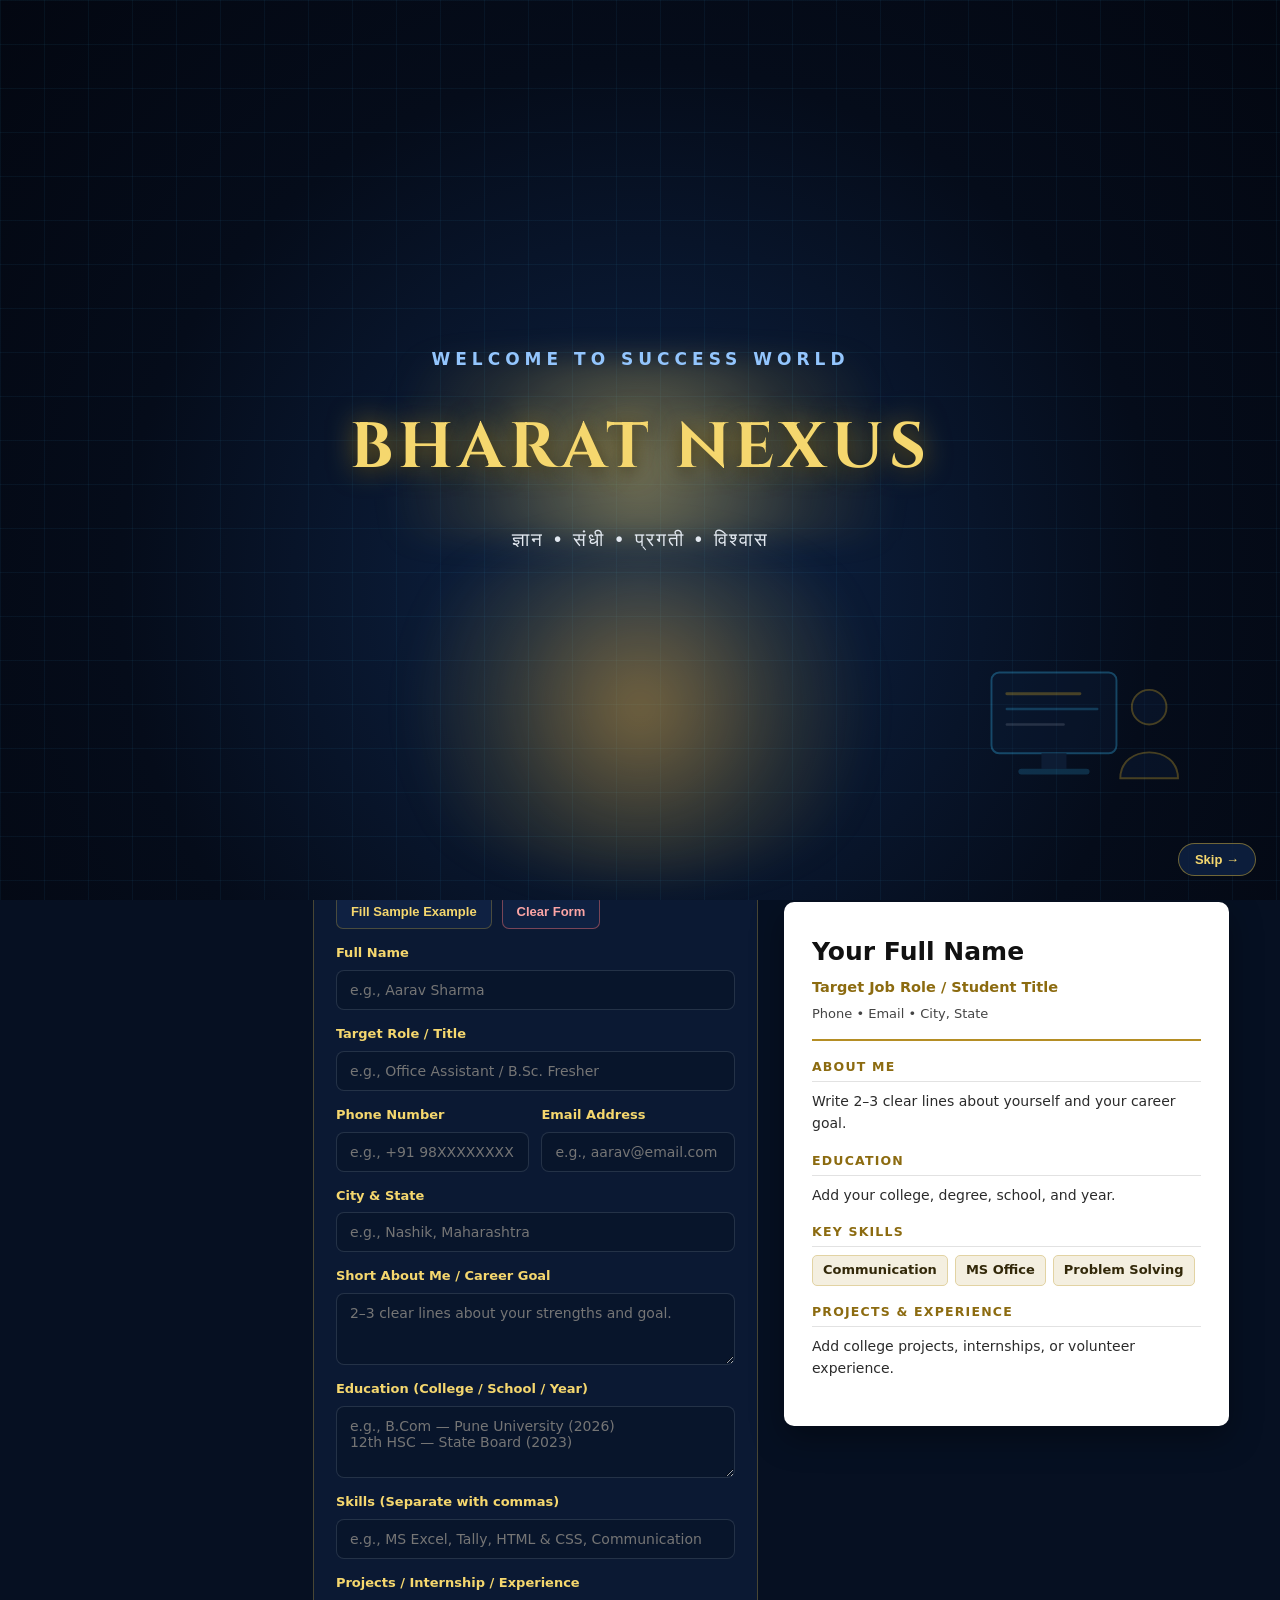
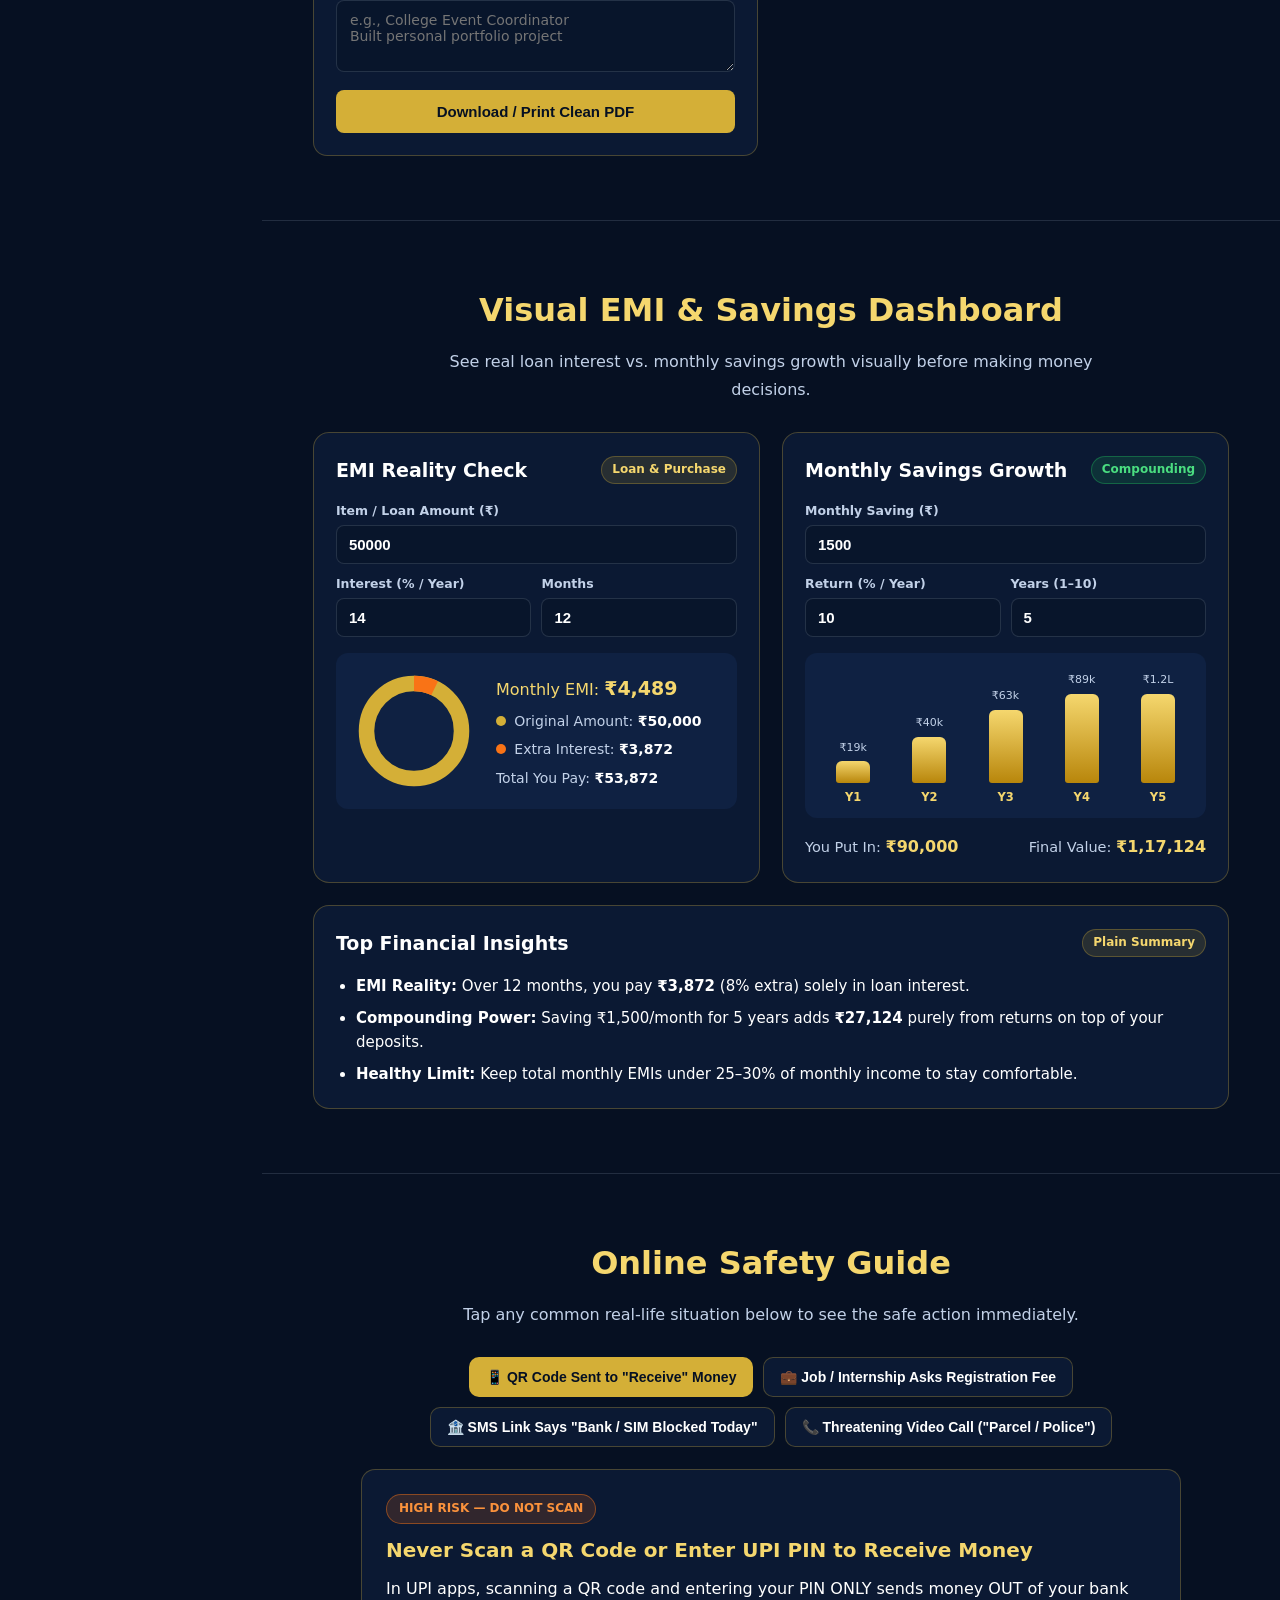
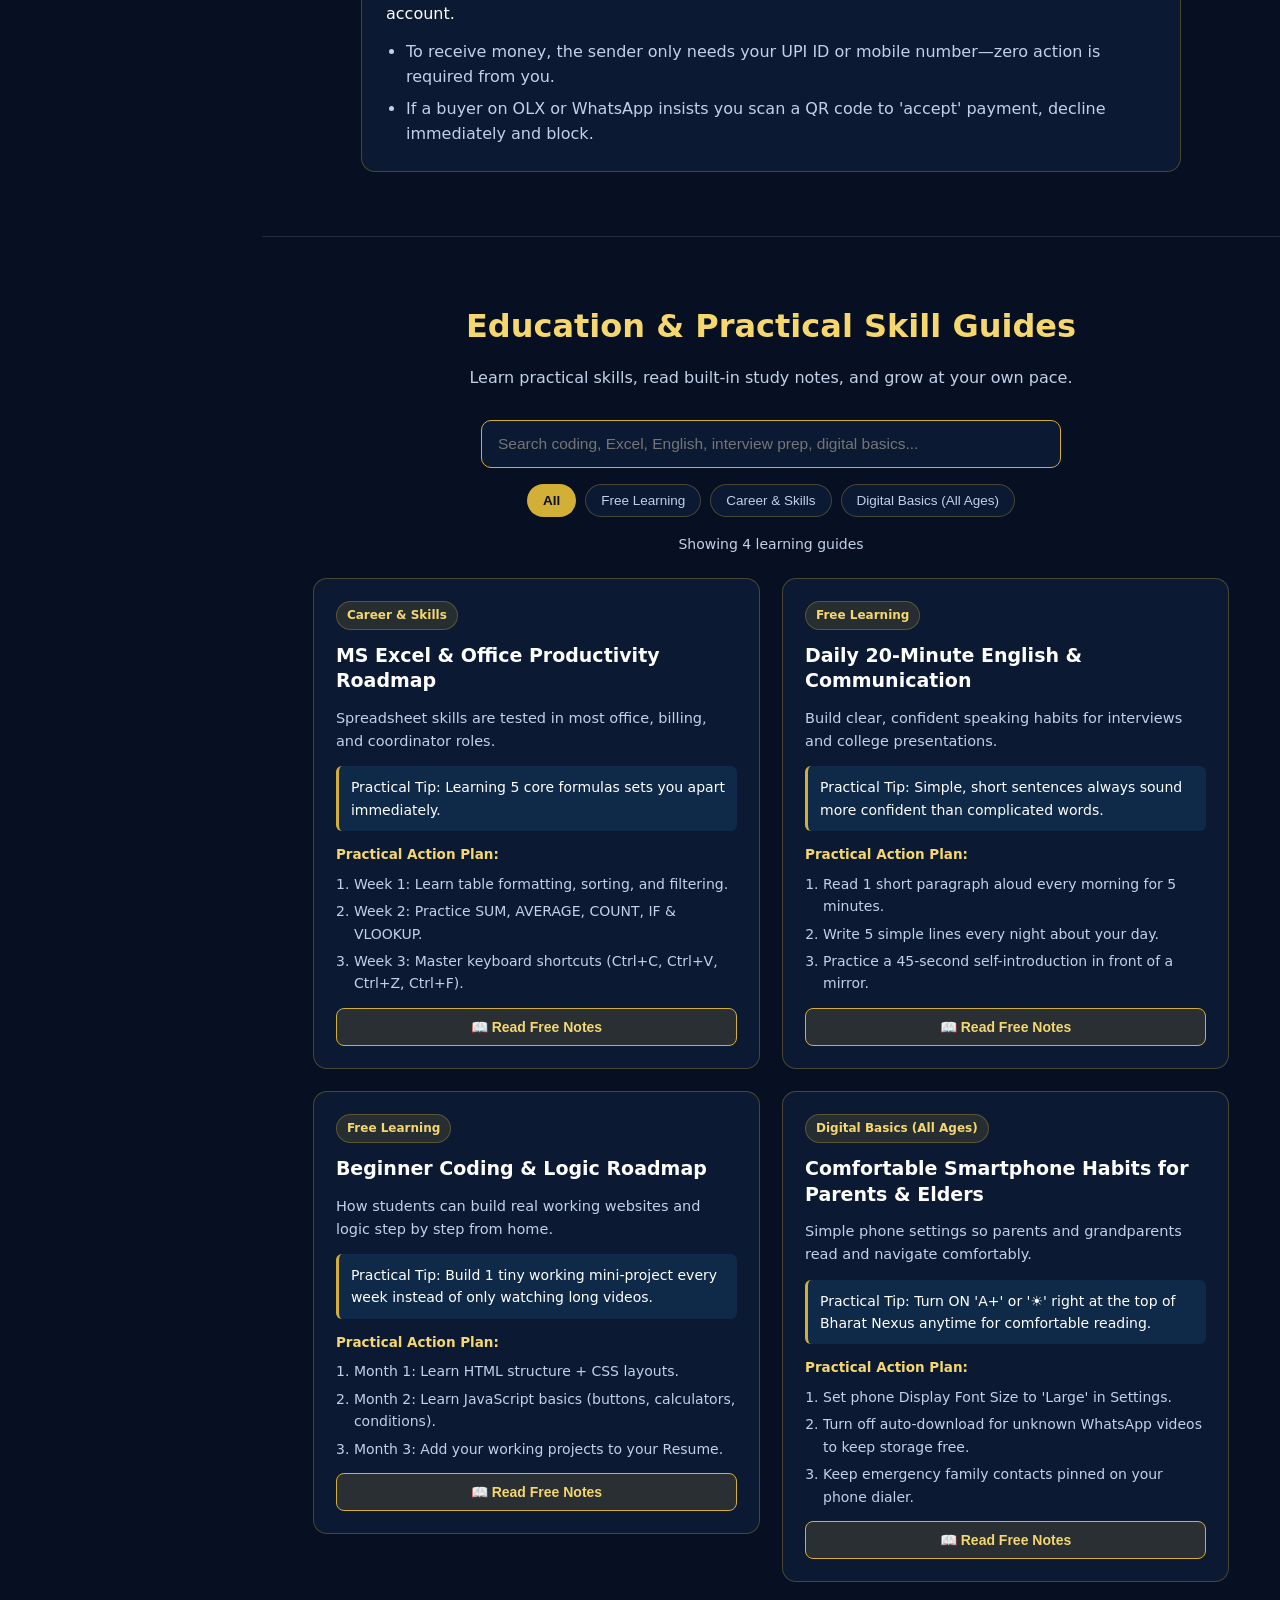
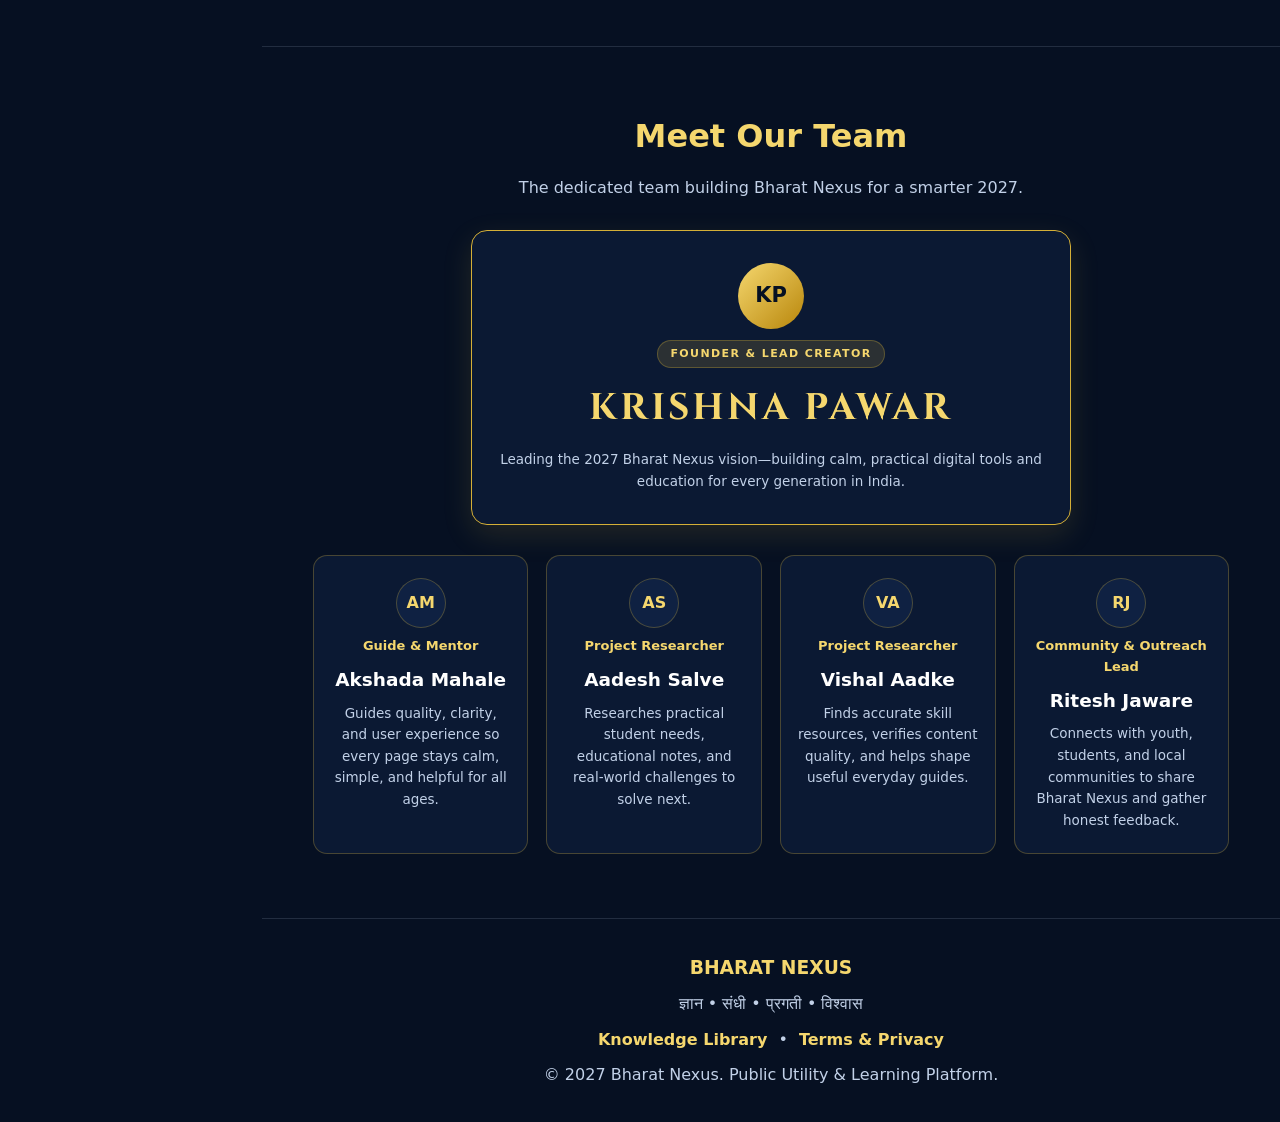
==== index.html @ bd7c06c8 "Add files via upload" ====
<!DOCTYPE html>
<html lang="en">

<head>
    <meta charset="UTF-8">
    <meta name="viewport" content="width=device-width, initial-scale=1.0">
    <title>Bharat Nexus | Smart Citizen Hub</title>
    <meta name="description"
        content="Bharat Nexus — Practical tools, financial clarity, online safety, and lifelong learning for every generation.">
    <meta property="og:title" content="Bharat Nexus | Smart Citizen Hub">
    <meta property="og:description" content="Practical digital tools, financial clarity, and educational resources for every generation.">
    <meta property="og:type" content="website">
    <link rel="icon" type="image/svg+xml"
        href="data:image/svg+xml,%3Csvg xmlns='http://www.w3.org/2000/svg' viewBox='0 0 64 64'%3E%3Crect width='64' height='64' rx='14' fill='%23071326'/%3E%3Ctext x='50%25' y='54%25' dominant-baseline='middle' text-anchor='middle' fill='%23d4af37' font-family='Georgia,serif' font-size='36' font-weight='bold'%3E7%3C/text%3E%3C/svg%3E">
    <link rel="preconnect" href="https://fonts.googleapis.com">
    <link rel="preconnect" href="https://fonts.gstatic.com" crossorigin>
    <link href="https://fonts.googleapis.com/css2?family=Cinzel:wght@600;700&display=swap" rel="stylesheet">
    <link rel="stylesheet" href="style.css">
</head>

<body>

    <!-- 3-SECOND SUNRISE WELCOME INTRO (PLAYS ONCE PER SESSION) -->
    <div id="welcome-splash" class="welcome-splash" role="dialog" aria-label="Welcome to Bharat Nexus">
        <div class="lab-grid-bg" aria-hidden="true"></div>
        <div class="sunrise-glow" aria-hidden="true"></div>

        <!-- Subtle Developer Desk Silhouette (Right Side) -->
        <svg class="lab-dev-art" viewBox="0 0 260 200" aria-hidden="true">
            <rect x="40" y="38" width="130" height="84" rx="8" fill="#0d1f3d" stroke="#38bdf8" stroke-width="2" />
            <line x1="56" y1="60" x2="132" y2="60" stroke="#d4af37" stroke-width="3" stroke-linecap="round" />
            <line x1="56" y1="76" x2="150" y2="76" stroke="#38bdf8" stroke-width="2.5" stroke-linecap="round" opacity="0.8" />
            <line x1="56" y1="92" x2="115" y2="92" stroke="#94a3b8" stroke-width="2.5" stroke-linecap="round" opacity="0.7" />
            <rect x="92" y="122" width="26" height="16" fill="#1e3a5f" />
            <rect x="68" y="138" width="74" height="6" rx="3" fill="#38bdf8" opacity="0.6" />
            <circle cx="204" cy="74" r="18" fill="#102544" stroke="#d4af37" stroke-width="2" />
            <path d="M174 148 C174 112, 234 112, 234 148 Z" fill="#102544" stroke="#d4af37" stroke-width="2" />
        </svg>

        <!-- Converging Arrows -->
        <div class="arrows-stage" aria-hidden="true">
            <span class="converge-arrow arrow-tl">➔</span>
            <span class="converge-arrow arrow-tr">➔</span>
            <span class="converge-arrow arrow-bl">➔</span>
            <span class="converge-arrow arrow-br">➔</span>
            <span class="converge-arrow arrow-top">➔</span>
            <span class="converge-arrow arrow-bot">➔</span>
        </div>

        <div class="splash-center">
            <p class="splash-top-title">WELCOME TO SUCCESS WORLD</p>
            <div class="splash-brand-wrap">
                <div class="sunrise-arc" aria-hidden="true"></div>
                <h2 class="splash-brand">BHARAT NEXUS</h2>
            </div>
            <p class="splash-motto">ज्ञान • संधी • प्रगती • विश्वास</p>
        </div>

        <button type="button" id="skip-intro-btn" class="skip-intro-btn">Skip →</button>
    </div>

    <!-- SUBTLE FAVORITE NUMBER '7' SIGNATURE WATERMARK -->
    <div class="bg-watermark-7" aria-hidden="true">
        <span>7</span>
    </div>

    <!-- MOBILE SIDEBAR BACKDROP -->
    <div id="sidebar-overlay" class="sidebar-overlay" hidden></div>

    <!-- MAIN APP SHELL (LEFT SIDEBAR + RIGHT WORKSPACE) -->
    <div class="app-shell">

        <!-- LEFT DEVELOPER SIDEBAR PANEL -->
        <aside id="sidebar" class="sidebar" aria-label="Workspace Navigation">
            <div class="sidebar-brand">
                <h2 class="logo">BHARAT <span>NEXUS</span></h2>
                <p class="sidebar-tagline">ज्ञान • संधी • प्रगती • विश्वास</p>
            </div>

            <nav class="sidebar-nav">
                <a href="#home" class="side-link active">
                    <span class="side-icon" aria-hidden="true">🏠</span>
                    <span data-i18n="navHome">Smart Citizen Hub</span>
                </a>
                <a href="#resume-builder" class="side-link">
                    <span class="side-icon" aria-hidden="true">📄</span>
                    <span data-i18n="navResume">Resume Maker</span>
                </a>
                <a href="#money-dashboard" class="side-link">
                    <span class="side-icon" aria-hidden="true">📊</span>
                    <span data-i18n="navMoney">EMI &amp; Savings</span>
                </a>
                <a href="#safety-guide" class="side-link">
                    <span class="side-icon" aria-hidden="true">🛡️</span>
                    <span data-i18n="navSafety">Online Safety</span>
                </a>
                <a href="#education" class="side-link">
                    <span class="side-icon" aria-hidden="true">🎓</span>
                    <span data-i18n="navEducation">Education &amp; Notes</span>
                </a>
                <a href="#team" class="side-link">
                    <span class="side-icon" aria-hidden="true">👥</span>
                    <span data-i18n="navTeam">Our Team</span>
                </a>

                <!-- SEPARATE LIBRARY PAGE BUTTON (WITH 1.5PX GLOWING BORDER) -->
                <a href="library.html" class="side-library-btn rotating-border-card">
                    <span class="rotating-inner">
                        <span class="side-icon" aria-hidden="true">📚</span>
                        <span data-i18n="navLibrary">Knowledge Library →</span>
                    </span>
                </a>
            </nav>

            <div class="sidebar-footer">
                <a href="terms.html" class="side-sub-link" data-i18n="navTerms">⚖️ Terms &amp; Privacy</a>
                <p class="side-year">© 2027 Bharat Nexus</p>
            </div>
        </aside>

        <!-- RIGHT MAIN WORKSPACE -->
        <div class="main-workspace">

            <!-- TOP COMFORT & LANGUAGE BAR -->
            <header class="topbar">
                <button type="button" id="menu-toggle-btn" class="menu-toggle-btn" aria-label="Open Menu" aria-expanded="false">
                    ☰ <span data-i18n="menuLabel">Menu</span>
                </button>

                <div class="topbar-controls">
                    <button type="button" id="voice-toggle-btn" class="utility-btn" aria-pressed="false" title="Bharat Voice Guide">
                        🔇 <span data-i18n="voiceOff">Voice: OFF</span>
                    </button>
                    <button type="button" id="font-size-btn" class="utility-btn" aria-pressed="false" title="Larger Reading Text">
                        A+
                    </button>
                    <button type="button" id="theme-toggle-btn" class="utility-btn" aria-pressed="false" title="Switch Light or Blue Mode">
                        ☀
                    </button>

                    <div class="lang-switcher" role="group" aria-label="Choose Language">
                        <button type="button" class="lang-btn active" data-lang="en">EN</button>
                        <button type="button" class="lang-btn" data-lang="hi">हिंदी</button>
                        <button type="button" class="lang-btn" data-lang="mr">मराठी</button>
                    </div>
                </div>
            </header>

            <!-- HERO SECTION: SMART CITIZEN HUB WITH 1.5PX MOVING BORDER -->
            <main id="home" class="hero-section">
                <p class="tagline" data-i18n="heroTagline">
                    KNOWLEDGE • OPPORTUNITY • PROGRESS • TRUST
                </p>

                <div class="hub-title-glow rotating-border-card">
                    <div class="rotating-inner hub-title-inner">
                        <h1 id="hero-title" data-i18n="heroTitle">SMART CITIZEN <span>HUB</span></h1>
                    </div>
                </div>

                <p class="intro" data-i18n="heroIntro">
                    Everyday tools, financial clarity, and practical knowledge crafted for students, families, and senior citizens.
                </p>

                <div class="hero-actions">
                    <a href="#resume-builder" class="start-button" data-i18n="heroCta">BUILD RESUME</a>
                    <a href="#money-dashboard" class="outline-hero-btn" data-i18n="heroCtaMoney">EMI &amp; SAVINGS</a>
                    <a href="library.html" class="outline-hero-btn" data-i18n="heroCtaLib">OPEN LIBRARY</a>
                </div>
            </main>

            <!-- OPTION C: RESUME & BIODATA MAKER -->
            <section id="resume-builder">
                <h2 data-i18n="resHeading">Resume &amp; Biodata Maker</h2>
                <p class="section-subtitle" data-i18n="resSub">
                    Fill in your details below to preview a clean A4 resume live and export it as a PDF.
                </p>

                <div class="resume-workspace">
                    <form id="resume-form" class="resume-form" autocomplete="off">
                        <div class="form-actions-top">
                            <button type="button" id="fill-sample-btn" class="secondary-btn" data-i18n="btnSample">
                                Fill Sample Example
                            </button>
                            <button type="button" id="clear-resume-btn" class="secondary-btn danger-outline" data-i18n="btnClear">
                                Clear Form
                            </button>
                        </div>

                        <div class="form-group">
                            <label for="res-name" data-i18n="lblName">Full Name</label>
                            <input id="res-name" type="text" placeholder="e.g., Aarav Sharma">
                        </div>

                        <div class="form-group">
                            <label for="res-role" data-i18n="lblRole">Target Role / Title</label>
                            <input id="res-role" type="text" placeholder="e.g., Office Assistant / B.Sc. Fresher">
                        </div>

                        <div class="form-row-2">
                            <div class="form-group">
                                <label for="res-phone" data-i18n="lblPhone">Phone Number</label>
                                <input id="res-phone" type="tel" placeholder="e.g., +91 98XXXXXXXX">
                            </div>

                            <div class="form-group">
                                <label for="res-email" data-i18n="lblEmail">Email Address</label>
                                <input id="res-email" type="email" placeholder="e.g., aarav@email.com">
                            </div>
                        </div>

                        <div class="form-group">
                            <label for="res-city" data-i18n="lblCity">City &amp; State</label>
                            <input id="res-city" type="text" placeholder="e.g., Nashik, Maharashtra">
                        </div>

                        <div class="form-group">
                            <label for="res-summary" data-i18n="lblSummary">Short About Me / Career Goal</label>
                            <textarea id="res-summary" rows="3"
                                placeholder="2–3 clear lines about your strengths and goal."></textarea>
                        </div>

                        <div class="form-group">
                            <label for="res-education" data-i18n="lblEducation">Education (College / School / Year)</label>
                            <textarea id="res-education" rows="3"
                                placeholder="e.g., B.Com — Pune University (2026)&#10;12th HSC — State Board (2023)"></textarea>
                        </div>

                        <div class="form-group">
                            <label for="res-skills" data-i18n="lblSkills">Skills (Separate with commas)</label>
                            <input id="res-skills" type="text" placeholder="e.g., MS Excel, Tally, HTML & CSS, Communication">
                        </div>

                        <div class="form-group">
                            <label for="res-experience" data-i18n="lblExperience">Projects / Internship / Experience</label>
                            <textarea id="res-experience" rows="3"
                                placeholder="e.g., College Event Coordinator&#10;Built personal portfolio project"></textarea>
                        </div>

                        <button type="button" id="print-resume-btn" class="print-btn" data-i18n="btnPrint">
                            Download / Print Clean PDF
                        </button>
                    </form>

                    <div class="resume-preview-wrap">
                        <div class="preview-label" data-i18n="previewLabel">Live Paper Preview (A4 Ready)</div>
                        <article id="resume-preview" class="resume-paper" aria-label="Live Resume Preview">
                            <div class="paper-header">
                                <h3 id="prev-name">Your Full Name</h3>
                                <p id="prev-role" class="paper-role">Target Job Role / Student Title</p>
                                <p id="prev-contact" class="paper-contact">Phone • Email • City, State</p>
                            </div>

                            <div class="paper-section">
                                <h4>ABOUT ME</h4>
                                <p id="prev-summary">Write 2–3 clear lines about yourself and your career goal.</p>
                            </div>

                            <div class="paper-section">
                                <h4>EDUCATION</h4>
                                <div id="prev-education" class="paper-multiline">Add your college, degree, school, and year.</div>
                            </div>

                            <div class="paper-section">
                                <h4>KEY SKILLS</h4>
                                <ul id="prev-skills" class="paper-skills">
                                    <li>Communication</li>
                                    <li>MS Office</li>
                                    <li>Problem Solving</li>
                                </ul>
                            </div>

                            <div class="paper-section">
                                <h4>PROJECTS &amp; EXPERIENCE</h4>
                                <div id="prev-experience" class="paper-multiline">Add college projects, internships, or volunteer experience.</div>
                            </div>
                        </article>
                    </div>
                </div>
            </section>

            <!-- OPTION B: VISUAL EMI & SAVINGS DASHBOARD -->
            <section id="money-dashboard">
                <h2 data-i18n="moneyHeading">Visual EMI &amp; Savings Dashboard</h2>
                <p class="section-subtitle" data-i18n="moneySub">
                    See real loan interest vs. monthly savings growth visually before making money decisions.
                </p>

                <div class="bento-dashboard">
                    <!-- WIDGET 1: EMI REALITY CHECK + LIVE DONUT CHART -->
                    <div class="bento-card">
                        <div class="bento-card-head">
                            <h3 data-i18n="emiTitle">EMI Reality Check</h3>
                            <span class="bento-tag" data-i18n="emiTag">Loan &amp; Purchase</span>
                        </div>

                        <div class="calc-inputs">
                            <div class="calc-field">
                                <label for="emi-amount" data-i18n="lblLoanAmt">Item / Loan Amount (₹)</label>
                                <input id="emi-amount" type="number" min="1000" max="10000000" step="1000" value="50000">
                            </div>
                            <div class="calc-row-2">
                                <div class="calc-field">
                                    <label for="emi-rate" data-i18n="lblRate">Interest (% / Year)</label>
                                    <input id="emi-rate" type="number" min="0" max="60" step="0.5" value="14">
                                </div>
                                <div class="calc-field">
                                    <label for="emi-months" data-i18n="lblMonths">Months</label>
                                    <input id="emi-months" type="number" min="3" max="120" step="1" value="12">
                                </div>
                            </div>
                        </div>

                        <div class="donut-area">
                            <svg class="donut-svg" viewBox="0 0 120 120" aria-label="Principal vs Interest Chart">
                                <circle class="donut-track" cx="60" cy="60" r="46"></circle>
                                <circle id="emi-interest-arc" class="donut-interest" cx="60" cy="60" r="46"></circle>
                            </svg>
                            <div class="donut-stats">
                                <p class="stat-big"><span data-i18n="lblMonthlyEmi">Monthly EMI:</span> <strong id="out-emi">₹4,489</strong></p>
                                <p><span class="dot dot-principal"></span> <span data-i18n="lblPrincipal">Original Amount:</span> <strong id="out-principal">₹50,000</strong></p>
                                <p><span class="dot dot-interest"></span> <span data-i18n="lblExtraInt">Extra Interest:</span> <strong id="out-interest">₹3,872</strong></p>
                                <p><span data-i18n="lblTotalPay">Total You Pay:</span> <strong id="out-total-pay">₹53,872</strong></p>
                            </div>
                        </div>
                    </div>

                    <!-- WIDGET 2: MONTHLY SAVINGS GROWTH + LIVE BAR CHART -->
                    <div class="bento-card">
                        <div class="bento-card-head">
                            <h3 data-i18n="savTitle">Monthly Savings Growth</h3>
                            <span class="bento-tag tag-green" data-i18n="savTag">Compounding</span>
                        </div>

                        <div class="calc-inputs">
                            <div class="calc-field">
                                <label for="sav-monthly" data-i18n="lblSavMonthly">Monthly Saving (₹)</label>
                                <input id="sav-monthly" type="number" min="100" max="500000" step="100" value="1500">
                            </div>
                            <div class="calc-row-2">
                                <div class="calc-field">
                                    <label for="sav-rate" data-i18n="lblSavRate">Return (% / Year)</label>
                                    <input id="sav-rate" type="number" min="1" max="25" step="0.5" value="10">
                                </div>
                                <div class="calc-field">
                                    <label for="sav-years" data-i18n="lblSavYears">Years (1–10)</label>
                                    <input id="sav-years" type="number" min="1" max="10" step="1" value="5">
                                </div>
                            </div>
                        </div>

                        <div id="savings-bars" class="bar-chart" aria-label="Yearly Savings Growth Bars">
                            <!-- Rendered live by script.js -->
                        </div>

                        <div class="savings-summary-row">
                            <span><span data-i18n="lblDeposited">You Put In:</span> <strong id="out-deposited">₹90,000</strong></span>
                            <span><span data-i18n="lblFinalValue">Final Value:</span> <strong id="out-final-sav">₹1,16,156</strong></span>
                        </div>
                    </div>

                    <!-- WIDGET 3: TOP INSIGHTS SUMMARY (FULL WIDTH) -->
                    <div class="bento-card bento-insights">
                        <div class="bento-card-head">
                            <h3 data-i18n="insightsTitle">Top Financial Insights</h3>
                            <span class="bento-tag" data-i18n="insightsTag">Plain Summary</span>
                        </div>
                        <ul id="money-insights-list" class="insights-list">
                            <!-- Populated live by script.js -->
                        </ul>
                    </div>
                </div>
            </section>

            <!-- OPTION A: CALM ONLINE SAFETY GUIDE -->
            <section id="safety-guide">
                <h2 data-i18n="safetyHeading">Online Safety Guide</h2>
                <p class="section-subtitle" data-i18n="safetySub">
                    Tap any common real-life situation below to see the safe action immediately.
                </p>

                <div class="safety-scenarios" role="group" aria-label="Common Online Scenarios">
                    <button type="button" class="scenario-btn active" data-scenario="qr" data-i18n="scenQr">
                        📱 QR Code Sent to "Receive" Money
                    </button>
                    <button type="button" class="scenario-btn" data-scenario="jobfee" data-i18n="scenJob">
                        💼 Job / Internship Asks Registration Fee
                    </button>
                    <button type="button" class="scenario-btn" data-scenario="kyc" data-i18n="scenKyc">
                        🏦 SMS Link Says "Bank / SIM Blocked Today"
                    </button>
                    <button type="button" class="scenario-btn" data-scenario="call" data-i18n="scenCall">
                        📞 Threatening Video Call ("Parcel / Police")
                    </button>
                </div>

                <div id="safety-result-box" class="safety-result-box" aria-live="polite">
                    <!-- Populated cleanly by script.js -->
                </div>
            </section>

            <!-- EDUCATIONAL & SKILL LEARNING SECTION -->
            <section id="education">
                <h2 data-i18n="eduHeading">Education &amp; Practical Skill Guides</h2>

                <p class="section-subtitle" data-i18n="eduSub">
                    Learn practical skills, read built-in study notes, and grow at your own pace.
                </p>

                <div class="search-box-wrap">
                    <label for="education-search" class="sr-only">Search courses, skills, study guides</label>
                    <input
                        id="education-search"
                        type="search"
                        placeholder="Search coding, Excel, English, interview prep, digital basics..."
                        autocomplete="off"
                    >
                </div>

                <div class="filter-pills" role="group" aria-label="Filter education topics">
                    <button type="button" class="filter-btn active" data-filter="all" data-i18n="filterAll">All</button>
                    <button type="button" class="filter-btn" data-filter="courses" data-i18n="filterCourses">Free Learning</button>
                    <button type="button" class="filter-btn" data-filter="career" data-i18n="filterCareer">Career &amp; Skills</button>
                    <button type="button" class="filter-btn" data-filter="digital" data-i18n="filterDigital">Digital Basics (All Ages)</button>
                </div>

                <p id="education-results-count" class="results-count" aria-live="polite"></p>

                <div id="education-list" class="opportunity-grid">
                    <!-- Populated cleanly by script.js -->
                </div>
            </section>

            <!-- MEET OUR TEAM SECTION -->
            <section id="team">
                <h2 data-i18n="teamHeading">Meet Our Team</h2>
                <p class="section-subtitle" data-i18n="teamSub">
                    The dedicated team building Bharat Nexus for a smarter 2027.
                </p>

                <!-- FOUNDER CARD: UNIQUE FONT & LARGER NAME -->
                <div class="founder-card">
                    <div class="team-avatar founder-avatar" aria-hidden="true">KP</div>
                    <span class="team-badge" data-i18n="founderBadge">FOUNDER &amp; LEAD CREATOR</span>
                    <h3 class="founder-name">KRISHNA PAWAR</h3>
                    <p class="team-bio" data-i18n="founderBio">
                        Leading the 2027 Bharat Nexus vision—building calm, practical digital tools and education for every generation in India.
                    </p>
                </div>

                <!-- CORE TEAM MEMBERS: CLEAN SIMPLE FONT -->
                <div class="team-grid">
                    <div class="team-card">
                        <div class="team-avatar" aria-hidden="true">AM</div>
                        <span class="team-role" data-i18n="member1Role">Guide &amp; Mentor</span>
                        <h4 class="member-name">Akshada Mahale</h4>
                        <p class="team-bio" data-i18n="member1Bio">
                            Guides quality, clarity, and user experience so every page stays calm, simple, and helpful for all ages.
                        </p>
                    </div>

                    <div class="team-card">
                        <div class="team-avatar" aria-hidden="true">AS</div>
                        <span class="team-role" data-i18n="member2Role">Project Researcher</span>
                        <h4 class="member-name">Aadesh Salve</h4>
                        <p class="team-bio" data-i18n="member2Bio">
                            Researches practical student needs, educational notes, and real-world challenges to solve next.
                        </p>
                    </div>

                    <div class="team-card">
                        <div class="team-avatar" aria-hidden="true">VA</div>
                        <span class="team-role" data-i18n="member3Role">Project Researcher</span>
                        <h4 class="member-name">Vishal Aadke</h4>
                        <p class="team-bio" data-i18n="member3Bio">
                            Finds accurate skill resources, verifies content quality, and helps shape useful everyday guides.
                        </p>
                    </div>

                    <div class="team-card">
                        <div class="team-avatar" aria-hidden="true">RJ</div>
                        <span class="team-role" data-i18n="member4Role">Community &amp; Outreach Lead</span>
                        <h4 class="member-name">Ritesh Jaware</h4>
                        <p class="team-bio" data-i18n="member4Bio">
                            Connects with youth, students, and local communities to share Bharat Nexus and gather honest feedback.
                        </p>
                    </div>
                </div>
            </section>

            <!-- FOOTER -->
            <footer>
                <h3>BHARAT NEXUS</h3>
                <p>ज्ञान • संधी • प्रगती • विश्वास</p>
                <p class="footer-links">
                    <a href="library.html" data-i18n="navLibraryLink">Knowledge Library</a> •
                    <a href="terms.html" data-i18n="navTermsLink">Terms &amp; Privacy</a>
                </p>
                <p class="copyright">© 2027 Bharat Nexus. Public Utility &amp; Learning Platform.</p>
            </footer>

        </div>
    </div>

    <script src="script.js"></script>
</body>
</html>
---- style.css ----
/* =================================================
   BHARAT NEXUS - SMART CITIZEN HUB STYLESHEET
   Deep Royal Blue + Gold + Comfort Light Mode
================================================= */

:root {
    --bg-main: #061022;
    --bg-surface: #0b1933;
    --bg-card: #0f2142;
    --bg-input: #08152b;
    --text-main: #ffffff;
    --text-muted: #c2d1e8;
    --gold: #d4af37;
    --gold-soft: #f5d76e;
    --border-gold: rgba(212, 175, 55, 0.3);
    --border-subtle: rgba(148, 163, 184, 0.2);
}

body.light-mode {
    --bg-main: #f3f6fb;
    --bg-surface: #ffffff;
    --bg-card: #ffffff;
    --bg-input: #f8fafc;
    --text-main: #0f172a;
    --text-muted: #475569;
    --gold: #9a7412;
    --gold-soft: #855e06;
    --border-gold: rgba(154, 116, 18, 0.35);
    --border-subtle: rgba(15, 23, 42, 0.12);
}

* {
    margin: 0;
    padding: 0;
    box-sizing: border-box;
    scroll-behavior: smooth;
}

body {
    background: var(--bg-main);
    color: var(--text-main);
    font-family: system-ui, -apple-system, Arial, sans-serif;
    line-height: 1.6;
    overflow-x: hidden;
    transition: background 0.25s ease, color 0.25s ease;
}

body.large-text {
    font-size: 18px;
}

body.large-text p,
body.large-text li,
body.large-text label,
body.large-text input,
body.large-text textarea {
    font-size: 16.5px;
}

.sr-only {
    position: absolute;
    width: 1px;
    height: 1px;
    overflow: hidden;
    clip: rect(0, 0, 0, 0);
    white-space: nowrap;
}

/* =================================================
   1. 3-SECOND SUNRISE WELCOME INTRO SPLASH
================================================= */
.welcome-splash {
    position: fixed;
    inset: 0;
    z-index: 20000;
    background: radial-gradient(circle at 50% 65%, #0e2447 0%, #050c1a 60%, #030711 100%);
    display: flex;
    align-items: center;
    justify-content: center;
    overflow: hidden;
    padding: 20px;
    transition: opacity 0.65s ease, visibility 0.65s ease;
}

.welcome-splash.splash-hide {
    opacity: 0;
    visibility: hidden;
    pointer-events: none;
}

.lab-grid-bg {
    position: absolute;
    inset: 0;
    background-image:
        linear-gradient(rgba(56, 189, 248, 0.06) 1px, transparent 1px),
        linear-gradient(90deg, rgba(56, 189, 248, 0.06) 1px, transparent 1px);
    background-size: 44px 44px;
    pointer-events: none;
}

.sunrise-glow {
    position: absolute;
    bottom: -140px;
    left: 50%;
    transform: translateX(-50%);
    width: 520px;
    height: 320px;
    border-radius: 50%;
    background: radial-gradient(circle, rgba(245, 185, 66, 0.45) 0%, rgba(212, 175, 55, 0.14) 45%, transparent 72%);
    filter: blur(18px);
    animation: sunRisePulse 2.8s ease-out forwards;
    pointer-events: none;
}

.lab-dev-art {
    position: absolute;
    right: 6%;
    bottom: 8%;
    width: clamp(160px, 24vw, 250px);
    opacity: 0.32;
    pointer-events: none;
}

.arrows-stage {
    position: absolute;
    inset: 0;
    pointer-events: none;
}

.converge-arrow {
    position: absolute;
    left: 50%;
    top: 50%;
    font-size: 24px;
    color: #38bdf8;
    text-shadow: 0 0 12px rgba(56, 189, 248, 0.7);
    opacity: 0;
}

.arrow-tl { animation: flyTL 1.5s ease-out forwards; }
.arrow-tr { animation: flyTR 1.5s ease-out forwards; }
.arrow-bl { animation: flyBL 1.5s ease-out forwards; }
.arrow-br { animation: flyBR 1.5s ease-out forwards; }
.arrow-top { animation: flyTop 1.5s ease-out forwards; }
.arrow-bot { animation: flyBot 1.5s ease-out forwards; }

@keyframes flyTL {
    0% { opacity: 0.9; transform: translate(-42vw, -38vh) rotate(45deg) scale(1.2); }
    80% { opacity: 0.95; transform: translate(-20px, -20px) rotate(405deg) scale(0.9); }
    100% { opacity: 0; transform: translate(0, 0) rotate(405deg) scale(0.4); }
}

@keyframes flyTR {
    0% { opacity: 0.9; transform: translate(42vw, -38vh) rotate(135deg) scale(1.2); }
    80% { opacity: 0.95; transform: translate(20px, -20px) rotate(495deg) scale(0.9); }
    100% { opacity: 0; transform: translate(0, 0) rotate(495deg) scale(0.4); }
}

@keyframes flyBL {
    0% { opacity: 0.9; transform: translate(-42vw, 38vh) rotate(-45deg) scale(1.2); }
    80% { opacity: 0.95; transform: translate(-20px, 20px) rotate(315deg) scale(0.9); }
    100% { opacity: 0; transform: translate(0, 0) rotate(315deg) scale(0.4); }
}

@keyframes flyBR {
    0% { opacity: 0.9; transform: translate(42vw, 38vh) rotate(-135deg) scale(1.2); }
    80% { opacity: 0.95; transform: translate(20px, 20px) rotate(225deg) scale(0.9); }
    100% { opacity: 0; transform: translate(0, 0) rotate(225deg) scale(0.4); }
}

@keyframes flyTop {
    0% { opacity: 0.9; transform: translate(-50%, -44vh) rotate(90deg); }
    80% { opacity: 0.95; transform: translate(-50%, -25px) rotate(450deg); }
    100% { opacity: 0; transform: translate(-50%, 0) rotate(450deg) scale(0.4); }
}

@keyframes flyBot {
    0% { opacity: 0.9; transform: translate(-50%, 44vh) rotate(-90deg); }
    80% { opacity: 0.95; transform: translate(-50%, 25px) rotate(270deg); }
    100% { opacity: 0; transform: translate(-50%, 0) rotate(270deg) scale(0.4); }
}

.splash-center {
    position: relative;
    z-index: 2;
    text-align: center;
    animation: splashTextIn 1.1s ease-out forwards;
}

.splash-top-title {
    color: #93c5fd;
    font-size: clamp(13px, 2vw, 17px);
    font-weight: 700;
    letter-spacing: 5px;
    margin-bottom: 14px;
}

.splash-brand-wrap {
    position: relative;
    display: inline-block;
    padding: 10px 26px;
}

.sunrise-arc {
    position: absolute;
    left: 50%;
    top: 50%;
    transform: translate(-50%, -50%);
    width: 110%;
    height: 150%;
    background: radial-gradient(circle at 50% 65%, rgba(245, 215, 110, 0.42), rgba(212, 175, 55, 0.12) 45%, transparent 70%);
    filter: blur(14px);
    z-index: -1;
    animation: sunRisePulse 2.5s ease-in-out infinite alternate;
}

.splash-brand {
    font-family: "Cinzel", Georgia, serif;
    font-size: clamp(32px, 6.5vw, 64px);
    font-weight: 700;
    letter-spacing: 5px;
    color: #f5d76e;
    text-shadow: 0 0 28px rgba(212, 175, 55, 0.65), 0 4px 18px rgba(0, 0, 0, 0.7);
}

.splash-motto {
    margin-top: 14px;
    color: #e2e8f0;
    font-size: clamp(15px, 2vw, 19px);
    letter-spacing: 2px;
}

.skip-intro-btn {
    position: absolute;
    right: 24px;
    bottom: 24px;
    z-index: 5;
    background: rgba(15, 33, 66, 0.85);
    color: #f5d76e;
    border: 1px solid rgba(212, 175, 55, 0.5);
    padding: 8px 16px;
    border-radius: 999px;
    font-size: 13px;
    font-weight: 600;
    cursor: pointer;
}

.skip-intro-btn:hover {
    background: #d4af37;
    color: #061022;
}

@keyframes sunRisePulse {
    from { opacity: 0.55; transform: translate(-50%, -42%) scale(0.92); }
    to { opacity: 1; transform: translate(-50%, -54%) scale(1.06); }
}

@keyframes splashTextIn {
    from { opacity: 0; transform: scale(0.92) translateY(12px); }
    to { opacity: 1; transform: scale(1) translateY(0); }
}

/* =================================================
   2. SUBTLE FAVORITE NUMBER '7' WATERMARK
================================================= */
.bg-watermark-7 {
    position: fixed;
    inset: 0;
    display: flex;
    align-items: center;
    justify-content: center;
    pointer-events: none;
    z-index: 0;
    user-select: none;
}

.bg-watermark-7 span {
    font-family: "Cinzel", Georgia, serif;
    font-size: clamp(230px, 34vw, 420px);
    font-weight: 700;
    color: var(--gold);
    opacity: 0.04;
    line-height: 1;
    border: 3px solid rgba(212, 175, 55, 0.05);
    border-radius: 50%;
    width: clamp(260px, 36vw, 440px);
    height: clamp(260px, 36vw, 440px);
    display: flex;
    align-items: center;
    justify-content: center;
}

/* =================================================
   3. 1.5PX CONTINUOUSLY ROTATING COLOR BORDER
================================================= */
.rotating-border-card {
    position: relative;
    display: inline-block;
    padding: 1.5px;
    border-radius: 14px;
    overflow: hidden;
    text-decoration: none;
}

.rotating-border-card::before {
    content: "";
    position: absolute;
    top: -100%;
    left: -100%;
    width: 300%;
    height: 300%;
    background: conic-gradient(
        #38bdf8,
        #22c55e,
        #facc15,
        #f97316,
        #a855f7,
        #38bdf8
    );
    animation: spinGlowBorder 4.5s linear infinite;
}

.rotating-inner {
    position: relative;
    z-index: 1;
    display: flex;
    align-items: center;
    justify-content: center;
    gap: 10px;
    background: var(--bg-surface);
    color: var(--text-main);
    border-radius: 12.5px;
}

@keyframes spinGlowBorder {
    from { transform: rotate(0deg); }
    to { transform: rotate(360deg); }
}

/* =================================================
   4. APP SHELL: LEFT SIDEBAR + WORKSPACE
================================================= */
.app-shell {
    position: relative;
    z-index: 1;
    display: flex;
    min-height: 100vh;
}

.sidebar {
    width: 262px;
    flex-shrink: 0;
    background: var(--bg-surface);
    border-right: 1px solid var(--border-subtle);
    padding: 24px 16px;
    display: flex;
    flex-direction: column;
    position: sticky;
    top: 0;
    height: 100vh;
    overflow-y: auto;
}

.sidebar-brand {
    padding-bottom: 18px;
    border-bottom: 1px solid var(--border-subtle);
    margin-bottom: 18px;
    text-align: center;
}

.logo {
    font-size: 22px;
    letter-spacing: 2px;
    color: var(--text-main);
}

.logo span {
    color: var(--gold);
}

.sidebar-tagline {
    font-size: 11px;
    color: var(--text-muted);
    margin-top: 6px;
    letter-spacing: 0.6px;
}

.sidebar-nav {
    display: flex;
    flex-direction: column;
    gap: 6px;
    flex: 1;
}

.side-link {
    display: flex;
    align-items: center;
    gap: 10px;
    padding: 11px 14px;
    border-radius: 10px;
    color: var(--text-muted);
    text-decoration: none;
    font-size: 14.5px;
    font-weight: 500;
    transition: background 0.2s ease, color 0.2s ease;
}

.side-link:hover,
.side-link.active {
    background: rgba(212, 175, 55, 0.14);
    color: var(--gold-soft);
}

.side-library-btn {
    display: block;
    margin-top: 12px;
}

.side-library-btn .rotating-inner {
    padding: 12px 14px;
    font-size: 14.5px;
    font-weight: 700;
    color: var(--gold-soft);
    justify-content: flex-start;
}

.sidebar-footer {
    margin-top: 20px;
    padding-top: 16px;
    border-top: 1px solid var(--border-subtle);
    text-align: center;
}

.side-sub-link {
    display: inline-block;
    color: var(--text-muted);
    text-decoration: none;
    font-size: 13px;
    margin-bottom: 6px;
}

.side-sub-link:hover {
    color: var(--gold-soft);
}

.side-year {
    font-size: 12px;
    color: var(--text-muted);
    opacity: 0.75;
}

.sidebar-overlay {
    position: fixed;
    inset: 0;
    background: rgba(0, 0, 0, 0.6);
    z-index: 4999;
}

.sidebar-overlay[hidden] {
    display: none;
}

/* RIGHT MAIN WORKSPACE */
.main-workspace {
    flex: 1;
    min-width: 0;
    display: flex;
    flex-direction: column;
}

/* TOP UTILITY BAR */
.topbar {
    position: sticky;
    top: 0;
    z-index: 1000;
    background: rgba(6, 16, 34, 0.9);
    backdrop-filter: blur(10px);
    border-bottom: 1px solid var(--border-subtle);
    padding: 12px 5%;
    display: flex;
    justify-content: space-between;
    align-items: center;
    gap: 12px;
    flex-wrap: wrap;
}

body.light-mode .topbar {
    background: rgba(255, 255, 255, 0.92);
}

.menu-toggle-btn {
    display: none;
    background: var(--bg-card);
    color: var(--text-main);
    border: 1px solid var(--border-gold);
    padding: 7px 14px;
    border-radius: 8px;
    font-size: 14px;
    font-weight: 600;
    cursor: pointer;
}

.topbar-controls {
    display: flex;
    align-items: center;
    gap: 8px;
    flex-wrap: wrap;
    margin-left: auto;
}

.utility-btn {
    background: var(--bg-card);
    color: var(--text-main);
    border: 1px solid var(--border-subtle);
    padding: 7px 12px;
    border-radius: 7px;
    font-size: 13px;
    font-weight: 600;
    cursor: pointer;
    transition: all 0.2s ease;
}

.utility-btn:hover,
.utility-btn.active {
    border-color: var(--gold);
    color: var(--gold-soft);
}

.lang-switcher {
    display: flex;
    gap: 5px;
}

.lang-btn {
    background: var(--bg-card);
    color: var(--text-muted);
    border: 1px solid var(--border-subtle);
    padding: 7px 11px;
    border-radius: 6px;
    font-size: 13px;
    font-weight: 600;
    cursor: pointer;
}

.lang-btn.active {
    background: var(--gold);
    color: #061022;
    border-color: var(--gold);
}

/* =================================================
   5. HERO SECTION (SMART CITIZEN HUB)
================================================= */
.hero-section {
    min-height: 70vh;
    display: flex;
    flex-direction: column;
    justify-content: center;
    align-items: center;
    text-align: center;
    padding: 55px 20px;
}

.tagline {
    color: var(--gold-soft);
    letter-spacing: 3px;
    font-size: 12px;
    font-weight: 600;
    margin-bottom: 22px;
}

.hub-title-glow {
    margin-bottom: 22px;
}

.hub-title-inner {
    padding: 18px 36px;
}

.hub-title-inner h1 {
    font-size: clamp(28px, 5vw, 52px);
    letter-spacing: 2px;
    color: var(--text-main);
    line-height: 1.2;
}

.hub-title-inner h1 span {
    color: var(--gold-soft);
}

.intro {
    color: var(--text-muted);
    font-size: 17px;
    line-height: 1.75;
    max-width: 640px;
    margin-bottom: 28px;
}

.hero-actions {
    display: flex;
    flex-wrap: wrap;
    justify-content: center;
    gap: 12px;
}

.start-button {
    display: inline-block;
    background: var(--gold);
    color: #061022;
    padding: 13px 26px;
    text-decoration: none;
    font-weight: 700;
    font-size: 14px;
    letter-spacing: 0.8px;
    border-radius: 8px;
    transition: transform 0.2s ease, background 0.2s ease;
}

.start-button:hover {
    background: #ffffff;
    transform: translateY(-2px);
}

.outline-hero-btn {
    display: inline-block;
    border: 1.5px solid var(--border-gold);
    color: var(--text-main);
    padding: 12px 22px;
    text-decoration: none;
    font-weight: 600;
    font-size: 14px;
    border-radius: 8px;
    transition: all 0.2s ease;
}

.outline-hero-btn:hover {
    border-color: var(--gold);
    color: var(--gold-soft);
}

/* SHARED SECTIONS */
section {
    padding: 64px 5%;
    text-align: center;
    border-top: 1px solid var(--border-subtle);
}

section h2 {
    color: var(--gold-soft);
    font-size: clamp(23px, 3.2vw, 32px);
    margin-bottom: 12px;
}

.section-subtitle {
    color: var(--text-muted);
    font-size: 16px;
    line-height: 1.75;
    max-width: 720px;
    margin: 0 auto 28px auto;
}

/* =================================================
   6. OPTION C: RESUME MAKER
================================================= */
.resume-workspace {
    display: grid;
    grid-template-columns: 1fr 1fr;
    gap: 26px;
    max-width: 1160px;
    margin: 0 auto;
    text-align: left;
    align-items: start;
}

.resume-form {
    background: var(--bg-surface);
    border: 1px solid var(--border-gold);
    border-radius: 14px;
    padding: 22px;
    display: flex;
    flex-direction: column;
    gap: 14px;
}

.form-actions-top {
    display: flex;
    flex-wrap: wrap;
    gap: 10px;
}

.secondary-btn {
    background: var(--bg-card);
    color: var(--gold-soft);
    border: 1px solid var(--border-gold);
    padding: 9px 14px;
    border-radius: 7px;
    font-size: 13px;
    font-weight: 600;
    cursor: pointer;
}

.secondary-btn:hover {
    background: var(--gold);
    color: #061022;
}

.danger-outline {
    color: #fca5a5;
    border-color: rgba(248, 113, 113, 0.45);
}

body.light-mode .danger-outline {
    color: #b91c1c;
}

.danger-outline:hover {
    background: #dc2626;
    color: #ffffff;
}

.form-row-2 {
    display: grid;
    grid-template-columns: 1fr 1fr;
    gap: 12px;
}

.form-group {
    display: flex;
    flex-direction: column;
    gap: 6px;
}

.form-group label {
    font-size: 13px;
    font-weight: 600;
    color: var(--gold-soft);
}

.form-group input,
.form-group textarea {
    width: 100%;
    padding: 11px 13px;
    background: var(--bg-input);
    border: 1px solid var(--border-subtle);
    border-radius: 8px;
    color: var(--text-main);
    font-family: inherit;
    font-size: 14px;
    outline: none;
    resize: vertical;
}

.form-group input:focus,
.form-group textarea:focus {
    border-color: var(--gold);
}

.print-btn {
    margin-top: 4px;
    background: var(--gold);
    color: #061022;
    border: none;
    border-radius: 8px;
    padding: 13px 18px;
    font-size: 15px;
    font-weight: 700;
    cursor: pointer;
}

.print-btn:hover {
    background: #ffffff;
}

.resume-preview-wrap {
    display: flex;
    flex-direction: column;
    gap: 10px;
}

.preview-label {
    font-size: 13px;
    font-weight: 600;
    color: var(--gold-soft);
    text-align: center;
}

.resume-paper {
    background: #ffffff;
    color: #1f1f1f;
    border-radius: 10px;
    padding: 30px 28px;
    box-shadow: 0 12px 32px rgba(0, 0, 0, 0.35);
    min-height: 520px;
}

.paper-header {
    border-bottom: 2px solid #b58e24;
    padding-bottom: 14px;
    margin-bottom: 16px;
}

.paper-header h3 {
    font-size: 25px;
    color: #111111;
    margin-bottom: 4px;
}

.paper-role {
    font-size: 14.5px;
    font-weight: 600;
    color: #8c6b10;
    margin-bottom: 5px;
}

.paper-contact {
    font-size: 13px;
    color: #444444;
}

.paper-section {
    margin-bottom: 16px;
}

.paper-section h4 {
    font-size: 12.5px;
    letter-spacing: 1.2px;
    color: #8c6b10;
    border-bottom: 1px solid #e2e2e2;
    padding-bottom: 4px;
    margin-bottom: 8px;
}

.paper-section p,
.paper-multiline {
    font-size: 14px;
    color: #2b2b2b;
    line-height: 1.6;
    white-space: pre-line;
}

.paper-skills {
    display: flex;
    flex-wrap: wrap;
    gap: 7px;
    list-style: none;
}

.paper-skills li {
    background: #f4efe0;
    color: #33290a;
    border: 1px solid #e2d3a3;
    padding: 4px 10px;
    border-radius: 5px;
    font-size: 13px;
    font-weight: 600;
}

/* =================================================
   7. OPTION B: VISUAL EMI & SAVINGS BENTO DASHBOARD
================================================= */
.bento-dashboard {
    display: grid;
    grid-template-columns: 1fr 1fr;
    gap: 22px;
    max-width: 1160px;
    margin: 0 auto;
    text-align: left;
}

.bento-card {
    background: var(--bg-surface);
    border: 1px solid var(--border-gold);
    border-radius: 16px;
    padding: 22px;
    display: flex;
    flex-direction: column;
    gap: 16px;
}

.bento-insights {
    grid-column: 1 / -1;
}

.bento-card-head {
    display: flex;
    justify-content: space-between;
    align-items: center;
    gap: 10px;
    flex-wrap: wrap;
}

.bento-card-head h3 {
    color: var(--text-main);
    font-size: 19px;
}

.bento-tag {
    background: rgba(212, 175, 55, 0.14);
    color: var(--gold-soft);
    border: 1px solid var(--border-gold);
    padding: 3px 10px;
    border-radius: 999px;
    font-size: 12px;
    font-weight: 600;
}

.tag-green {
    background: rgba(34, 197, 94, 0.14);
    color: #4ade80;
    border-color: rgba(34, 197, 94, 0.35);
}

body.light-mode .tag-green {
    color: #15803d;
}

.calc-inputs {
    display: flex;
    flex-direction: column;
    gap: 10px;
}

.calc-row-2 {
    display: grid;
    grid-template-columns: 1fr 1fr;
    gap: 10px;
}

.calc-field label {
    display: block;
    font-size: 12.5px;
    color: var(--text-muted);
    margin-bottom: 4px;
    font-weight: 600;
}

.calc-field input {
    width: 100%;
    padding: 10px 12px;
    background: var(--bg-input);
    border: 1px solid var(--border-subtle);
    border-radius: 8px;
    color: var(--text-main);
    font-size: 15px;
    font-weight: 600;
    outline: none;
}

.calc-field input:focus {
    border-color: var(--gold);
}

/* DONUT CHART */
.donut-area {
    display: flex;
    align-items: center;
    gap: 20px;
    flex-wrap: wrap;
    background: var(--bg-card);
    border-radius: 12px;
    padding: 16px;
}

.donut-svg {
    width: 124px;
    height: 124px;
    transform: rotate(-90deg);
    flex-shrink: 0;
}

.donut-track {
    fill: none;
    stroke: var(--gold);
    stroke-width: 15;
}

.donut-interest {
    fill: none;
    stroke: #f97316;
    stroke-width: 15;
    stroke-dasharray: 289;
    stroke-dashoffset: 289;
    transition: stroke-dashoffset 0.35s ease;
}

.donut-stats {
    display: flex;
    flex-direction: column;
    gap: 6px;
    font-size: 14px;
    color: var(--text-muted);
}

.donut-stats strong {
    color: var(--text-main);
}

.stat-big {
    font-size: 16px;
    color: var(--gold-soft);
}

.stat-big strong {
    color: var(--gold-soft);
    font-size: 19px;
}

.dot {
    display: inline-block;
    width: 10px;
    height: 10px;
    border-radius: 50%;
    margin-right: 4px;
}

.dot-principal { background: var(--gold); }
.dot-interest { background: #f97316; }

/* BAR CHART */
.bar-chart {
    display: flex;
    align-items: flex-end;
    justify-content: space-between;
    gap: 8px;
    height: 165px;
    background: var(--bg-card);
    border-radius: 12px;
    padding: 18px 14px 12px 14px;
}

.bar-col {
    flex: 1;
    height: 100%;
    display: flex;
    flex-direction: column;
    justify-content: flex-end;
    align-items: center;
    gap: 5px;
}

.bar-val {
    font-size: 11px;
    color: var(--text-muted);
    white-space: nowrap;
}

.bar-fill {
    width: 100%;
    max-width: 34px;
    border-radius: 6px 6px 3px 3px;
    background: linear-gradient(180deg, #f5d76e, #b8860b);
    min-height: 10px;
    transition: height 0.35s ease;
}

.bar-label {
    font-size: 11.5px;
    font-weight: 600;
    color: var(--gold-soft);
}

.savings-summary-row {
    display: flex;
    justify-content: space-between;
    flex-wrap: wrap;
    gap: 10px;
    font-size: 14.5px;
    color: var(--text-muted);
}

.savings-summary-row strong {
    color: var(--gold-soft);
    font-size: 16px;
}

.insights-list {
    padding-left: 20px;
    display: flex;
    flex-direction: column;
    gap: 8px;
    color: var(--text-main);
    font-size: 15px;
}

/* =================================================
   8. OPTION A: ONLINE SAFETY GUIDE
================================================= */
.safety-scenarios {
    display: flex;
    flex-wrap: wrap;
    justify-content: center;
    gap: 10px;
    max-width: 960px;
    margin: 0 auto 22px auto;
}

.scenario-btn {
    background: var(--bg-surface);
    color: var(--text-main);
    border: 1px solid var(--border-gold);
    padding: 11px 16px;
    border-radius: 10px;
    font-size: 14px;
    font-weight: 600;
    cursor: pointer;
    transition: all 0.2s ease;
}

.scenario-btn:hover,
.scenario-btn.active {
    background: var(--gold);
    color: #061022;
}

.safety-result-box {
    max-width: 820px;
    margin: 0 auto;
    background: var(--bg-surface);
    border: 1.5px solid var(--border-gold);
    border-radius: 14px;
    padding: 24px;
    text-align: left;
}

.safety-status-tag {
    display: inline-block;
    background: rgba(249, 115, 22, 0.16);
    color: #fb923c;
    border: 1px solid rgba(249, 115, 22, 0.45);
    padding: 4px 12px;
    border-radius: 999px;
    font-size: 12px;
    font-weight: 700;
    margin-bottom: 10px;
}

body.light-mode .safety-status-tag {
    color: #c2410c;
}

.safety-result-box h3 {
    color: var(--gold-soft);
    font-size: 20px;
    margin-bottom: 10px;
}

.safety-result-box p {
    color: var(--text-main);
    margin-bottom: 12px;
}

.safety-result-box ul {
    padding-left: 20px;
    color: var(--text-muted);
    display: flex;
    flex-direction: column;
    gap: 6px;
}

/* =================================================
   9. EDUCATION SECTION
================================================= */
.search-box-wrap {
    margin: 18px auto 16px auto;
    max-width: 580px;
}

#education-search {
    width: 100%;
    padding: 14px 16px;
    border: 1.5px solid var(--gold);
    border-radius: 10px;
    background: var(--bg-surface);
    color: var(--text-main);
    font-size: 15.5px;
    outline: none;
}

.filter-pills {
    display: flex;
    flex-wrap: wrap;
    justify-content: center;
    gap: 9px;
    margin-bottom: 16px;
}

.filter-btn {
    background: var(--bg-surface);
    color: var(--text-muted);
    border: 1px solid var(--border-gold);
    padding: 8px 15px;
    border-radius: 999px;
    font-size: 13.5px;
    cursor: pointer;
}

.filter-btn.active {
    background: var(--gold);
    color: #061022;
    font-weight: 700;
}

.results-count {
    color: var(--text-muted);
    font-size: 14px;
    margin-bottom: 22px;
}

.opportunity-grid {
    display: grid;
    grid-template-columns: repeat(auto-fit, minmax(295px, 1fr));
    gap: 22px;
    text-align: left;
    max-width: 1160px;
    margin: 0 auto;
    align-items: start;
}

.guide-card {
    background: var(--bg-surface);
    border: 1px solid var(--border-gold);
    border-radius: 14px;
    padding: 22px;
    display: flex;
    flex-direction: column;
    gap: 13px;
}

.guide-badge {
    align-self: flex-start;
    background: rgba(212, 175, 55, 0.14);
    color: var(--gold-soft);
    border: 1px solid var(--border-gold);
    padding: 4px 10px;
    border-radius: 999px;
    font-size: 12px;
    font-weight: 600;
}

.guide-card h3 {
    color: var(--text-main);
    font-size: 19px;
    line-height: 1.35;
}

.guide-summary {
    color: var(--text-muted);
    font-size: 14.5px;
}

.fee-alert {
    background: rgba(56, 189, 248, 0.1);
    border-left: 3px solid var(--gold);
    padding: 10px 12px;
    border-radius: 6px;
    font-size: 14px;
    color: var(--text-main);
}

.steps-box h4 {
    color: var(--gold-soft);
    font-size: 13.5px;
    margin-bottom: 7px;
}

.steps-list {
    padding-left: 18px;
    color: var(--text-muted);
    font-size: 14px;
    display: flex;
    flex-direction: column;
    gap: 5px;
}

.read-notes-btn {
    background: rgba(212, 175, 55, 0.15);
    color: var(--gold-soft);
    border: 1px solid var(--gold);
    border-radius: 8px;
    padding: 10px 14px;
    font-size: 14px;
    font-weight: 700;
    cursor: pointer;
}

.read-notes-btn:hover {
    background: var(--gold);
    color: #061022;
}

.card-notes-drawer {
    background: var(--bg-main);
    border: 1px solid var(--border-gold);
    border-radius: 10px;
    padding: 14px;
    font-size: 14px;
    color: var(--text-main);
}

.card-notes-drawer h5 {
    color: var(--gold-soft);
    margin-bottom: 8px;
}

.card-notes-drawer ul {
    padding-left: 18px;
    display: flex;
    flex-direction: column;
    gap: 6px;
}

.empty-state {
    grid-column: 1 / -1;
    text-align: center;
    padding: 36px;
    border: 1px dashed var(--border-gold);
    border-radius: 12px;
    color: var(--text-muted);
}

/* =================================================
   10. MEET OUR TEAM
================================================= */
.founder-card {
    max-width: 600px;
    margin: 10px auto 30px auto;
    padding: 32px 26px;
    border-radius: 16px;
    background: var(--bg-surface);
    border: 1.5px solid var(--gold);
    box-shadow: 0 10px 30px rgba(212, 175, 55, 0.14);
    display: flex;
    flex-direction: column;
    align-items: center;
    gap: 11px;
}

.team-avatar {
    width: 50px;
    height: 50px;
    border-radius: 50%;
    background: var(--bg-card);
    border: 1px solid var(--border-gold);
    color: var(--gold-soft);
    font-weight: 700;
    font-size: 16px;
    display: flex;
    align-items: center;
    justify-content: center;
}

.founder-avatar {
    width: 66px;
    height: 66px;
    font-size: 21px;
    background: linear-gradient(135deg, #f5d76e, #b8860b);
    color: #061022;
    border: none;
}

.team-badge {
    background: rgba(212, 175, 55, 0.16);
    color: var(--gold-soft);
    border: 1px solid var(--border-gold);
    padding: 4px 12px;
    border-radius: 999px;
    font-size: 11px;
    font-weight: 700;
    letter-spacing: 1.4px;
}

.founder-name {
    font-family: "Cinzel", Georgia, "Times New Roman", serif;
    font-size: clamp(27px, 4vw, 37px);
    font-weight: 700;
    letter-spacing: 3px;
    color: var(--gold-soft);
}

.team-grid {
    display: grid;
    grid-template-columns: repeat(4, 1fr);
    gap: 18px;
    max-width: 1160px;
    margin: 0 auto;
}

.team-card {
    background: var(--bg-surface);
    border: 1px solid var(--border-gold);
    border-radius: 14px;
    padding: 22px 16px;
    display: flex;
    flex-direction: column;
    align-items: center;
    gap: 8px;
}

.team-role {
    color: var(--gold-soft);
    font-size: 13px;
    font-weight: 600;
}

.member-name {
    font-family: inherit;
    font-size: 18.5px;
    font-weight: 700;
    color: var(--text-main);
}

.team-bio {
    color: var(--text-muted);
    font-size: 13.5px;
    line-height: 1.6;
}

/* FOOTER */
footer {
    padding: 34px 20px;
    text-align: center;
    color: var(--text-muted);
    border-top: 1px solid var(--border-subtle);
}

footer h3 {
    color: var(--gold-soft);
    margin-bottom: 8px;
}

.footer-links {
    margin: 10px 0;
}

.footer-links a {
    color: var(--gold-soft);
    text-decoration: none;
    margin: 0 6px;
    font-weight: 600;
}

.footer-links a:hover {
    text-decoration: underline;
}

/* FLOATING BHARAT ASSISTANT */
.chat-button {
    position: fixed;
    right: 20px;
    bottom: 20px;
    width: 56px;
    height: 56px;
    border: none;
    border-radius: 50%;
    background: linear-gradient(135deg, #f5d76e, #b8860b);
    color: #061022;
    font-size: 24px;
    font-weight: bold;
    cursor: pointer;
    z-index: 9000;
    box-shadow: 0 0 20px rgba(212, 175, 55, 0.45);
}

.chat-box {
    position: fixed;
    right: 20px;
    bottom: 88px;
    width: 315px;
    max-width: calc(100vw - 32px);
    background: var(--bg-surface);
    border: 1.5px solid var(--gold);
    border-radius: 14px;
    padding: 18px;
    z-index: 8999;
    display: none;
    box-shadow: 0 12px 35px rgba(0, 0, 0, 0.55);
}

.chat-box.chat-open {
    display: block;
}

.chat-heading {
    color: var(--gold-soft);
    font-size: 16px;
    font-weight: 700;
    padding-bottom: 10px;
    border-bottom: 1px solid var(--border-subtle);
    margin-bottom: 10px;
}

.chat-content p {
    color: var(--text-main);
    font-size: 14px;
    margin-bottom: 10px;
}

.chat-quick-actions {
    display: flex;
    flex-direction: column;
    gap: 8px;
}

.chat-quick-btn {
    background: var(--bg-card);
    color: var(--gold-soft);
    border: 1px solid var(--border-gold);
    border-radius: 8px;
    padding: 9px 12px;
    text-align: left;
    font-size: 13px;
    cursor: pointer;
}

.chat-quick-btn:hover {
    background: var(--gold);
    color: #061022;
}

/* =================================================
   11. RESPONSIVE (MOBILE SIDEBAR DRAWER & GRIDS)
================================================= */
@media (max-width: 1100px) {
    .team-grid {
        grid-template-columns: repeat(2, 1fr);
    }
}

@media (max-width: 940px) {
    .menu-toggle-btn {
        display: inline-flex;
        align-items: center;
        gap: 6px;
    }

    .sidebar {
        position: fixed;
        left: 0;
        top: 0;
        z-index: 5000;
        transform: translateX(-100%);
        transition: transform 0.25s ease;
    }

    .sidebar.open {
        transform: translateX(0);
    }

    .resume-workspace,
    .bento-dashboard {
        grid-template-columns: 1fr;
    }
}

@media (max-width: 600px) {
    .form-row-2,
    .calc-row-2,
    .team-grid {
        grid-template-columns: 1fr;
    }

    section {
        padding: 46px 16px;
    }
}

/* =================================================
   12. BULLETPROOF PRINT: PRINTS ONLY 1-PAGE RESUME
================================================= */
@media print {
    #welcome-splash,
    .bg-watermark-7,
    .sidebar-overlay,
    .sidebar,
    .topbar,
    #home,
    #money-dashboard,
    #safety-guide,
    #education,
    #team,
    footer,
    .resume-form,
    .preview-label,
    #resume-builder > h2,
    #resume-builder > .section-subtitle,
    .chat-button,
    .chat-box {
        display: none !important;
    }

    body,
    .app-shell,
    .main-workspace,
    #resume-builder,
    .resume-workspace,
    .resume-preview-wrap {
        display: block !important;
        background: #ffffff !important;
        color: #000000 !important;
        margin: 0 !important;
        padding: 0 !important;
        border: none !important;
        width: 100% !important;
    }

    .resume-paper {
        box-shadow: none !important;
        padding: 0 !important;
        min-height: auto !important;
    }
}
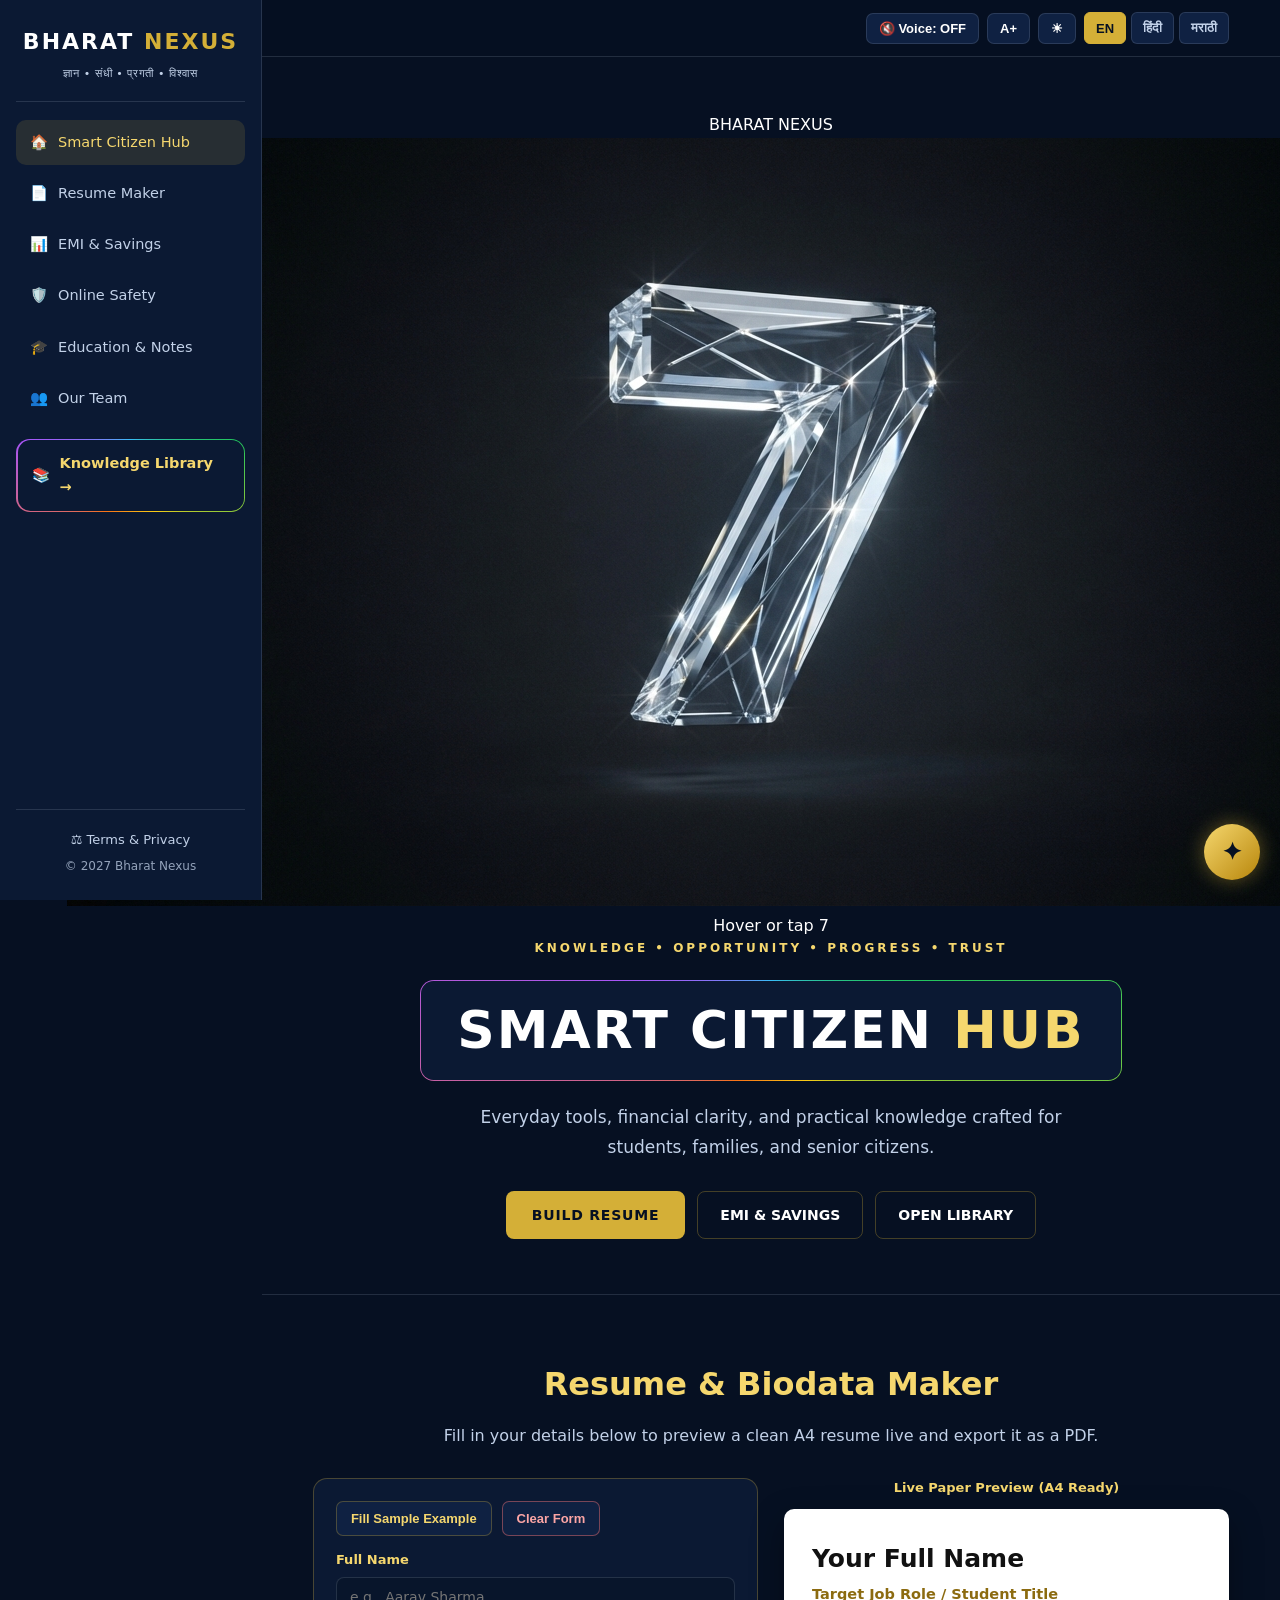
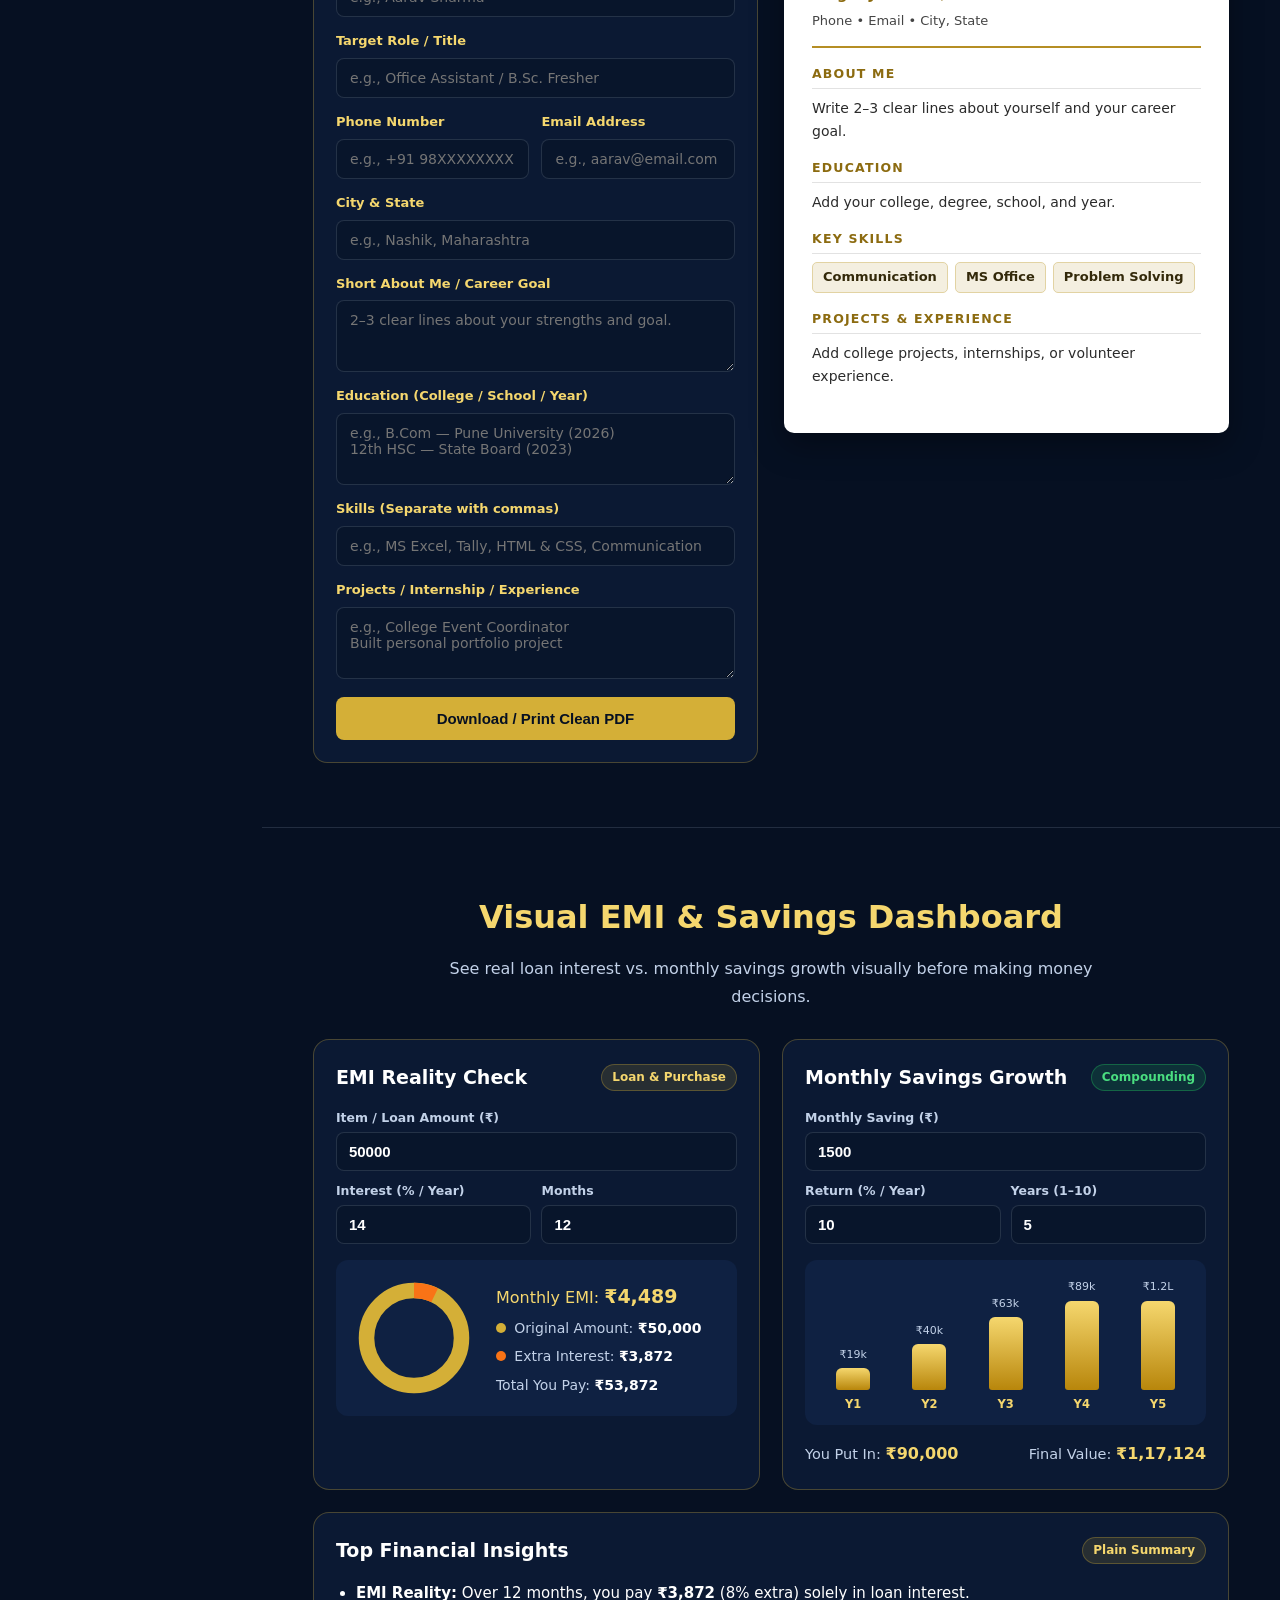
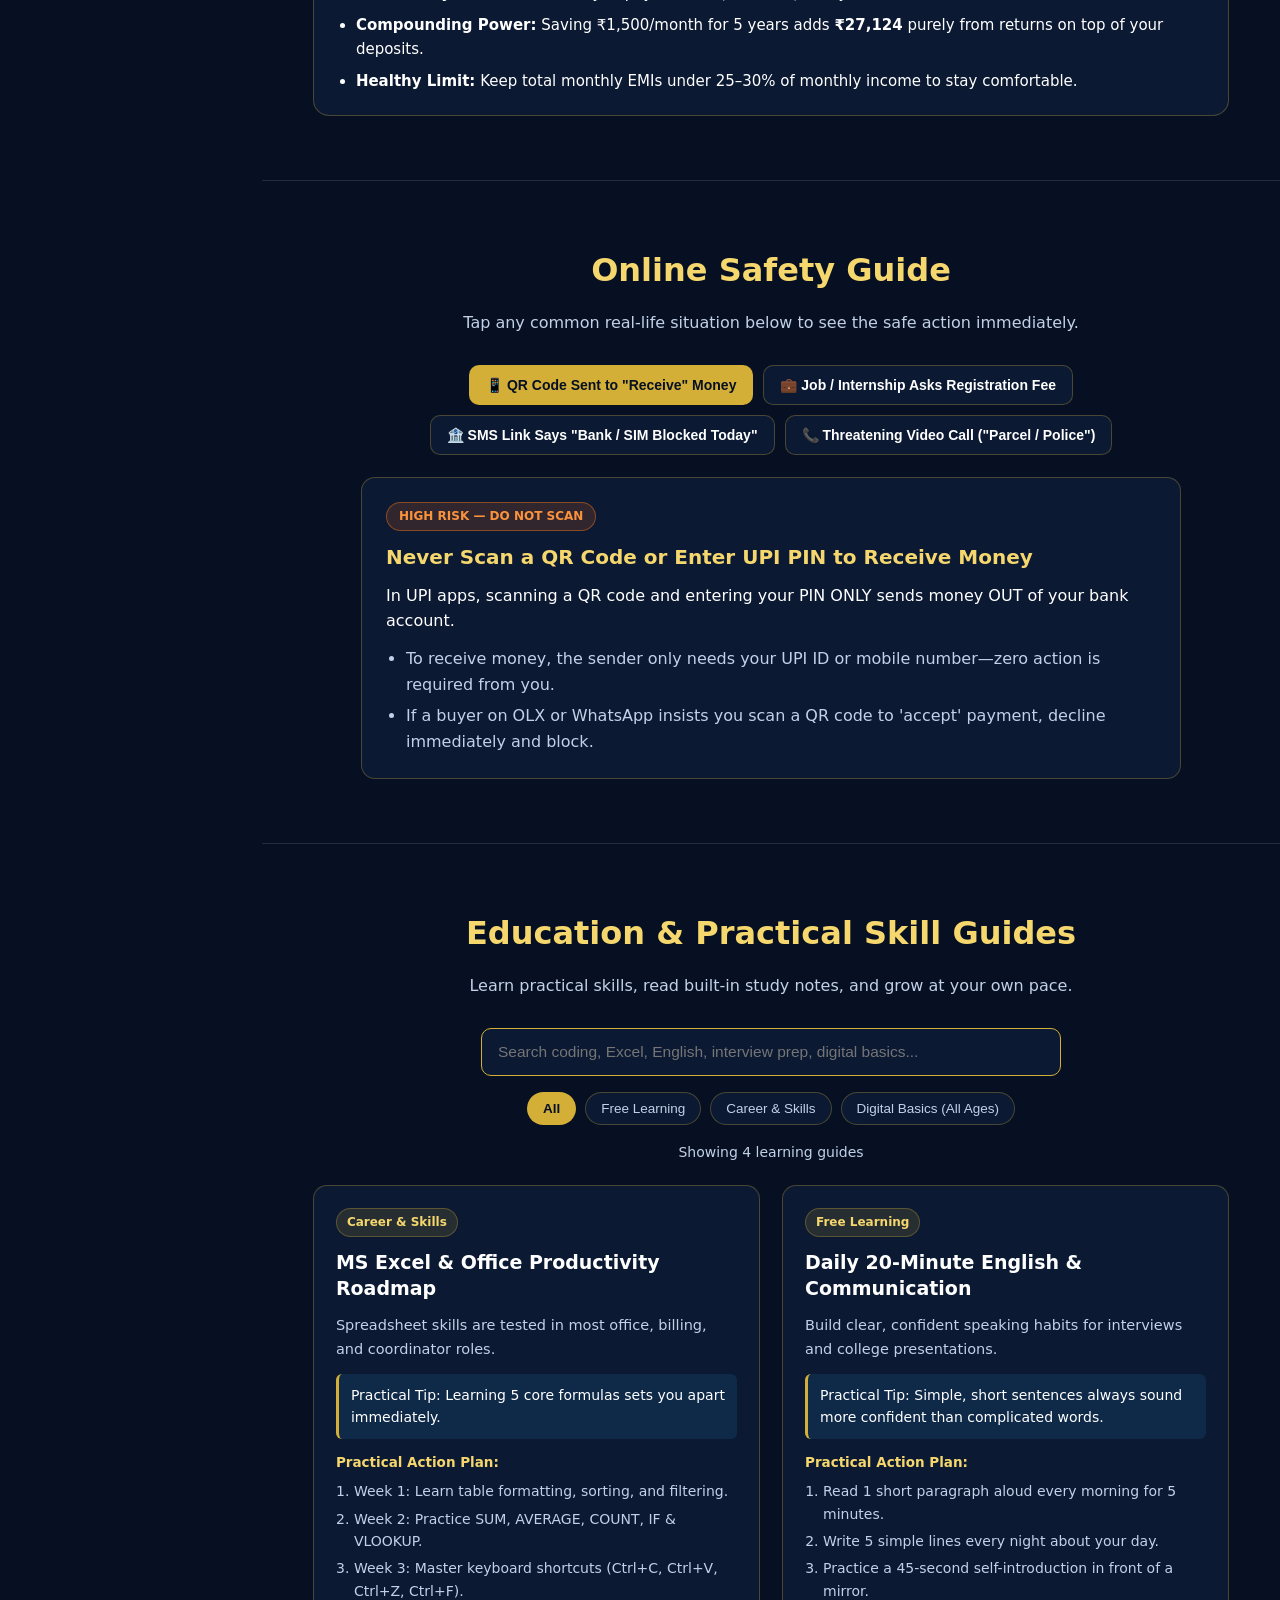
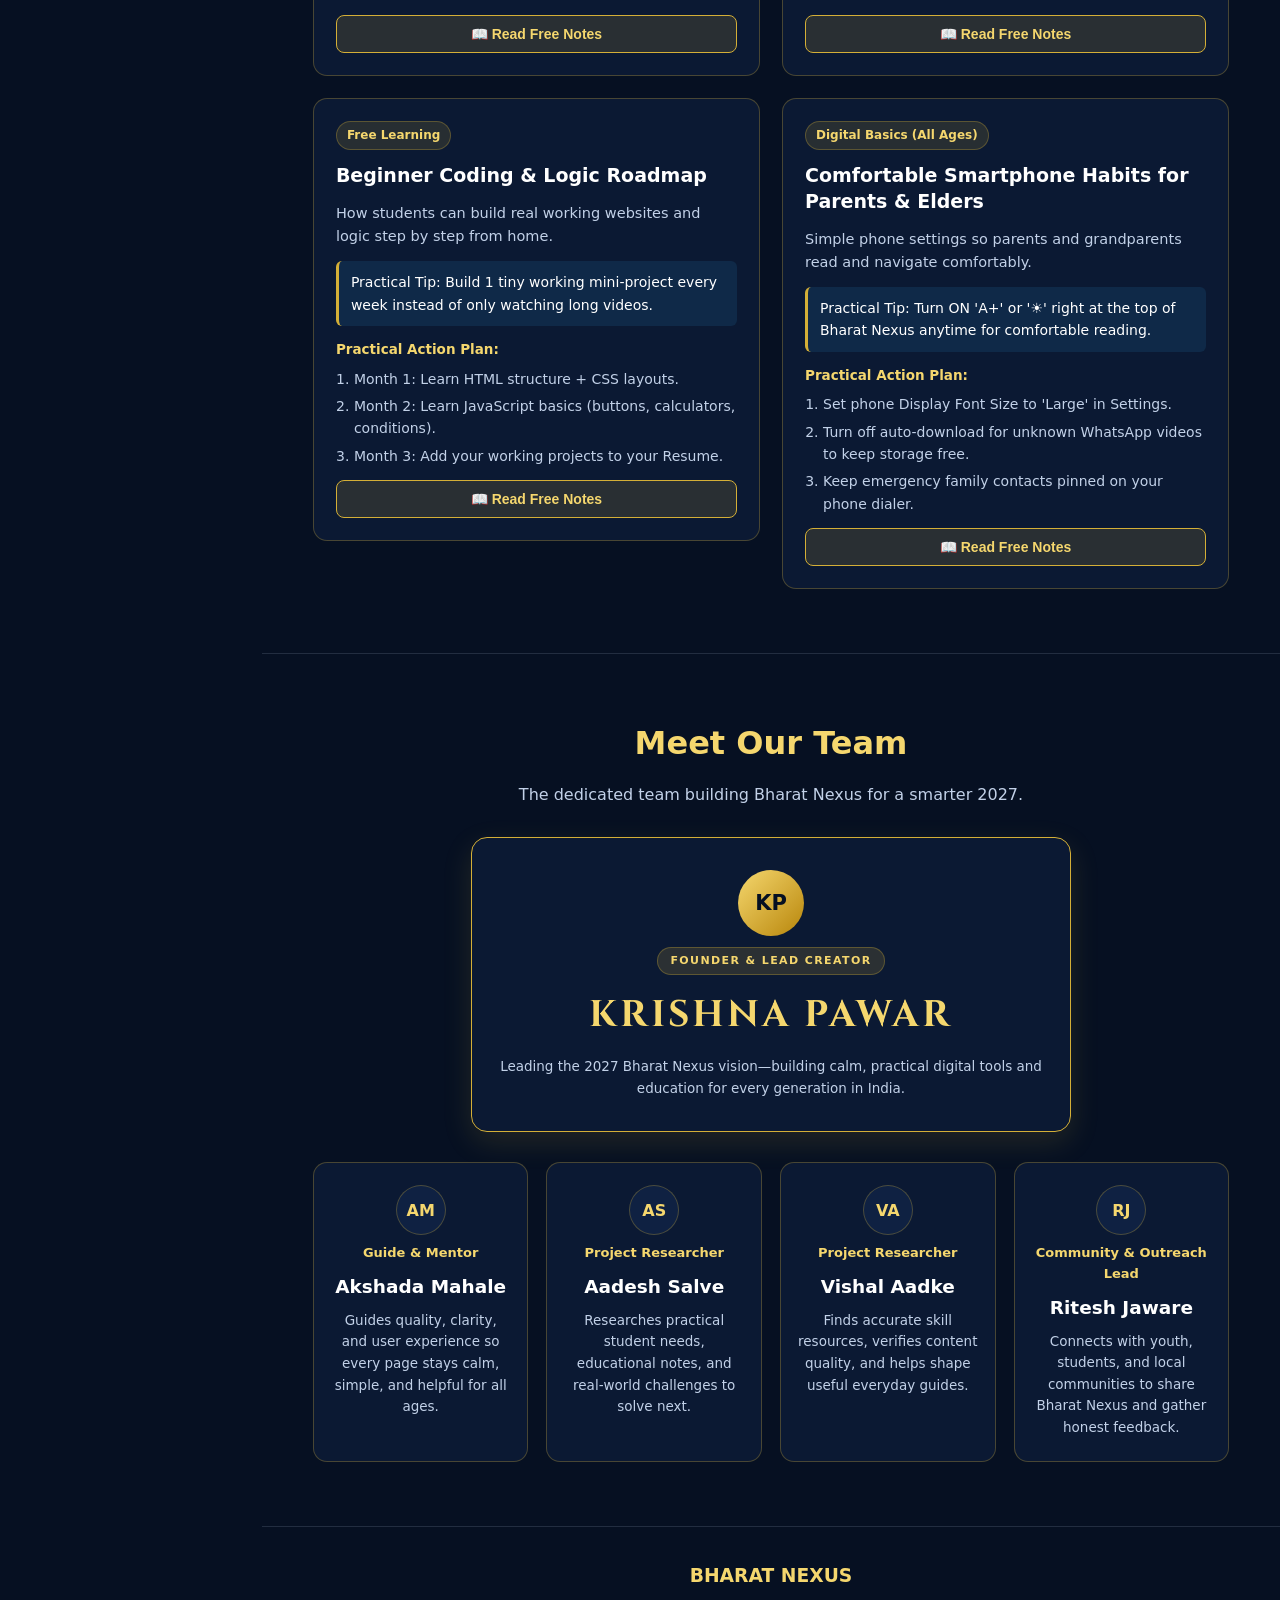
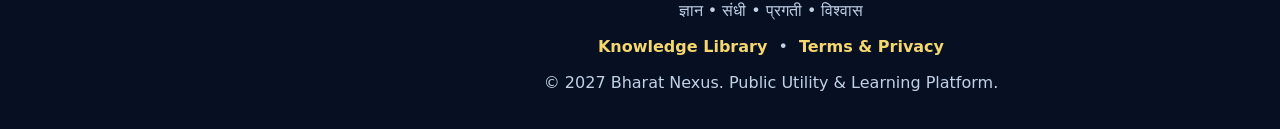
==== commit ed42681c: "Update print statement from 'Hello' to 'Goodbye'" ====
--- a/index.html
+++ b/index.html
@@ -20,57 +20,14 @@
 
 <body>
 
-    <!-- 3-SECOND SUNRISE WELCOME INTRO (PLAYS ONCE PER SESSION) -->
-    <div id="welcome-splash" class="welcome-splash" role="dialog" aria-label="Welcome to Bharat Nexus">
-        <div class="lab-grid-bg" aria-hidden="true"></div>
-        <div class="sunrise-glow" aria-hidden="true"></div>
-
-        <!-- Subtle Developer Desk Silhouette (Right Side) -->
-        <svg class="lab-dev-art" viewBox="0 0 260 200" aria-hidden="true">
-            <rect x="40" y="38" width="130" height="84" rx="8" fill="#0d1f3d" stroke="#38bdf8" stroke-width="2" />
-            <line x1="56" y1="60" x2="132" y2="60" stroke="#d4af37" stroke-width="3" stroke-linecap="round" />
-            <line x1="56" y1="76" x2="150" y2="76" stroke="#38bdf8" stroke-width="2.5" stroke-linecap="round" opacity="0.8" />
-            <line x1="56" y1="92" x2="115" y2="92" stroke="#94a3b8" stroke-width="2.5" stroke-linecap="round" opacity="0.7" />
-            <rect x="92" y="122" width="26" height="16" fill="#1e3a5f" />
-            <rect x="68" y="138" width="74" height="6" rx="3" fill="#38bdf8" opacity="0.6" />
-            <circle cx="204" cy="74" r="18" fill="#102544" stroke="#d4af37" stroke-width="2" />
-            <path d="M174 148 C174 112, 234 112, 234 148 Z" fill="#102544" stroke="#d4af37" stroke-width="2" />
-        </svg>
-
-        <!-- Converging Arrows -->
-        <div class="arrows-stage" aria-hidden="true">
-            <span class="converge-arrow arrow-tl">➔</span>
-            <span class="converge-arrow arrow-tr">➔</span>
-            <span class="converge-arrow arrow-bl">➔</span>
-            <span class="converge-arrow arrow-br">➔</span>
-            <span class="converge-arrow arrow-top">➔</span>
-            <span class="converge-arrow arrow-bot">➔</span>
-        </div>
-
-        <div class="splash-center">
-            <p class="splash-top-title">WELCOME TO SUCCESS WORLD</p>
-            <div class="splash-brand-wrap">
-                <div class="sunrise-arc" aria-hidden="true"></div>
-                <h2 class="splash-brand">BHARAT NEXUS</h2>
-            </div>
-            <p class="splash-motto">ज्ञान • संधी • प्रगती • विश्वास</p>
-        </div>
-
-        <button type="button" id="skip-intro-btn" class="skip-intro-btn">Skip →</button>
-    </div>
-
-    <!-- SUBTLE FAVORITE NUMBER '7' SIGNATURE WATERMARK -->
     <div class="bg-watermark-7" aria-hidden="true">
         <span>7</span>
     </div>
 
-    <!-- MOBILE SIDEBAR BACKDROP -->
     <div id="sidebar-overlay" class="sidebar-overlay" hidden></div>
 
-    <!-- MAIN APP SHELL (LEFT SIDEBAR + RIGHT WORKSPACE) -->
     <div class="app-shell">
 
-        <!-- LEFT DEVELOPER SIDEBAR PANEL -->
         <aside id="sidebar" class="sidebar" aria-label="Workspace Navigation">
             <div class="sidebar-brand">
                 <h2 class="logo">BHARAT <span>NEXUS</span></h2>
@@ -103,7 +60,6 @@
                     <span data-i18n="navTeam">Our Team</span>
                 </a>
 
-                <!-- SEPARATE LIBRARY PAGE BUTTON (WITH 1.5PX GLOWING BORDER) -->
                 <a href="library.html" class="side-library-btn rotating-border-card">
                     <span class="rotating-inner">
                         <span class="side-icon" aria-hidden="true">📚</span>
@@ -118,10 +74,8 @@
             </div>
         </aside>
 
-        <!-- RIGHT MAIN WORKSPACE -->
         <div class="main-workspace">
 
-            <!-- TOP COMFORT & LANGUAGE BAR -->
             <header class="topbar">
                 <button type="button" id="menu-toggle-btn" class="menu-toggle-btn" aria-label="Open Menu" aria-expanded="false">
                     ☰ <span data-i18n="menuLabel">Menu</span>
@@ -146,8 +100,14 @@
                 </div>
             </header>
 
-            <!-- HERO SECTION: SMART CITIZEN HUB WITH 1.5PX MOVING BORDER -->
             <main id="home" class="hero-section">
+                <div id="crystal-stage" class="crystal-stage" tabindex="0" role="button" aria-pressed="false" aria-label="Touch or hover 7 to reveal Bharat Nexus">
+                    <div class="crystal-aura" aria-hidden="true"></div>
+                    <div class="crystal-reveal-brand" aria-hidden="true">BHARAT <span>NEXUS</span></div>
+                    <img src="image_55665a78.jpg" alt="Bharat Nexus Crystal 7 Emblem" class="crystal-7-img">
+                </div>
+                <p class="crystal-hint" data-i18n="crystalHint">Hover or tap 7</p>
+
                 <p class="tagline" data-i18n="heroTagline">
                     KNOWLEDGE • OPPORTUNITY • PROGRESS • TRUST
                 </p>
@@ -169,7 +129,6 @@
                 </div>
             </main>
 
-            <!-- OPTION C: RESUME & BIODATA MAKER -->
             <section id="resume-builder">
                 <h2 data-i18n="resHeading">Resume &amp; Biodata Maker</h2>
                 <p class="section-subtitle" data-i18n="resSub">
@@ -279,7 +238,6 @@
                 </div>
             </section>
 
-            <!-- OPTION B: VISUAL EMI & SAVINGS DASHBOARD -->
             <section id="money-dashboard">
                 <h2 data-i18n="moneyHeading">Visual EMI &amp; Savings Dashboard</h2>
                 <p class="section-subtitle" data-i18n="moneySub">
@@ -287,7 +245,6 @@
                 </p>
 
                 <div class="bento-dashboard">
-                    <!-- WIDGET 1: EMI REALITY CHECK + LIVE DONUT CHART -->
                     <div class="bento-card">
                         <div class="bento-card-head">
                             <h3 data-i18n="emiTitle">EMI Reality Check</h3>
@@ -325,7 +282,6 @@
                         </div>
                     </div>
 
-                    <!-- WIDGET 2: MONTHLY SAVINGS GROWTH + LIVE BAR CHART -->
                     <div class="bento-card">
                         <div class="bento-card-head">
                             <h3 data-i18n="savTitle">Monthly Savings Growth</h3>
@@ -350,7 +306,6 @@
                         </div>
 
                         <div id="savings-bars" class="bar-chart" aria-label="Yearly Savings Growth Bars">
-                            <!-- Rendered live by script.js -->
                         </div>
 
                         <div class="savings-summary-row">
@@ -359,20 +314,17 @@
                         </div>
                     </div>
 
-                    <!-- WIDGET 3: TOP INSIGHTS SUMMARY (FULL WIDTH) -->
                     <div class="bento-card bento-insights">
                         <div class="bento-card-head">
                             <h3 data-i18n="insightsTitle">Top Financial Insights</h3>
                             <span class="bento-tag" data-i18n="insightsTag">Plain Summary</span>
                         </div>
                         <ul id="money-insights-list" class="insights-list">
-                            <!-- Populated live by script.js -->
                         </ul>
                     </div>
                 </div>
             </section>
 
-            <!-- OPTION A: CALM ONLINE SAFETY GUIDE -->
             <section id="safety-guide">
                 <h2 data-i18n="safetyHeading">Online Safety Guide</h2>
                 <p class="section-subtitle" data-i18n="safetySub">
@@ -395,11 +347,9 @@
                 </div>
 
                 <div id="safety-result-box" class="safety-result-box" aria-live="polite">
-                    <!-- Populated cleanly by script.js -->
                 </div>
             </section>
 
-            <!-- EDUCATIONAL & SKILL LEARNING SECTION -->
             <section id="education">
                 <h2 data-i18n="eduHeading">Education &amp; Practical Skill Guides</h2>
 
@@ -427,18 +377,15 @@
                 <p id="education-results-count" class="results-count" aria-live="polite"></p>
 
                 <div id="education-list" class="opportunity-grid">
-                    <!-- Populated cleanly by script.js -->
                 </div>
             </section>
 
-            <!-- MEET OUR TEAM SECTION -->
             <section id="team">
                 <h2 data-i18n="teamHeading">Meet Our Team</h2>
                 <p class="section-subtitle" data-i18n="teamSub">
                     The dedicated team building Bharat Nexus for a smarter 2027.
                 </p>
 
-                <!-- FOUNDER CARD: UNIQUE FONT & LARGER NAME -->
                 <div class="founder-card">
                     <div class="team-avatar founder-avatar" aria-hidden="true">KP</div>
                     <span class="team-badge" data-i18n="founderBadge">FOUNDER &amp; LEAD CREATOR</span>
@@ -448,7 +395,6 @@
                     </p>
                 </div>
 
-                <!-- CORE TEAM MEMBERS: CLEAN SIMPLE FONT -->
                 <div class="team-grid">
                     <div class="team-card">
                         <div class="team-avatar" aria-hidden="true">AM</div>
@@ -488,7 +434,6 @@
                 </div>
             </section>
 
-            <!-- FOOTER -->
             <footer>
                 <h3>BHARAT NEXUS</h3>
                 <p>ज्ञान • संधी • प्रगती • विश्वास</p>
@@ -504,4 +449,4 @@
 
     <script src="script.js"></script>
 </body>
-</html>+</html>
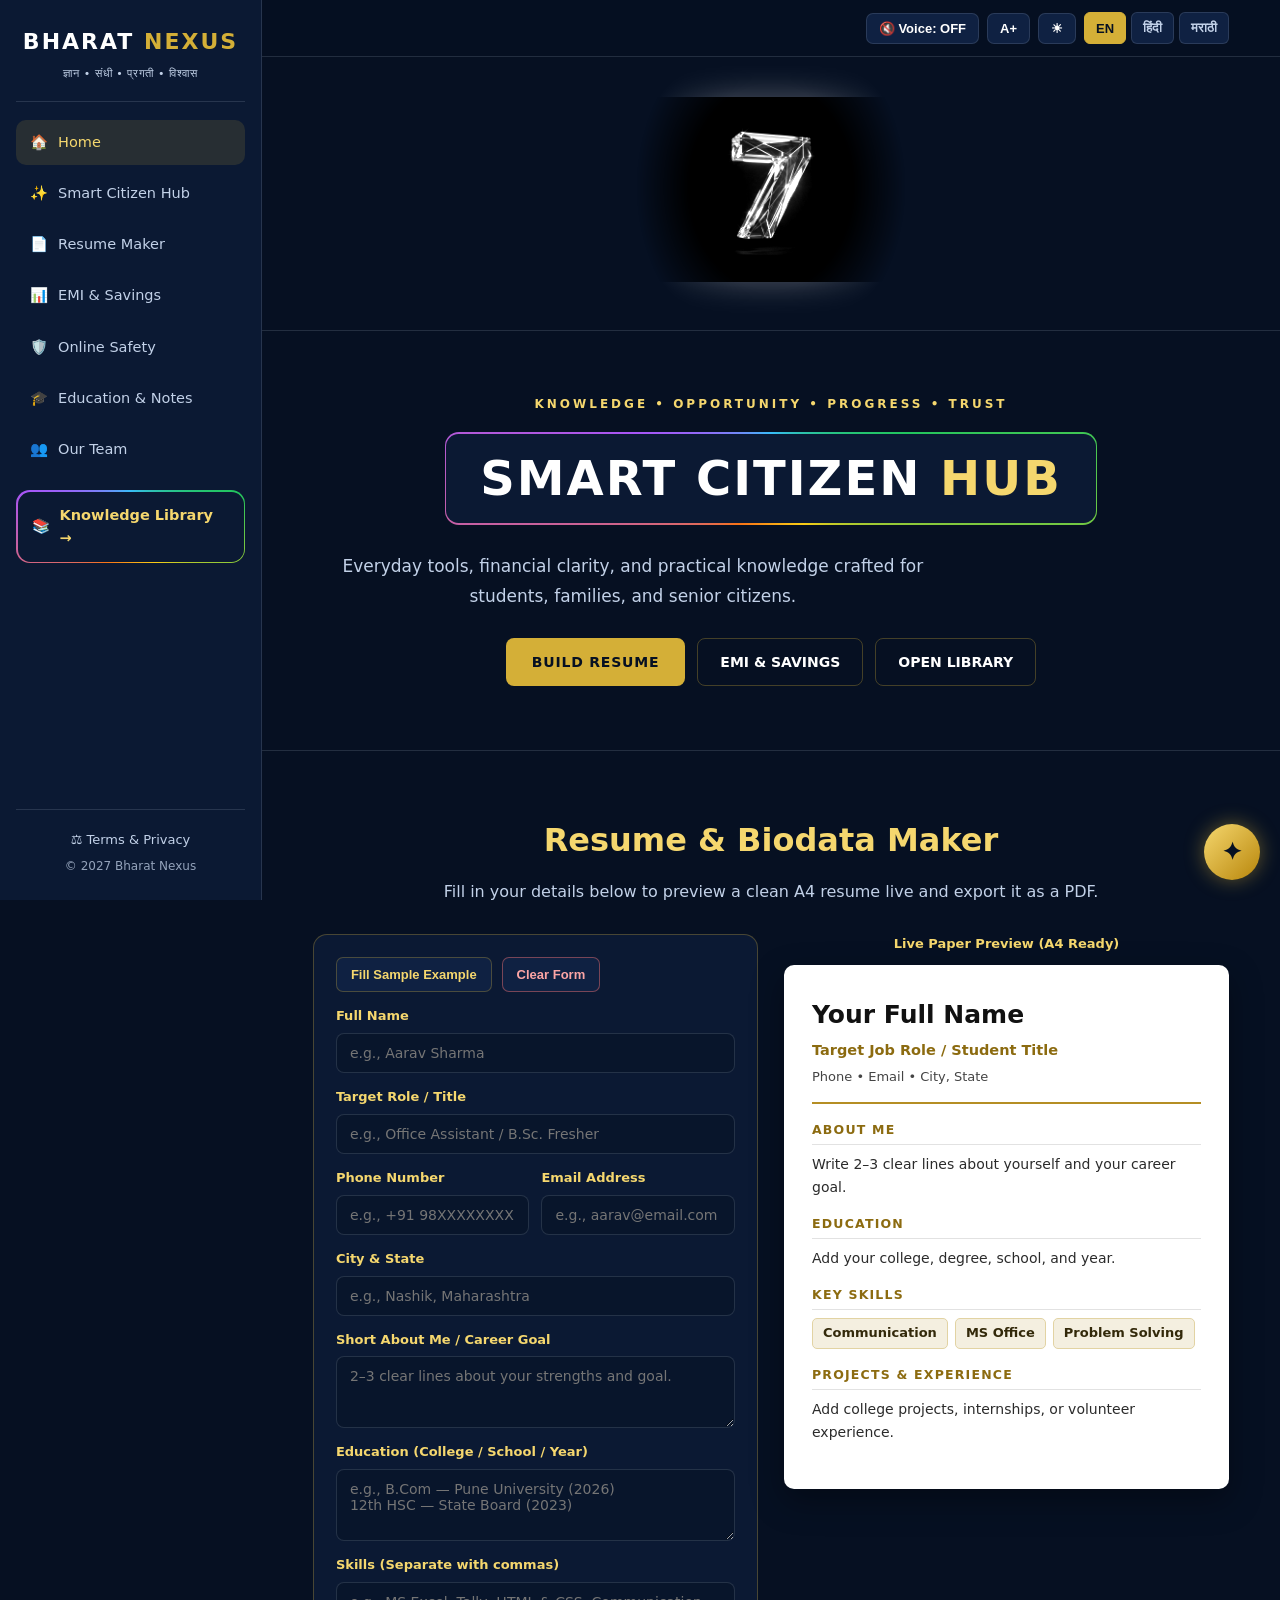
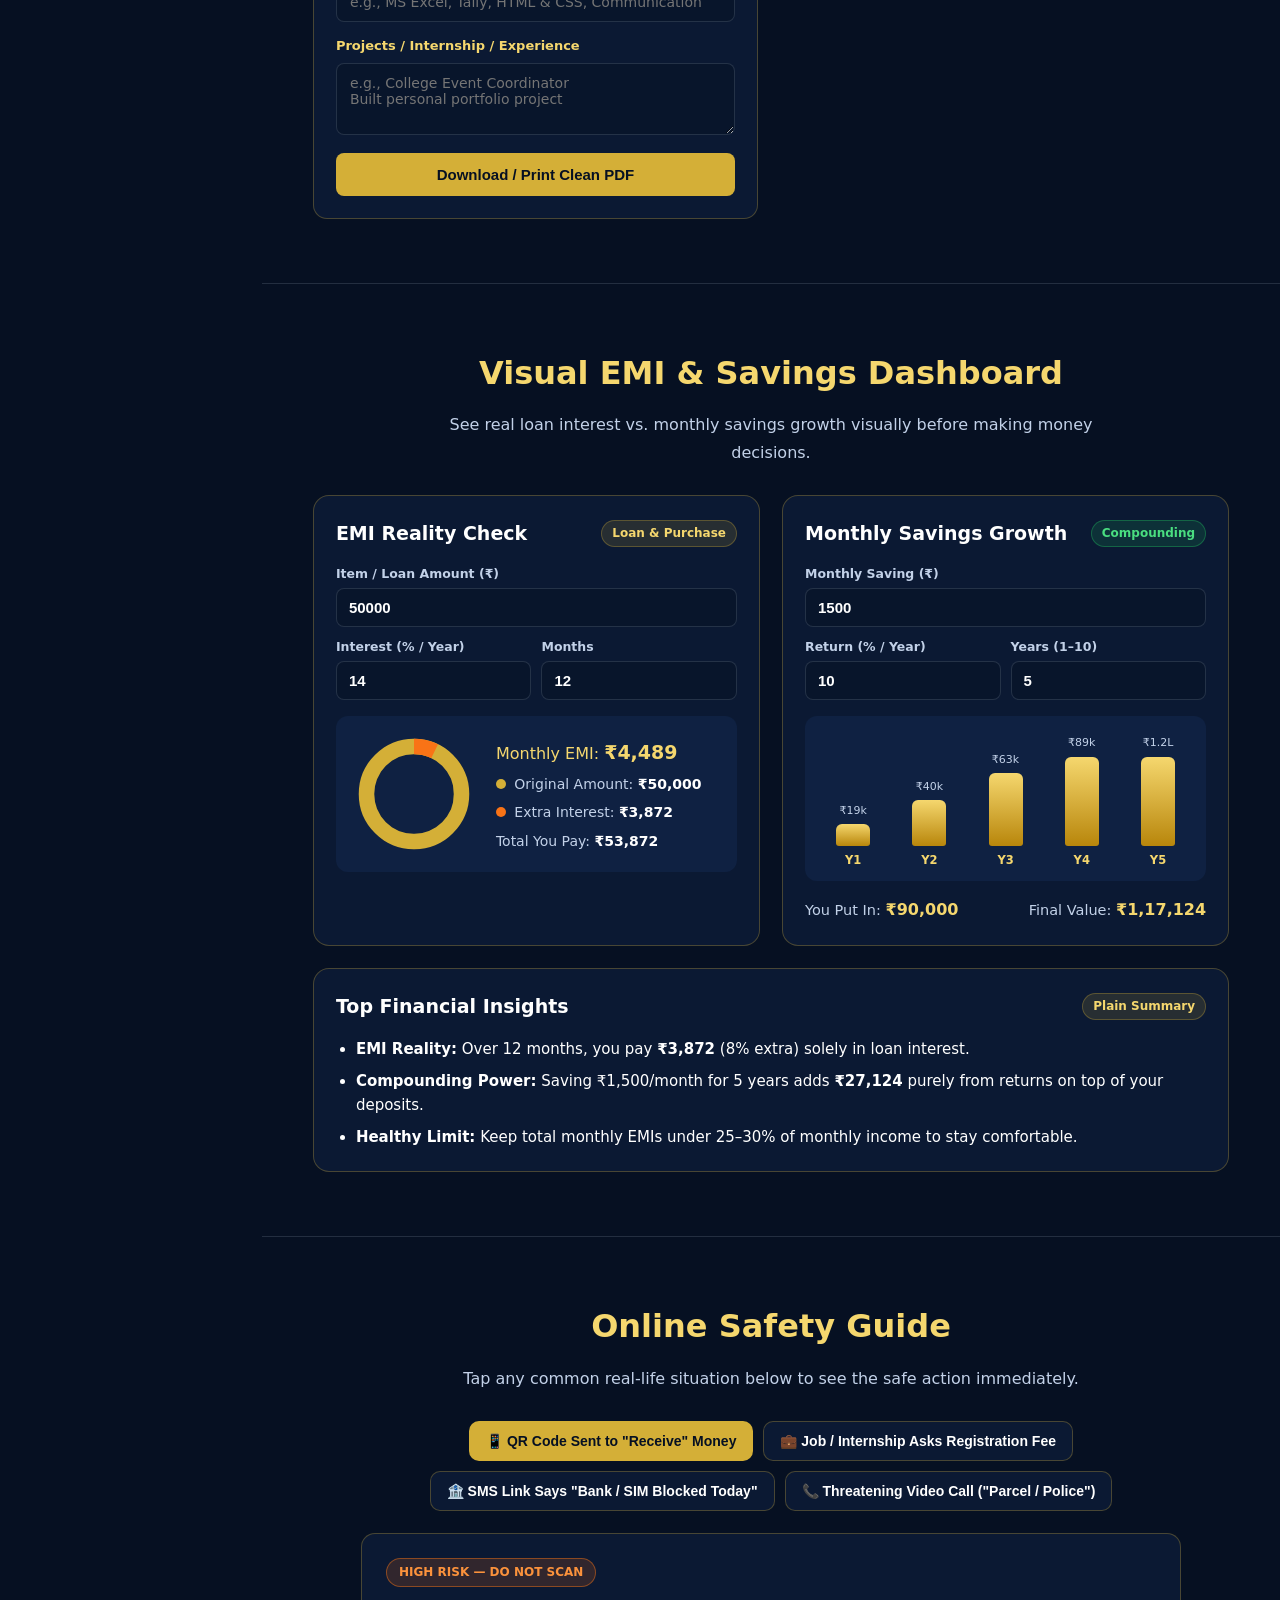
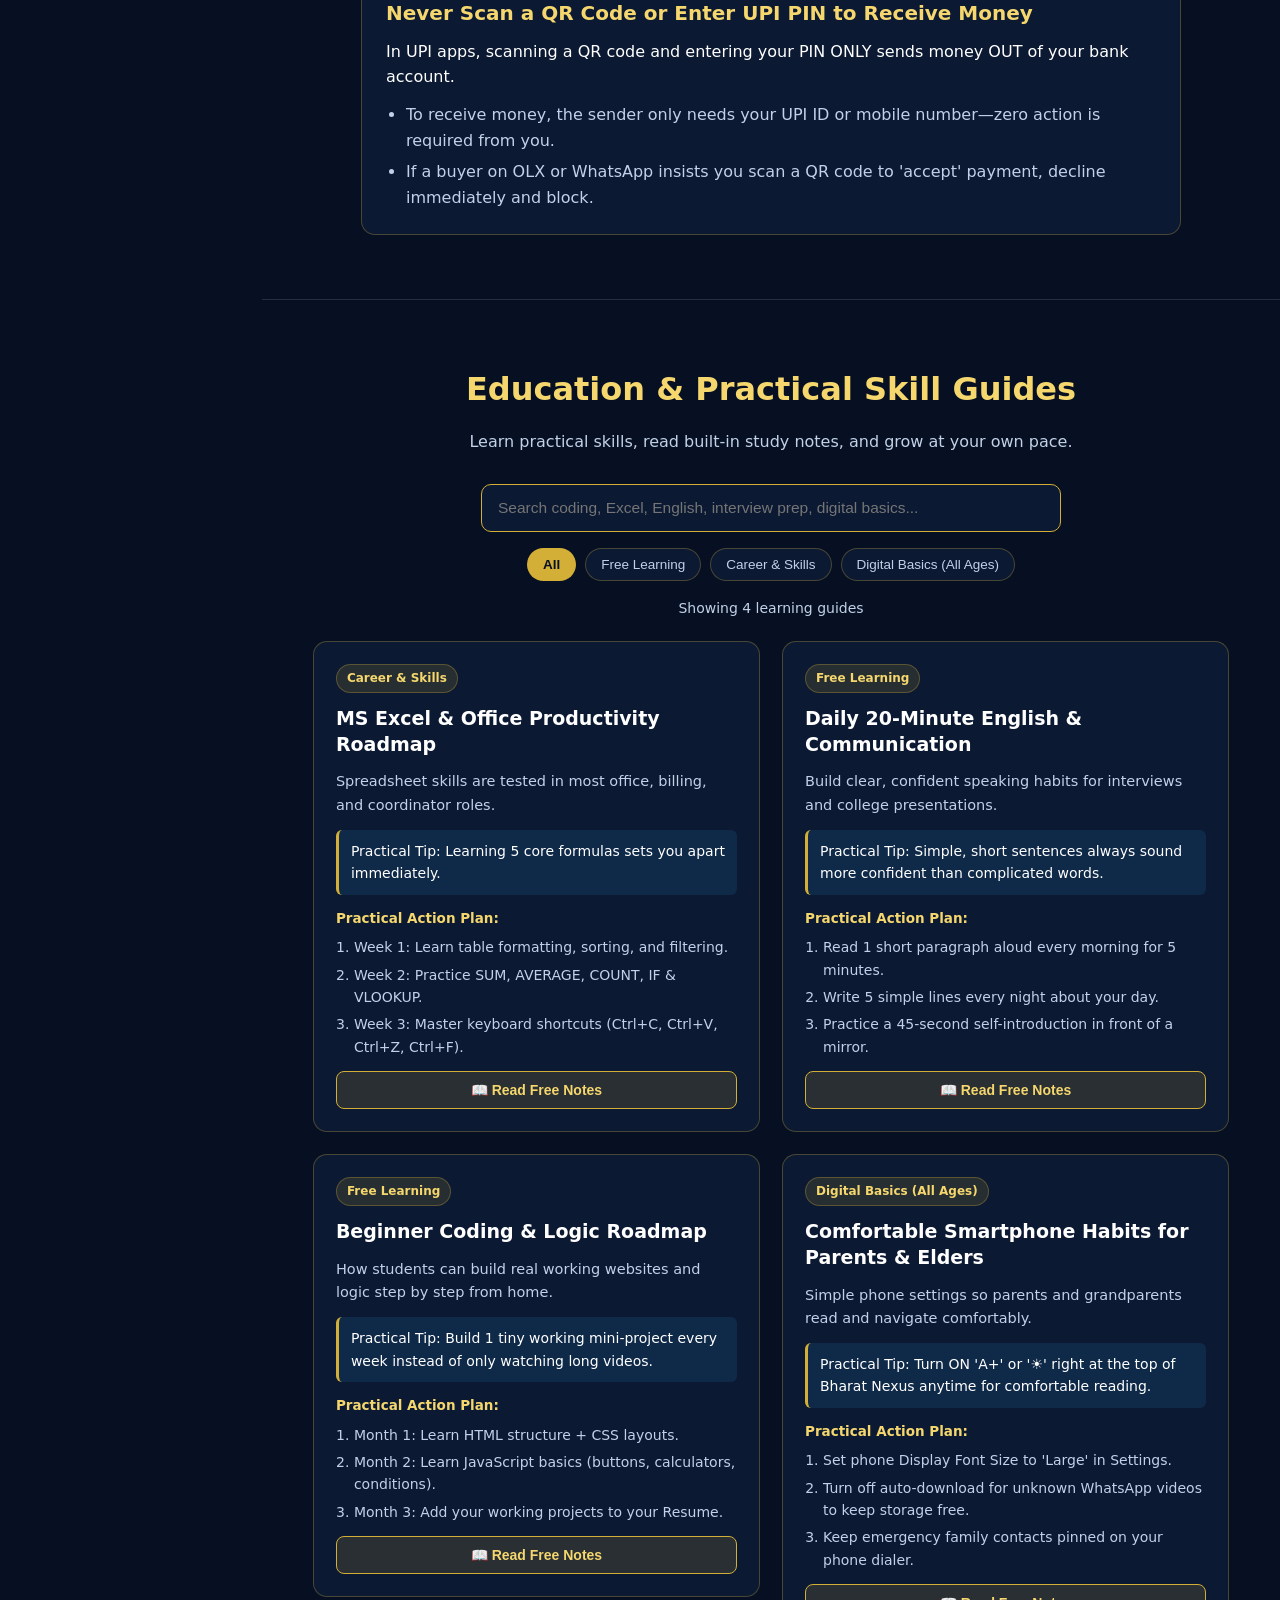
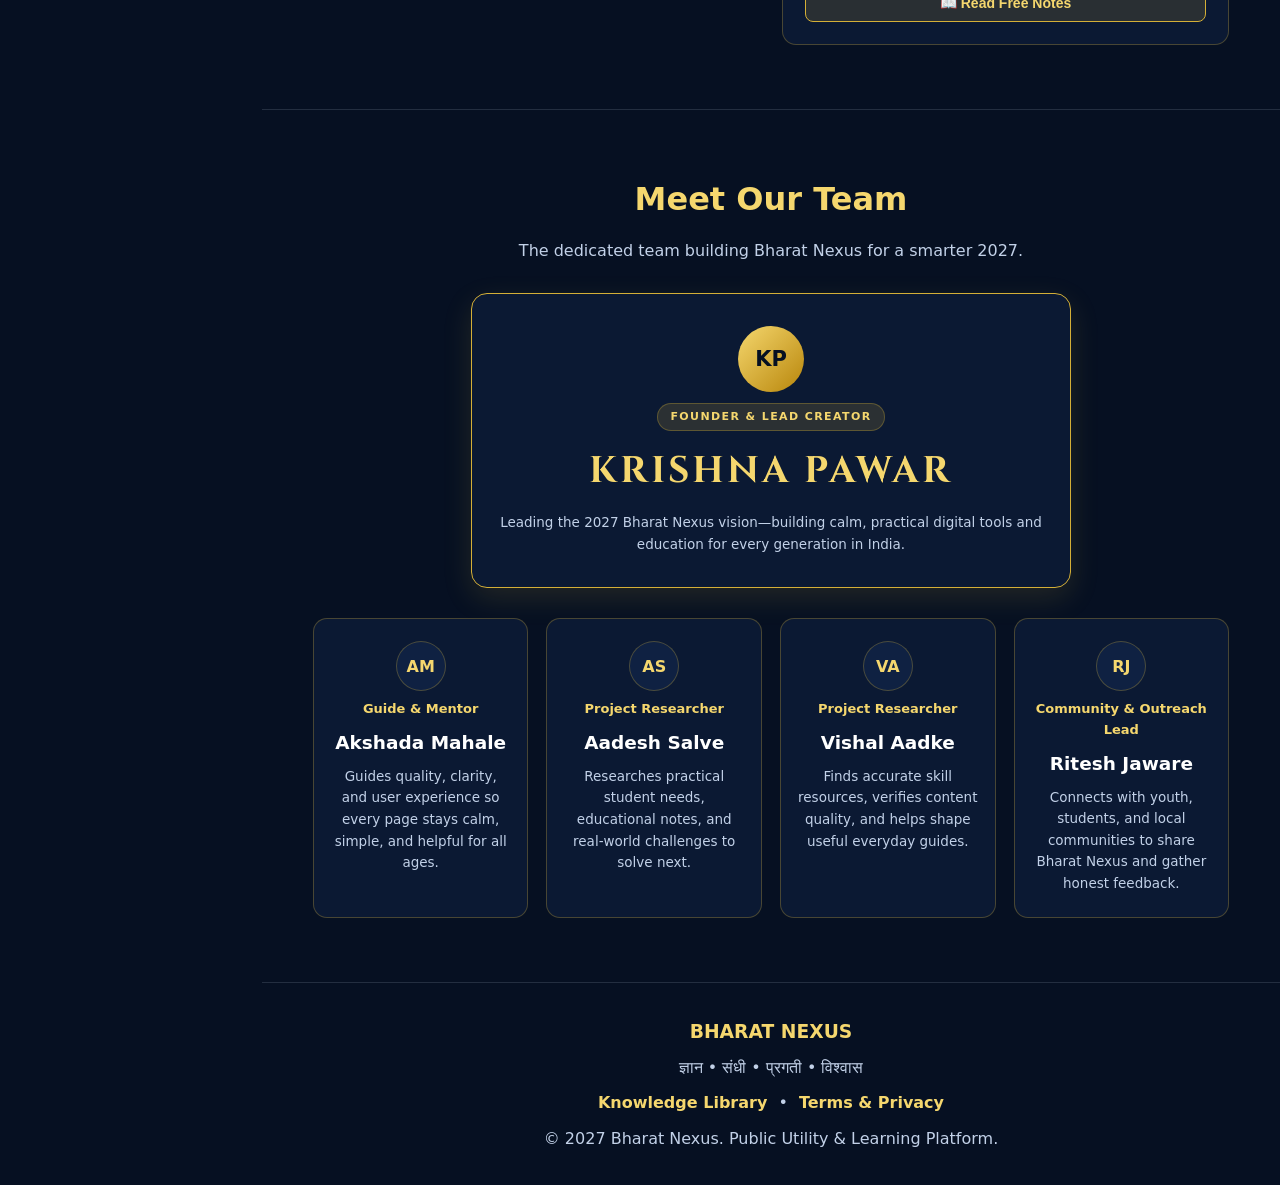
==== commit 6b64c9bd: "Update index.html" ====
--- a/index.html
+++ b/index.html
@@ -11,7 +11,7 @@
     <meta property="og:description" content="Practical digital tools, financial clarity, and educational resources for every generation.">
     <meta property="og:type" content="website">
     <link rel="icon" type="image/svg+xml"
-        href="data:image/svg+xml,%3Csvg xmlns='http://www.w3.org/2000/svg' viewBox='0 0 64 64'%3E%3Crect width='64' height='64' rx='14' fill='%23071326'/%3E%3Ctext x='50%25' y='54%25' dominant-baseline='middle' text-anchor='middle' fill='%23d4af37' font-family='Georgia,serif' font-size='36' font-weight='bold'%3E7%3C/text%3E%3C/svg%3E">
+        href="data:image/svg+xml,%3Csvg xmlns='http://www.w3.org/2000/svg' viewBox='0 0 64 64'%3E%3Crect width='64' height='64' rx='14' fill='%23050507'/%3E%3Ctext x='50%25' y='54%25' dominant-baseline='middle' text-anchor='middle' fill='%23d4af37' font-family='Georgia,serif' font-size='36' font-weight='bold'%3E7%3C/text%3E%3C/svg%3E">
     <link rel="preconnect" href="https://fonts.googleapis.com">
     <link rel="preconnect" href="https://fonts.gstatic.com" crossorigin>
     <link href="https://fonts.googleapis.com/css2?family=Cinzel:wght@600;700&display=swap" rel="stylesheet">
@@ -20,14 +20,11 @@
 
 <body>
 
-    <div class="bg-watermark-7" aria-hidden="true">
-        <span>7</span>
-    </div>
-
     <div id="sidebar-overlay" class="sidebar-overlay" hidden></div>
 
     <div class="app-shell">
 
+        <!-- LEFT DASHBOARD SIDEBAR -->
         <aside id="sidebar" class="sidebar" aria-label="Workspace Navigation">
             <div class="sidebar-brand">
                 <h2 class="logo">BHARAT <span>NEXUS</span></h2>
@@ -37,6 +34,10 @@
             <nav class="sidebar-nav">
                 <a href="#home" class="side-link active">
                     <span class="side-icon" aria-hidden="true">🏠</span>
+                    <span>Home</span>
+                </a>
+                <a href="#hub-overview" class="side-link">
+                    <span class="side-icon" aria-hidden="true">✨</span>
                     <span data-i18n="navHome">Smart Citizen Hub</span>
                 </a>
                 <a href="#resume-builder" class="side-link">
@@ -74,6 +75,7 @@
             </div>
         </aside>
 
+        <!-- RIGHT MAIN WORKSPACE -->
         <div class="main-workspace">
 
             <header class="topbar">
@@ -88,7 +90,7 @@
                     <button type="button" id="font-size-btn" class="utility-btn" aria-pressed="false" title="Larger Reading Text">
                         A+
                     </button>
-                    <button type="button" id="theme-toggle-btn" class="utility-btn" aria-pressed="false" title="Switch Light or Blue Mode">
+                    <button type="button" id="theme-toggle-btn" class="utility-btn" aria-pressed="false" title="Switch Light or Dark Mode">
                         ☀
                     </button>
 
@@ -100,14 +102,17 @@
                 </div>
             </header>
 
-            <main id="home" class="hero-section">
-                <div id="crystal-stage" class="crystal-stage" tabindex="0" role="button" aria-pressed="false" aria-label="Touch or hover 7 to reveal Bharat Nexus">
+            <!-- FULL BLACK OPENING SCREEN: ONLY HUGE CRYSTAL '7' IN CENTER -->
+            <main id="home" class="hero-stage-only">
+                <div id="crystal-stage" class="crystal-stage" tabindex="0" role="button" aria-pressed="false" aria-label="Bharat Nexus 7">
                     <div class="crystal-aura" aria-hidden="true"></div>
+                    <img src="image_55665a78.jpg" alt="Bharat Nexus 7" class="crystal-7-img">
                     <div class="crystal-reveal-brand" aria-hidden="true">BHARAT <span>NEXUS</span></div>
-                    <img src="image_55665a78.jpg" alt="Bharat Nexus Crystal 7 Emblem" class="crystal-7-img">
-                </div>
-                <p class="crystal-hint" data-i18n="crystalHint">Hover or tap 7</p>
-
+                </div>
+            </main>
+
+            <!-- SMART CITIZEN HUB OVERVIEW (BELOW THE 7) -->
+            <section id="hub-overview" class="hub-overview-section">
                 <p class="tagline" data-i18n="heroTagline">
                     KNOWLEDGE • OPPORTUNITY • PROGRESS • TRUST
                 </p>
@@ -127,8 +132,9 @@
                     <a href="#money-dashboard" class="outline-hero-btn" data-i18n="heroCtaMoney">EMI &amp; SAVINGS</a>
                     <a href="library.html" class="outline-hero-btn" data-i18n="heroCtaLib">OPEN LIBRARY</a>
                 </div>
-            </main>
-
+            </section>
+
+            <!-- OPTION C: RESUME & BIODATA MAKER -->
             <section id="resume-builder">
                 <h2 data-i18n="resHeading">Resume &amp; Biodata Maker</h2>
                 <p class="section-subtitle" data-i18n="resSub">
@@ -238,6 +244,7 @@
                 </div>
             </section>
 
+            <!-- OPTION B: VISUAL EMI & SAVINGS DASHBOARD -->
             <section id="money-dashboard">
                 <h2 data-i18n="moneyHeading">Visual EMI &amp; Savings Dashboard</h2>
                 <p class="section-subtitle" data-i18n="moneySub">
@@ -325,6 +332,7 @@
                 </div>
             </section>
 
+            <!-- OPTION A: CALM ONLINE SAFETY GUIDE -->
             <section id="safety-guide">
                 <h2 data-i18n="safetyHeading">Online Safety Guide</h2>
                 <p class="section-subtitle" data-i18n="safetySub">
@@ -350,6 +358,7 @@
                 </div>
             </section>
 
+            <!-- EDUCATIONAL & SKILL LEARNING SECTION -->
             <section id="education">
                 <h2 data-i18n="eduHeading">Education &amp; Practical Skill Guides</h2>
 
@@ -380,6 +389,7 @@
                 </div>
             </section>
 
+            <!-- MEET OUR TEAM SECTION -->
             <section id="team">
                 <h2 data-i18n="teamHeading">Meet Our Team</h2>
                 <p class="section-subtitle" data-i18n="teamSub">
--- a/style.css
+++ b/style.css
@@ -1,6 +1,6 @@
 /* =================================================
    BHARAT NEXUS - SMART CITIZEN HUB STYLESHEET
-   Deep Royal Blue + Gold + Comfort Light Mode
+   Crystal 7 Centerpiece + Deep Royal Blue + Gold
 ================================================= */
 
 :root {
@@ -67,197 +67,114 @@
 }
 
 /* =================================================
-   1. 3-SECOND SUNRISE WELCOME INTRO SPLASH
+   1. INTERACTIVE CRYSTAL '7' CENTERPIECE
 ================================================= */
-.welcome-splash {
-    position: fixed;
-    inset: 0;
-    z-index: 20000;
-    background: radial-gradient(circle at 50% 65%, #0e2447 0%, #050c1a 60%, #030711 100%);
+.crystal-stage {
+    position: relative;
+    width: clamp(230px, 38vw, 340px);
+    height: clamp(190px, 30vw, 265px);
+    margin: 0 auto 8px auto;
     display: flex;
     align-items: center;
     justify-content: center;
-    overflow: hidden;
-    padding: 20px;
-    transition: opacity 0.65s ease, visibility 0.65s ease;
-}
-
-.welcome-splash.splash-hide {
-    opacity: 0;
-    visibility: hidden;
-    pointer-events: none;
-}
-
-.lab-grid-bg {
-    position: absolute;
-    inset: 0;
-    background-image:
-        linear-gradient(rgba(56, 189, 248, 0.06) 1px, transparent 1px),
-        linear-gradient(90deg, rgba(56, 189, 248, 0.06) 1px, transparent 1px);
-    background-size: 44px 44px;
-    pointer-events: none;
-}
-
-.sunrise-glow {
-    position: absolute;
-    bottom: -140px;
-    left: 50%;
-    transform: translateX(-50%);
-    width: 520px;
-    height: 320px;
-    border-radius: 50%;
-    background: radial-gradient(circle, rgba(245, 185, 66, 0.45) 0%, rgba(212, 175, 55, 0.14) 45%, transparent 72%);
-    filter: blur(18px);
-    animation: sunRisePulse 2.8s ease-out forwards;
-    pointer-events: none;
-}
-
-.lab-dev-art {
-    position: absolute;
-    right: 6%;
-    bottom: 8%;
-    width: clamp(160px, 24vw, 250px);
-    opacity: 0.32;
-    pointer-events: none;
-}
-
-.arrows-stage {
-    position: absolute;
-    inset: 0;
-    pointer-events: none;
-}
-
-.converge-arrow {
+    cursor: pointer;
+    perspective: 950px;
+    user-select: none;
+    outline: none;
+    isolation: isolate;
+}
+
+body.light-mode .crystal-stage {
+    background: radial-gradient(circle at 50% 50%, #071326 35%, rgba(7, 19, 38, 0.85) 58%, transparent 72%);
+    border-radius: 28px;
+}
+
+.crystal-aura {
     position: absolute;
     left: 50%;
-    top: 50%;
-    font-size: 24px;
-    color: #38bdf8;
-    text-shadow: 0 0 12px rgba(56, 189, 248, 0.7);
+    bottom: 6%;
+    width: 250px;
+    height: 220px;
+    transform: translateX(-50%) translateY(52px) scale(0.7);
+    border-radius: 50%;
+    background: radial-gradient(
+        circle at 50% 60%,
+        rgba(245, 215, 110, 0.78) 0%,
+        rgba(56, 189, 248, 0.58) 38%,
+        rgba(99, 102, 241, 0.38) 65%,
+        transparent 78%
+    );
+    filter: blur(22px);
     opacity: 0;
-}
-
-.arrow-tl { animation: flyTL 1.5s ease-out forwards; }
-.arrow-tr { animation: flyTR 1.5s ease-out forwards; }
-.arrow-bl { animation: flyBL 1.5s ease-out forwards; }
-.arrow-br { animation: flyBR 1.5s ease-out forwards; }
-.arrow-top { animation: flyTop 1.5s ease-out forwards; }
-.arrow-bot { animation: flyBot 1.5s ease-out forwards; }
-
-@keyframes flyTL {
-    0% { opacity: 0.9; transform: translate(-42vw, -38vh) rotate(45deg) scale(1.2); }
-    80% { opacity: 0.95; transform: translate(-20px, -20px) rotate(405deg) scale(0.9); }
-    100% { opacity: 0; transform: translate(0, 0) rotate(405deg) scale(0.4); }
-}
-
-@keyframes flyTR {
-    0% { opacity: 0.9; transform: translate(42vw, -38vh) rotate(135deg) scale(1.2); }
-    80% { opacity: 0.95; transform: translate(20px, -20px) rotate(495deg) scale(0.9); }
-    100% { opacity: 0; transform: translate(0, 0) rotate(495deg) scale(0.4); }
-}
-
-@keyframes flyBL {
-    0% { opacity: 0.9; transform: translate(-42vw, 38vh) rotate(-45deg) scale(1.2); }
-    80% { opacity: 0.95; transform: translate(-20px, 20px) rotate(315deg) scale(0.9); }
-    100% { opacity: 0; transform: translate(0, 0) rotate(315deg) scale(0.4); }
-}
-
-@keyframes flyBR {
-    0% { opacity: 0.9; transform: translate(42vw, 38vh) rotate(-135deg) scale(1.2); }
-    80% { opacity: 0.95; transform: translate(20px, 20px) rotate(225deg) scale(0.9); }
-    100% { opacity: 0; transform: translate(0, 0) rotate(225deg) scale(0.4); }
-}
-
-@keyframes flyTop {
-    0% { opacity: 0.9; transform: translate(-50%, -44vh) rotate(90deg); }
-    80% { opacity: 0.95; transform: translate(-50%, -25px) rotate(450deg); }
-    100% { opacity: 0; transform: translate(-50%, 0) rotate(450deg) scale(0.4); }
-}
-
-@keyframes flyBot {
-    0% { opacity: 0.9; transform: translate(-50%, 44vh) rotate(-90deg); }
-    80% { opacity: 0.95; transform: translate(-50%, 25px) rotate(270deg); }
-    100% { opacity: 0; transform: translate(-50%, 0) rotate(270deg) scale(0.4); }
-}
-
-.splash-center {
+    z-index: 0;
+    pointer-events: none;
+    transition: opacity 0.2s ease, transform 0.2s ease;
+}
+
+.crystal-reveal-brand {
+    position: absolute;
+    z-index: 1;
+    font-family: "Cinzel", Georgia, serif;
+    font-size: clamp(24px, 4.2vw, 40px);
+    font-weight: 700;
+    letter-spacing: 5px;
+    color: #ffffff;
+    text-shadow: 0 0 26px rgba(56, 189, 248, 0.85), 0 0 42px rgba(212, 175, 55, 0.75);
+    white-space: nowrap;
+    pointer-events: none;
+    opacity: 0;
+    transform: translateY(28px) scale(0.92);
+    transition: opacity 0.16s ease, transform 0.16s ease;
+}
+
+.crystal-reveal-brand span {
+    color: #f5d76e;
+}
+
+.crystal-7-img {
     position: relative;
     z-index: 2;
-    text-align: center;
-    animation: splashTextIn 1.1s ease-out forwards;
-}
-
-.splash-top-title {
-    color: #93c5fd;
-    font-size: clamp(13px, 2vw, 17px);
-    font-weight: 700;
-    letter-spacing: 5px;
-    margin-bottom: 14px;
-}
-
-.splash-brand-wrap {
-    position: relative;
-    display: inline-block;
-    padding: 10px 26px;
-}
-
-.sunrise-arc {
-    position: absolute;
-    left: 50%;
-    top: 50%;
-    transform: translate(-50%, -50%);
-    width: 110%;
-    height: 150%;
-    background: radial-gradient(circle at 50% 65%, rgba(245, 215, 110, 0.42), rgba(212, 175, 55, 0.12) 45%, transparent 70%);
-    filter: blur(14px);
-    z-index: -1;
-    animation: sunRisePulse 2.5s ease-in-out infinite alternate;
-}
-
-.splash-brand {
-    font-family: "Cinzel", Georgia, serif;
-    font-size: clamp(32px, 6.5vw, 64px);
-    font-weight: 700;
-    letter-spacing: 5px;
-    color: #f5d76e;
-    text-shadow: 0 0 28px rgba(212, 175, 55, 0.65), 0 4px 18px rgba(0, 0, 0, 0.7);
-}
-
-.splash-motto {
-    margin-top: 14px;
-    color: #e2e8f0;
-    font-size: clamp(15px, 2vw, 19px);
-    letter-spacing: 2px;
-}
-
-.skip-intro-btn {
-    position: absolute;
-    right: 24px;
-    bottom: 24px;
-    z-index: 5;
-    background: rgba(15, 33, 66, 0.85);
-    color: #f5d76e;
-    border: 1px solid rgba(212, 175, 55, 0.5);
-    padding: 8px 16px;
-    border-radius: 999px;
-    font-size: 13px;
-    font-weight: 600;
-    cursor: pointer;
-}
-
-.skip-intro-btn:hover {
-    background: #d4af37;
-    color: #061022;
-}
-
-@keyframes sunRisePulse {
-    from { opacity: 0.55; transform: translate(-50%, -42%) scale(0.92); }
-    to { opacity: 1; transform: translate(-50%, -54%) scale(1.06); }
-}
-
-@keyframes splashTextIn {
-    from { opacity: 0; transform: scale(0.92) translateY(12px); }
-    to { opacity: 1; transform: scale(1) translateY(0); }
+    width: 100%;
+    height: 100%;
+    object-fit: contain;
+    mix-blend-mode: screen;
+    filter: saturate(0) contrast(1.42) brightness(1.18) drop-shadow(0 0 18px rgba(255, 255, 255, 0.3));
+    -webkit-mask-image: radial-gradient(ellipse 46% 74% at 50% 49%, #000 52%, transparent 86%);
+    mask-image: radial-gradient(ellipse 46% 74% at 50% 49%, #000 52%, transparent 86%);
+    transform-origin: center center;
+    animation: slowSpin7 14s linear infinite;
+}
+
+.crystal-stage:hover .crystal-aura,
+.crystal-stage.active .crystal-aura {
+    opacity: 1;
+    transform: translateX(-50%) translateY(-10px) scale(1.14);
+    transition: opacity 1.1s ease, transform 1.2s cubic-bezier(0.22, 1, 0.36, 1);
+}
+
+.crystal-stage:hover .crystal-reveal-brand,
+.crystal-stage.active .crystal-reveal-brand {
+    opacity: 1;
+    transform: translateY(0) scale(1);
+    transition: opacity 1.05s ease, transform 1.05s cubic-bezier(0.22, 1, 0.36, 1);
+}
+
+.crystal-stage:hover .crystal-7-img,
+.crystal-stage.active .crystal-7-img {
+    filter: saturate(0) contrast(1.5) brightness(1.28) drop-shadow(0 0 26px rgba(245, 215, 110, 0.55));
+}
+
+.crystal-hint {
+    font-size: 12px;
+    letter-spacing: 1.5px;
+    color: var(--text-muted);
+    opacity: 0.72;
+    margin-bottom: 16px;
+}
+
+@keyframes slowSpin7 {
+    from { transform: rotateY(0deg); }
+    to { transform: rotateY(360deg); }
 }
 
 /* =================================================
@@ -279,15 +196,8 @@
     font-size: clamp(230px, 34vw, 420px);
     font-weight: 700;
     color: var(--gold);
-    opacity: 0.04;
+    opacity: 0.035;
     line-height: 1;
-    border: 3px solid rgba(212, 175, 55, 0.05);
-    border-radius: 50%;
-    width: clamp(260px, 36vw, 440px);
-    height: clamp(260px, 36vw, 440px);
-    display: flex;
-    align-items: center;
-    justify-content: center;
 }
 
 /* =================================================
@@ -552,13 +462,13 @@
    5. HERO SECTION (SMART CITIZEN HUB)
 ================================================= */
 .hero-section {
-    min-height: 70vh;
+    min-height: 76vh;
     display: flex;
     flex-direction: column;
     justify-content: center;
     align-items: center;
     text-align: center;
-    padding: 55px 20px;
+    padding: 36px 20px 55px 20px;
 }
 
 .tagline {
@@ -566,19 +476,19 @@
     letter-spacing: 3px;
     font-size: 12px;
     font-weight: 600;
-    margin-bottom: 22px;
+    margin-bottom: 18px;
 }
 
 .hub-title-glow {
-    margin-bottom: 22px;
+    margin-bottom: 20px;
 }
 
 .hub-title-inner {
-    padding: 18px 36px;
+    padding: 16px 34px;
 }
 
 .hub-title-inner h1 {
-    font-size: clamp(28px, 5vw, 52px);
+    font-size: clamp(26px, 4.6vw, 48px);
     letter-spacing: 2px;
     color: var(--text-main);
     line-height: 1.2;
@@ -593,7 +503,7 @@
     font-size: 17px;
     line-height: 1.75;
     max-width: 640px;
-    margin-bottom: 28px;
+    margin-bottom: 26px;
 }
 
 .hero-actions {
@@ -1518,7 +1428,7 @@
 }
 
 /* =================================================
-   11. RESPONSIVE (MOBILE SIDEBAR DRAWER & GRIDS)
+   11. RESPONSIVE
 ================================================= */
 @media (max-width: 1100px) {
     .team-grid {
@@ -1568,7 +1478,8 @@
    12. BULLETPROOF PRINT: PRINTS ONLY 1-PAGE RESUME
 ================================================= */
 @media print {
-    #welcome-splash,
+    .crystal-stage,
+    .crystal-hint,
     .bg-watermark-7,
     .sidebar-overlay,
     .sidebar,
@@ -1608,4 +1519,4 @@
         padding: 0 !important;
         min-height: auto !important;
     }
-}+}
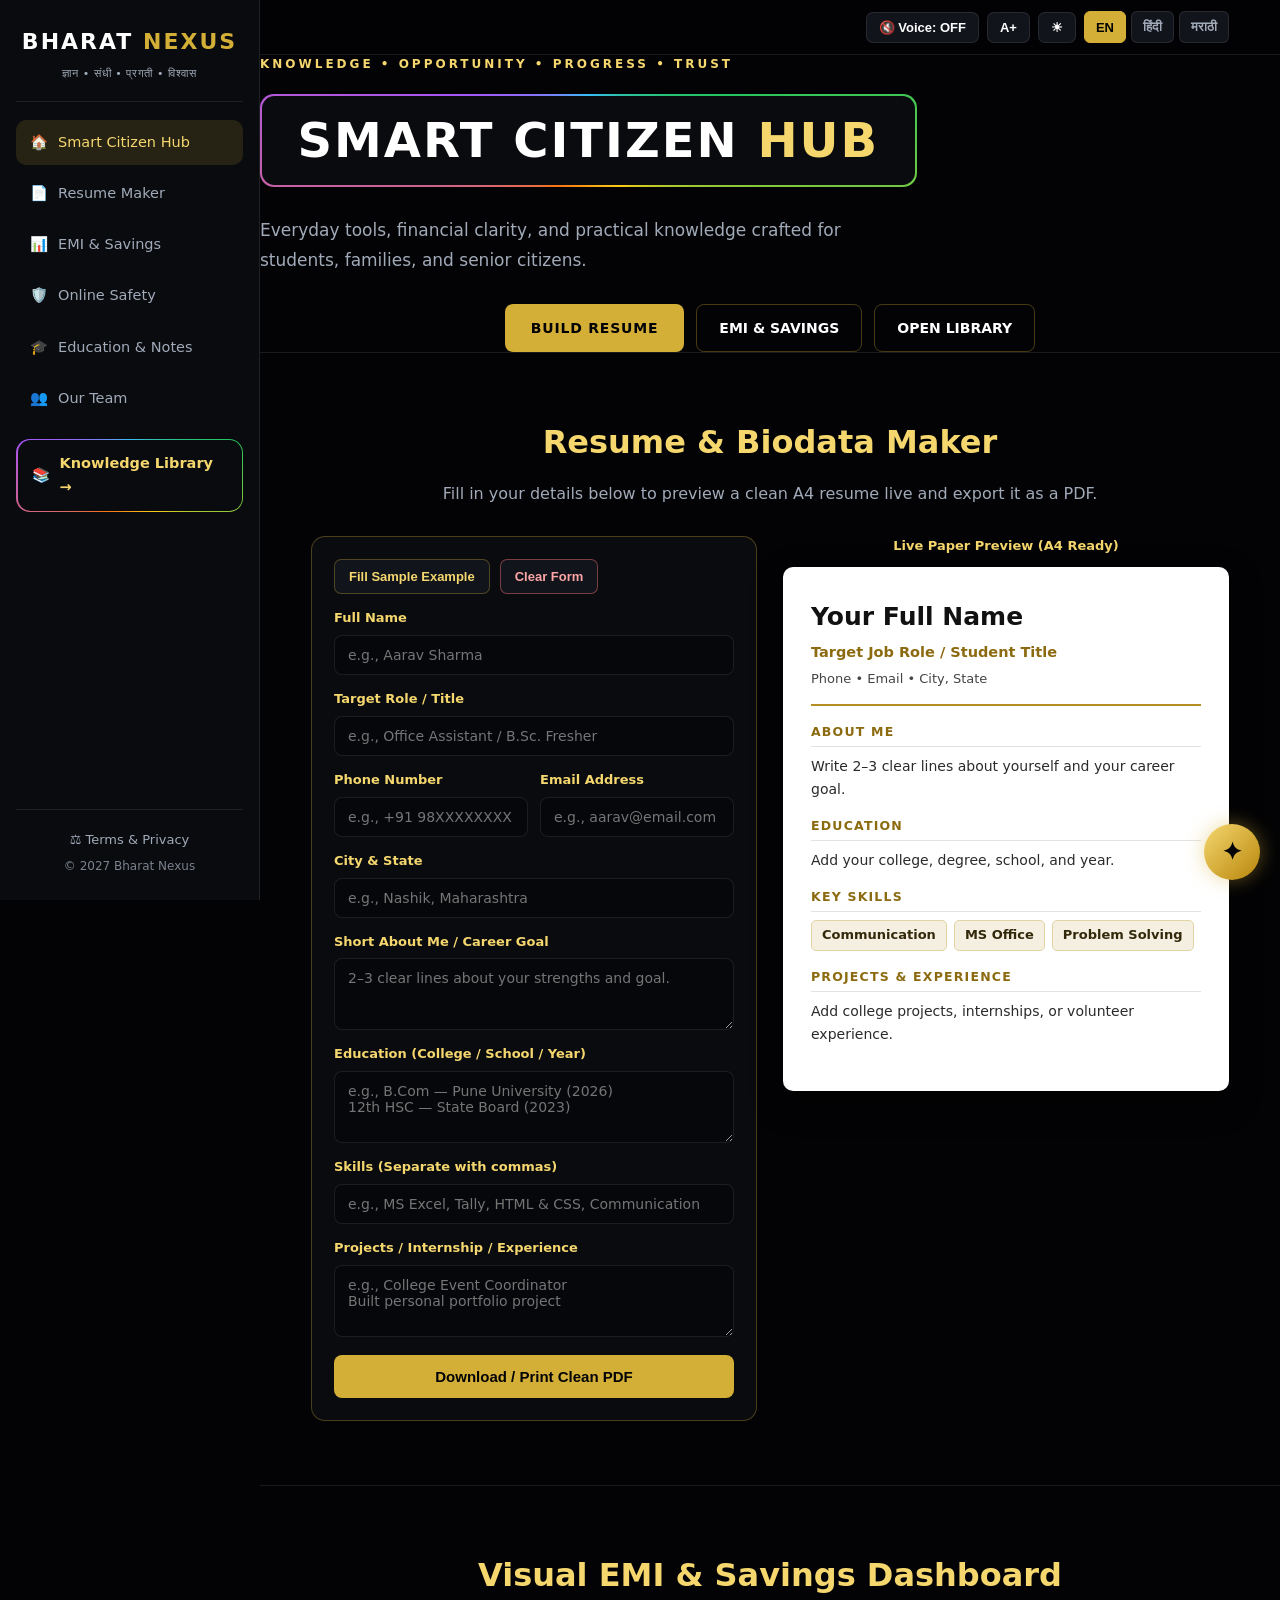
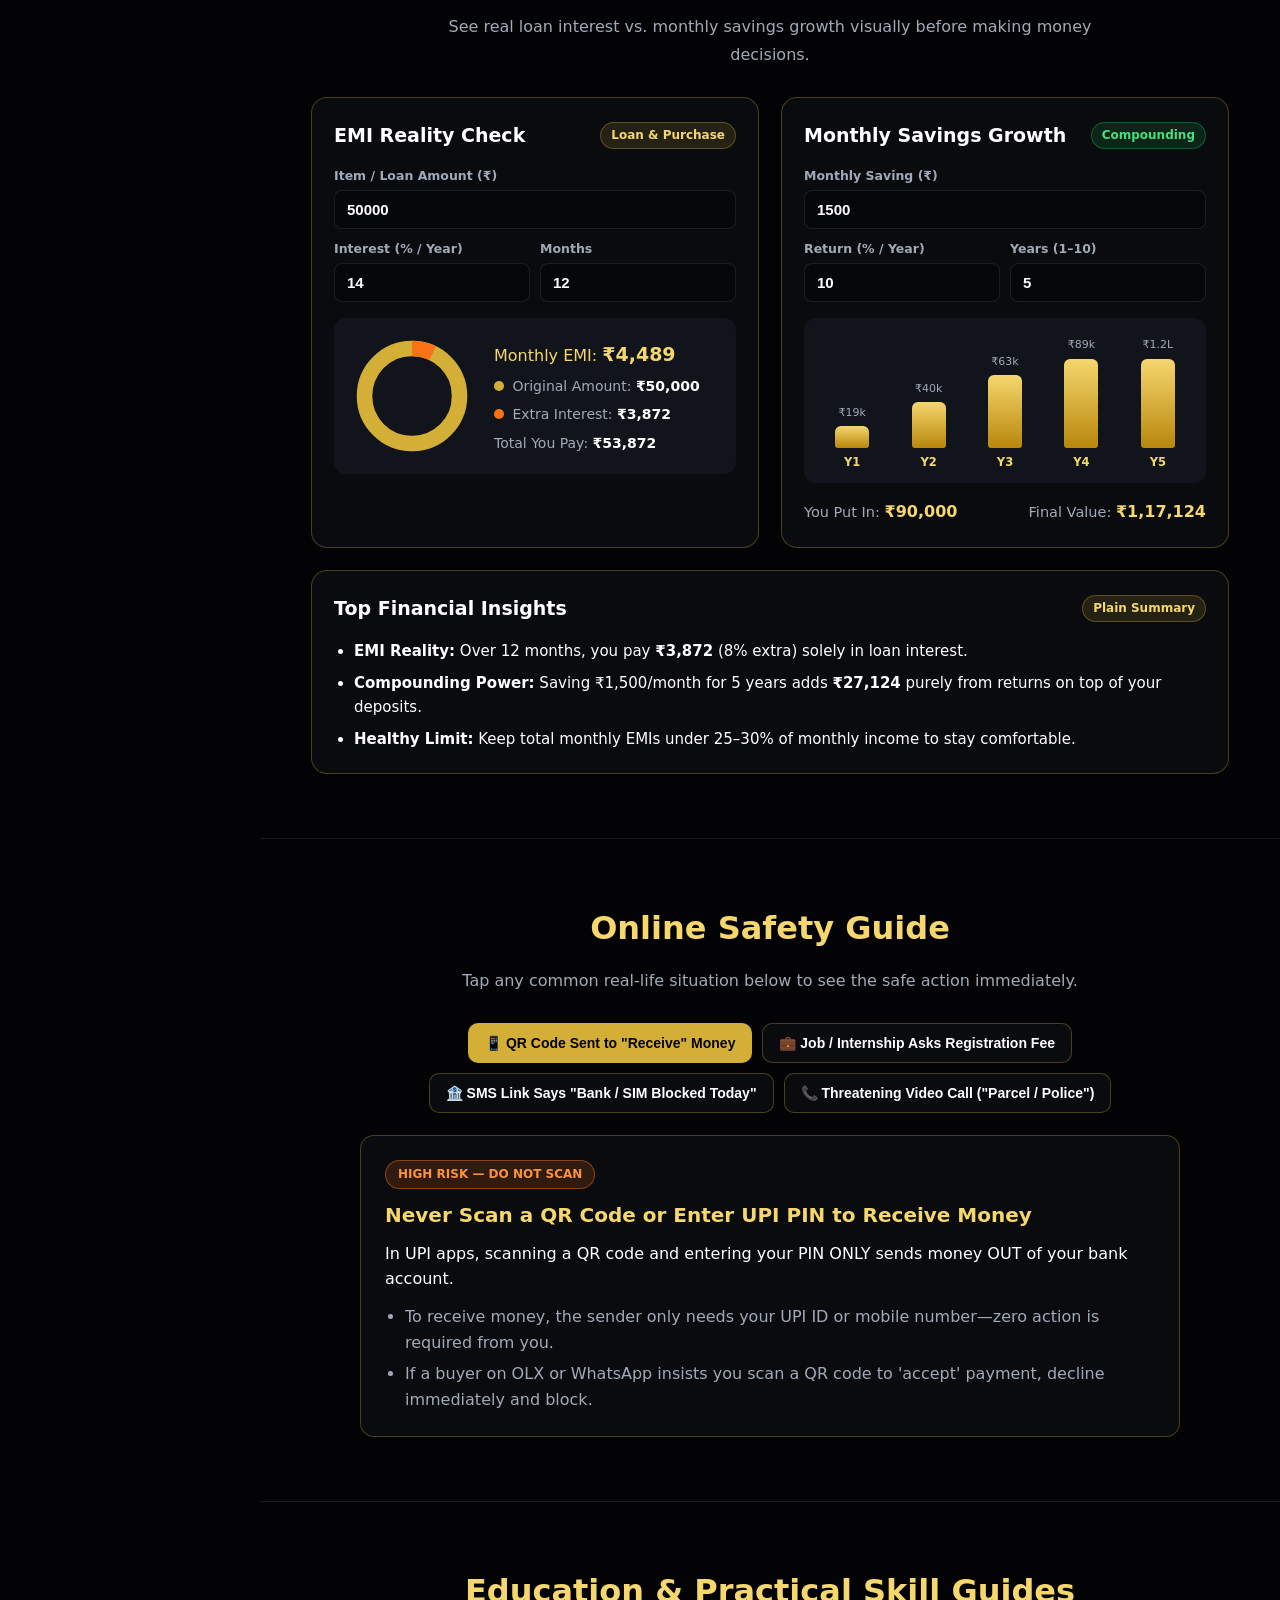
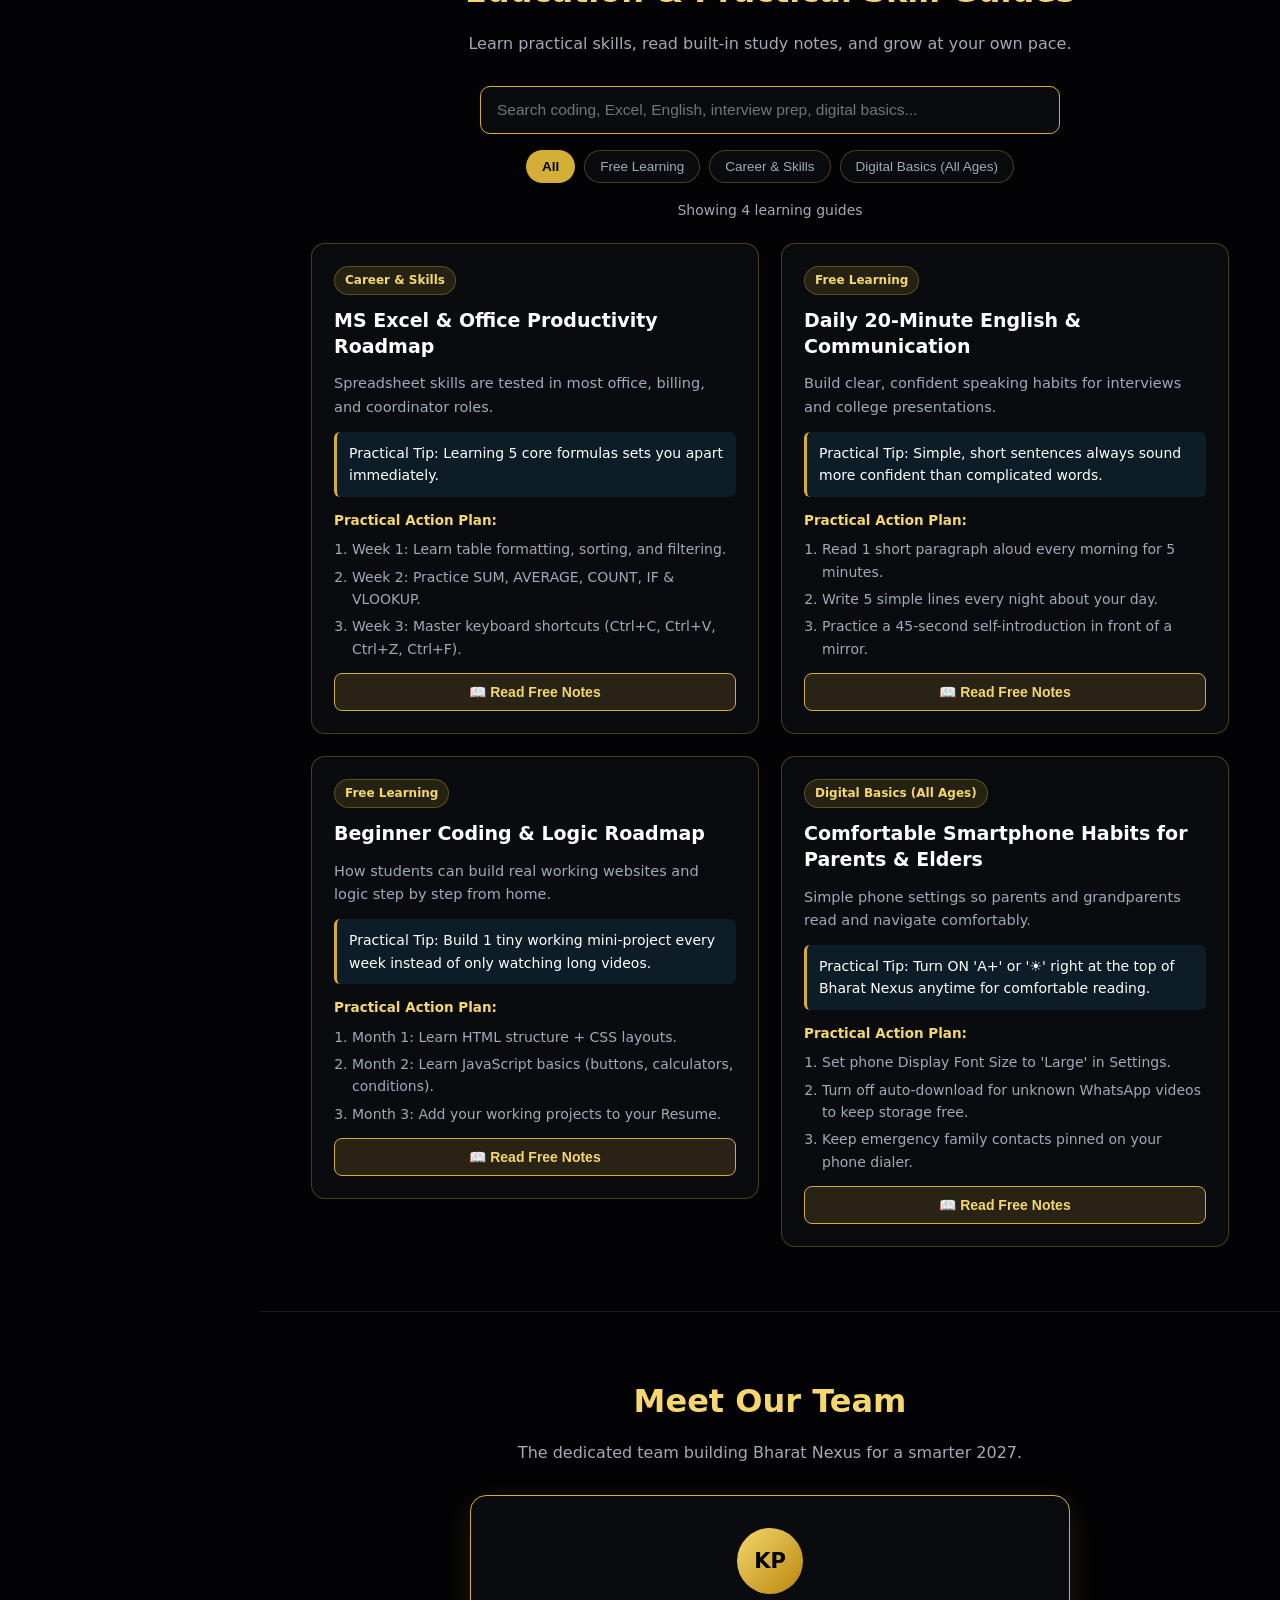
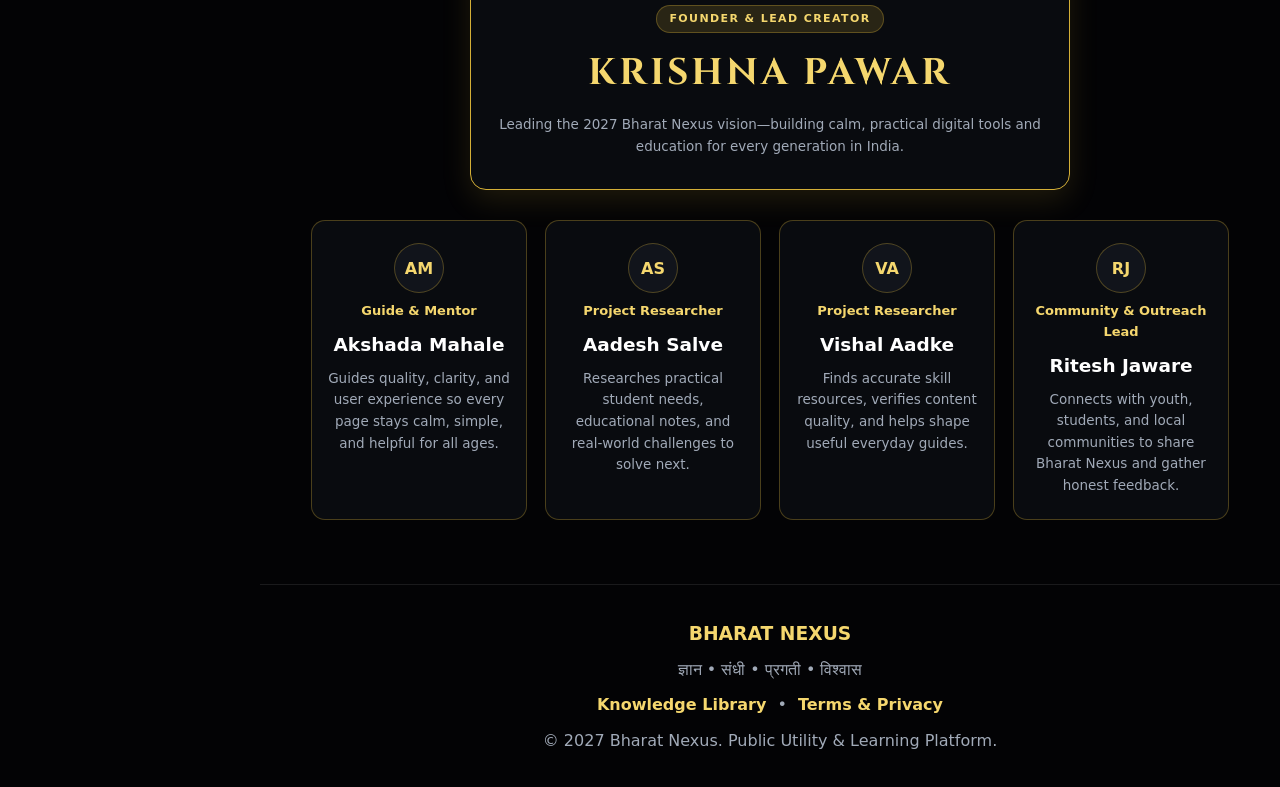
==== commit 69e011ef: "Update index.html" ====
--- a/index.html
+++ b/index.html
@@ -11,7 +11,7 @@
     <meta property="og:description" content="Practical digital tools, financial clarity, and educational resources for every generation.">
     <meta property="og:type" content="website">
     <link rel="icon" type="image/svg+xml"
-        href="data:image/svg+xml,%3Csvg xmlns='http://www.w3.org/2000/svg' viewBox='0 0 64 64'%3E%3Crect width='64' height='64' rx='14' fill='%23050507'/%3E%3Ctext x='50%25' y='54%25' dominant-baseline='middle' text-anchor='middle' fill='%23d4af37' font-family='Georgia,serif' font-size='36' font-weight='bold'%3E7%3C/text%3E%3C/svg%3E">
+        href="data:image/svg+xml,%3Csvg xmlns='http://www.w3.org/2000/svg' viewBox='0 0 64 64'%3E%3Crect width='64' height='64' rx='14' fill='%23000000'/%3E%3Ctext x='50%25' y='54%25' dominant-baseline='middle' text-anchor='middle' fill='%23d4af37' font-family='Georgia,serif' font-size='32' font-weight='bold'%3EBN%3C/text%3E%3C/svg%3E">
     <link rel="preconnect" href="https://fonts.googleapis.com">
     <link rel="preconnect" href="https://fonts.gstatic.com" crossorigin>
     <link href="https://fonts.googleapis.com/css2?family=Cinzel:wght@600;700&display=swap" rel="stylesheet">
@@ -34,10 +34,6 @@
             <nav class="sidebar-nav">
                 <a href="#home" class="side-link active">
                     <span class="side-icon" aria-hidden="true">🏠</span>
-                    <span>Home</span>
-                </a>
-                <a href="#hub-overview" class="side-link">
-                    <span class="side-icon" aria-hidden="true">✨</span>
                     <span data-i18n="navHome">Smart Citizen Hub</span>
                 </a>
                 <a href="#resume-builder" class="side-link">
@@ -102,17 +98,8 @@
                 </div>
             </header>
 
-            <!-- FULL BLACK OPENING SCREEN: ONLY HUGE CRYSTAL '7' IN CENTER -->
-            <main id="home" class="hero-stage-only">
-                <div id="crystal-stage" class="crystal-stage" tabindex="0" role="button" aria-pressed="false" aria-label="Bharat Nexus 7">
-                    <div class="crystal-aura" aria-hidden="true"></div>
-                    <img src="image_55665a78.jpg" alt="Bharat Nexus 7" class="crystal-7-img">
-                    <div class="crystal-reveal-brand" aria-hidden="true">BHARAT <span>NEXUS</span></div>
-                </div>
-            </main>
-
-            <!-- SMART CITIZEN HUB OVERVIEW (BELOW THE 7) -->
-            <section id="hub-overview" class="hub-overview-section">
+            <!-- SLEEK EXECUTIVE HERO SECTION -->
+            <main id="home" class="hero-section">
                 <p class="tagline" data-i18n="heroTagline">
                     KNOWLEDGE • OPPORTUNITY • PROGRESS • TRUST
                 </p>
@@ -132,7 +119,7 @@
                     <a href="#money-dashboard" class="outline-hero-btn" data-i18n="heroCtaMoney">EMI &amp; SAVINGS</a>
                     <a href="library.html" class="outline-hero-btn" data-i18n="heroCtaLib">OPEN LIBRARY</a>
                 </div>
-            </section>
+            </main>
 
             <!-- OPTION C: RESUME & BIODATA MAKER -->
             <section id="resume-builder">
@@ -444,6 +431,7 @@
                 </div>
             </section>
 
+            <!-- FOOTER -->
             <footer>
                 <h3>BHARAT NEXUS</h3>
                 <p>ज्ञान • संधी • प्रगती • विश्वास</p>
--- a/style.css
+++ b/style.css
@@ -1,26 +1,26 @@
 /* =================================================
    BHARAT NEXUS - SMART CITIZEN HUB STYLESHEET
-   Crystal 7 Centerpiece + Deep Royal Blue + Gold
+   Pure Black + Huge Crystal 7 + Luminous Jewel Aura
 ================================================= */
 
 :root {
-    --bg-main: #061022;
-    --bg-surface: #0b1933;
-    --bg-card: #0f2142;
-    --bg-input: #08152b;
+    --bg-main: #030305;
+    --bg-surface: #090b0f;
+    --bg-card: #11141b;
+    --bg-input: #06070a;
     --text-main: #ffffff;
-    --text-muted: #c2d1e8;
+    --text-muted: #a1aab8;
     --gold: #d4af37;
     --gold-soft: #f5d76e;
-    --border-gold: rgba(212, 175, 55, 0.3);
-    --border-subtle: rgba(148, 163, 184, 0.2);
+    --border-gold: rgba(212, 175, 55, 0.32);
+    --border-subtle: rgba(255, 255, 255, 0.09);
 }
 
 body.light-mode {
-    --bg-main: #f3f6fb;
+    --bg-main: #f4f6fa;
     --bg-surface: #ffffff;
-    --bg-card: #ffffff;
-    --bg-input: #f8fafc;
+    --bg-card: #f8fafc;
+    --bg-input: #f1f5f9;
     --text-main: #0f172a;
     --text-muted: #475569;
     --gold: #9a7412;
@@ -67,141 +67,132 @@
 }
 
 /* =================================================
-   1. INTERACTIVE CRYSTAL '7' CENTERPIECE
+   1. FULL BLACK OPENING STAGE: HUGE CRYSTAL '7'
 ================================================= */
+.hero-stage-only {
+    min-height: calc(100vh - 58px);
+    display: flex;
+    align-items: center;
+    justify-content: center;
+    padding: 10px 20px 24px 20px;
+    background: #030305;
+    overflow: hidden;
+}
+
 .crystal-stage {
     position: relative;
-    width: clamp(230px, 38vw, 340px);
-    height: clamp(190px, 30vw, 265px);
-    margin: 0 auto 8px auto;
-    display: flex;
+    width: min(96%, 860px);
+    min-height: clamp(460px, 86vh, 720px);
+    display: flex;
+    flex-direction: column;
     align-items: center;
     justify-content: center;
     cursor: pointer;
-    perspective: 950px;
+    perspective: 1300px;
     user-select: none;
     outline: none;
     isolation: isolate;
 }
 
-body.light-mode .crystal-stage {
-    background: radial-gradient(circle at 50% 50%, #071326 35%, rgba(7, 19, 38, 0.85) 58%, transparent 72%);
-    border-radius: 28px;
-}
-
+/* VIBRANT PRISMATIC JEWEL AURA (LASER CYAN + ROYAL AMETHYST + DIAMOND CORE) */
 .crystal-aura {
     position: absolute;
     left: 50%;
-    bottom: 6%;
-    width: 250px;
-    height: 220px;
-    transform: translateX(-50%) translateY(52px) scale(0.7);
+    top: 50%;
+    width: clamp(340px, 60vw, 680px);
+    height: clamp(300px, 52vw, 560px);
+    transform: translate(-50%, -46%) scale(0.75);
     border-radius: 50%;
     background: radial-gradient(
-        circle at 50% 60%,
-        rgba(245, 215, 110, 0.78) 0%,
-        rgba(56, 189, 248, 0.58) 38%,
-        rgba(99, 102, 241, 0.38) 65%,
-        transparent 78%
+        circle at 50% 50%,
+        rgba(255, 255, 255, 0.45) 0%,
+        rgba(0, 240, 255, 0.65) 26%,
+        rgba(121, 40, 202, 0.5) 54%,
+        rgba(3, 3, 5, 0) 74%
     );
-    filter: blur(22px);
+    filter: blur(42px);
     opacity: 0;
     z-index: 0;
     pointer-events: none;
-    transition: opacity 0.2s ease, transform 0.2s ease;
+    transition: opacity 0.25s ease, transform 0.25s ease;
+}
+
+.crystal-7-img {
+    position: relative;
+    z-index: 2;
+    height: clamp(420px, 84vh, 680px);
+    width: auto;
+    max-width: 100%;
+    object-fit: contain;
+    mix-blend-mode: screen;
+    filter: saturate(0) brightness(0.85) contrast(2.3);
+    -webkit-mask-image: radial-gradient(ellipse 32% 50% at 50% 49%, #000 72%, transparent 94%);
+    mask-image: radial-gradient(ellipse 32% 50% at 50% 49%, #000 72%, transparent 94%);
+    transform-origin: center center;
+    animation: slowSpin7 9s ease-in-out infinite;
 }
 
 .crystal-reveal-brand {
-    position: absolute;
-    z-index: 1;
+    position: relative;
+    z-index: 3;
+    margin-top: -38px;
     font-family: "Cinzel", Georgia, serif;
-    font-size: clamp(24px, 4.2vw, 40px);
+    font-size: clamp(24px, 4.2vw, 42px);
     font-weight: 700;
-    letter-spacing: 5px;
+    letter-spacing: 6px;
     color: #ffffff;
-    text-shadow: 0 0 26px rgba(56, 189, 248, 0.85), 0 0 42px rgba(212, 175, 55, 0.75);
+    text-shadow: 0 0 25px rgba(0, 240, 255, 0.75), 0 0 50px rgba(121, 40, 202, 0.5);
     white-space: nowrap;
     pointer-events: none;
     opacity: 0;
-    transform: translateY(28px) scale(0.92);
+    transform: translateY(22px);
     transition: opacity 0.16s ease, transform 0.16s ease;
 }
 
 .crystal-reveal-brand span {
     color: #f5d76e;
-}
-
-.crystal-7-img {
-    position: relative;
-    z-index: 2;
-    width: 100%;
-    height: 100%;
-    object-fit: contain;
-    mix-blend-mode: screen;
-    filter: saturate(0) contrast(1.42) brightness(1.18) drop-shadow(0 0 18px rgba(255, 255, 255, 0.3));
-    -webkit-mask-image: radial-gradient(ellipse 46% 74% at 50% 49%, #000 52%, transparent 86%);
-    mask-image: radial-gradient(ellipse 46% 74% at 50% 49%, #000 52%, transparent 86%);
-    transform-origin: center center;
-    animation: slowSpin7 14s linear infinite;
-}
-
+    text-shadow: 0 0 24px rgba(245, 215, 110, 0.85);
+}
+
+/* RISES SMOOTHLY WITH PRISMATIC SHIMMER ON HOVER OR TAP */
 .crystal-stage:hover .crystal-aura,
 .crystal-stage.active .crystal-aura {
     opacity: 1;
-    transform: translateX(-50%) translateY(-10px) scale(1.14);
-    transition: opacity 1.1s ease, transform 1.2s cubic-bezier(0.22, 1, 0.36, 1);
+    transform: translate(-50%, -50%) scale(1.1);
+    animation: jewelAuraPulse 6s ease-in-out infinite alternate;
+    transition: opacity 0.95s ease, transform 1s cubic-bezier(0.22, 1, 0.36, 1);
 }
 
 .crystal-stage:hover .crystal-reveal-brand,
 .crystal-stage.active .crystal-reveal-brand {
     opacity: 1;
-    transform: translateY(0) scale(1);
-    transition: opacity 1.05s ease, transform 1.05s cubic-bezier(0.22, 1, 0.36, 1);
-}
-
-.crystal-stage:hover .crystal-7-img,
-.crystal-stage.active .crystal-7-img {
-    filter: saturate(0) contrast(1.5) brightness(1.28) drop-shadow(0 0 26px rgba(245, 215, 110, 0.55));
-}
-
-.crystal-hint {
-    font-size: 12px;
-    letter-spacing: 1.5px;
-    color: var(--text-muted);
-    opacity: 0.72;
-    margin-bottom: 16px;
+    transform: translateY(0);
+    transition: opacity 0.95s ease, transform 0.95s cubic-bezier(0.22, 1, 0.36, 1);
+}
+
+@keyframes jewelAuraPulse {
+    0% {
+        filter: blur(40px) hue-rotate(0deg);
+        transform: translate(-50%, -50%) scale(1.06);
+    }
+    50% {
+        filter: blur(48px) hue-rotate(25deg);
+        transform: translate(-50%, -50%) scale(1.14);
+    }
+    100% {
+        filter: blur(40px) hue-rotate(0deg);
+        transform: translate(-50%, -50%) scale(1.06);
+    }
 }
 
 @keyframes slowSpin7 {
-    from { transform: rotateY(0deg); }
-    to { transform: rotateY(360deg); }
+    0% { transform: rotateY(-22deg); }
+    50% { transform: rotateY(22deg); }
+    100% { transform: rotateY(-22deg); }
 }
 
 /* =================================================
-   2. SUBTLE FAVORITE NUMBER '7' WATERMARK
-================================================= */
-.bg-watermark-7 {
-    position: fixed;
-    inset: 0;
-    display: flex;
-    align-items: center;
-    justify-content: center;
-    pointer-events: none;
-    z-index: 0;
-    user-select: none;
-}
-
-.bg-watermark-7 span {
-    font-family: "Cinzel", Georgia, serif;
-    font-size: clamp(230px, 34vw, 420px);
-    font-weight: 700;
-    color: var(--gold);
-    opacity: 0.035;
-    line-height: 1;
-}
-
-/* =================================================
-   3. 1.5PX CONTINUOUSLY ROTATING COLOR BORDER
+   2. 1.5PX 4-SIDED ROTATING COLOR BORDER
 ================================================= */
 .rotating-border-card {
     position: relative;
@@ -215,10 +206,12 @@
 .rotating-border-card::before {
     content: "";
     position: absolute;
-    top: -100%;
-    left: -100%;
-    width: 300%;
-    height: 300%;
+    top: 50%;
+    left: 50%;
+    width: 150%;
+    aspect-ratio: 1 / 1;
+    min-height: 260%;
+    transform: translate(-50%, -50%) rotate(0deg);
     background: conic-gradient(
         #38bdf8,
         #22c55e,
@@ -243,12 +236,12 @@
 }
 
 @keyframes spinGlowBorder {
-    from { transform: rotate(0deg); }
-    to { transform: rotate(360deg); }
+    from { transform: translate(-50%, -50%) rotate(0deg); }
+    to { transform: translate(-50%, -50%) rotate(360deg); }
 }
 
 /* =================================================
-   4. APP SHELL: LEFT SIDEBAR + WORKSPACE
+   3. APP SHELL: LEFT SIDEBAR + WORKSPACE
 ================================================= */
 .app-shell {
     position: relative;
@@ -258,7 +251,7 @@
 }
 
 .sidebar {
-    width: 262px;
+    width: 260px;
     flex-shrink: 0;
     background: var(--bg-surface);
     border-right: 1px solid var(--border-subtle);
@@ -362,7 +355,7 @@
 .sidebar-overlay {
     position: fixed;
     inset: 0;
-    background: rgba(0, 0, 0, 0.6);
+    background: rgba(0, 0, 0, 0.65);
     z-index: 4999;
 }
 
@@ -370,7 +363,6 @@
     display: none;
 }
 
-/* RIGHT MAIN WORKSPACE */
 .main-workspace {
     flex: 1;
     min-width: 0;
@@ -383,10 +375,10 @@
     position: sticky;
     top: 0;
     z-index: 1000;
-    background: rgba(6, 16, 34, 0.9);
+    background: rgba(3, 3, 5, 0.88);
     backdrop-filter: blur(10px);
     border-bottom: 1px solid var(--border-subtle);
-    padding: 12px 5%;
+    padding: 11px 5%;
     display: flex;
     justify-content: space-between;
     align-items: center;
@@ -454,21 +446,19 @@
 
 .lang-btn.active {
     background: var(--gold);
-    color: #061022;
+    color: #030305;
     border-color: var(--gold);
 }
 
 /* =================================================
-   5. HERO SECTION (SMART CITIZEN HUB)
+   4. SMART CITIZEN HUB OVERVIEW SECTION
 ================================================= */
-.hero-section {
-    min-height: 76vh;
-    display: flex;
-    flex-direction: column;
-    justify-content: center;
+.hub-overview-section {
+    padding: 75px 5%;
+    display: flex;
+    flex-direction: column;
     align-items: center;
     text-align: center;
-    padding: 36px 20px 55px 20px;
 }
 
 .tagline {
@@ -476,15 +466,15 @@
     letter-spacing: 3px;
     font-size: 12px;
     font-weight: 600;
-    margin-bottom: 18px;
+    margin-bottom: 20px;
 }
 
 .hub-title-glow {
-    margin-bottom: 20px;
+    margin-bottom: 22px;
 }
 
 .hub-title-inner {
-    padding: 16px 34px;
+    padding: 16px 36px;
 }
 
 .hub-title-inner h1 {
@@ -503,7 +493,7 @@
     font-size: 17px;
     line-height: 1.75;
     max-width: 640px;
-    margin-bottom: 26px;
+    margin-bottom: 28px;
 }
 
 .hero-actions {
@@ -516,7 +506,7 @@
 .start-button {
     display: inline-block;
     background: var(--gold);
-    color: #061022;
+    color: #030305;
     padding: 13px 26px;
     text-decoration: none;
     font-weight: 700;
@@ -570,7 +560,7 @@
 }
 
 /* =================================================
-   6. OPTION C: RESUME MAKER
+   5. OPTION C: RESUME MAKER
 ================================================= */
 .resume-workspace {
     display: grid;
@@ -611,7 +601,7 @@
 
 .secondary-btn:hover {
     background: var(--gold);
-    color: #061022;
+    color: #030305;
 }
 
 .danger-outline {
@@ -668,7 +658,7 @@
 .print-btn {
     margin-top: 4px;
     background: var(--gold);
-    color: #061022;
+    color: #030305;
     border: none;
     border-radius: 8px;
     padding: 13px 18px;
@@ -699,7 +689,7 @@
     color: #1f1f1f;
     border-radius: 10px;
     padding: 30px 28px;
-    box-shadow: 0 12px 32px rgba(0, 0, 0, 0.35);
+    box-shadow: 0 12px 32px rgba(0, 0, 0, 0.45);
     min-height: 520px;
 }
 
@@ -766,7 +756,7 @@
 }
 
 /* =================================================
-   7. OPTION B: VISUAL EMI & SAVINGS BENTO DASHBOARD
+   6. OPTION B: VISUAL EMI & SAVINGS BENTO DASHBOARD
 ================================================= */
 .bento-dashboard {
     display: grid;
@@ -860,7 +850,6 @@
     border-color: var(--gold);
 }
 
-/* DONUT CHART */
 .donut-area {
     display: flex;
     align-items: center;
@@ -926,7 +915,6 @@
 .dot-principal { background: var(--gold); }
 .dot-interest { background: #f97316; }
 
-/* BAR CHART */
 .bar-chart {
     display: flex;
     align-items: flex-end;
@@ -993,7 +981,7 @@
 }
 
 /* =================================================
-   8. OPTION A: ONLINE SAFETY GUIDE
+   7. OPTION A: ONLINE SAFETY GUIDE
 ================================================= */
 .safety-scenarios {
     display: flex;
@@ -1019,7 +1007,7 @@
 .scenario-btn:hover,
 .scenario-btn.active {
     background: var(--gold);
-    color: #061022;
+    color: #030305;
 }
 
 .safety-result-box {
@@ -1068,7 +1056,7 @@
 }
 
 /* =================================================
-   9. EDUCATION SECTION
+   8. EDUCATION SECTION
 ================================================= */
 .search-box-wrap {
     margin: 18px auto 16px auto;
@@ -1106,7 +1094,7 @@
 
 .filter-btn.active {
     background: var(--gold);
-    color: #061022;
+    color: #030305;
     font-weight: 700;
 }
 
@@ -1195,7 +1183,7 @@
 
 .read-notes-btn:hover {
     background: var(--gold);
-    color: #061022;
+    color: #030305;
 }
 
 .card-notes-drawer {
@@ -1229,7 +1217,7 @@
 }
 
 /* =================================================
-   10. MEET OUR TEAM
+   9. MEET OUR TEAM
 ================================================= */
 .founder-card {
     max-width: 600px;
@@ -1264,7 +1252,7 @@
     height: 66px;
     font-size: 21px;
     background: linear-gradient(135deg, #f5d76e, #b8860b);
-    color: #061022;
+    color: #030305;
     border: none;
 }
 
@@ -1363,7 +1351,7 @@
     border: none;
     border-radius: 50%;
     background: linear-gradient(135deg, #f5d76e, #b8860b);
-    color: #061022;
+    color: #030305;
     font-size: 24px;
     font-weight: bold;
     cursor: pointer;
@@ -1424,11 +1412,11 @@
 
 .chat-quick-btn:hover {
     background: var(--gold);
-    color: #061022;
+    color: #030305;
 }
 
 /* =================================================
-   11. RESPONSIVE
+   10. RESPONSIVE
 ================================================= */
 @media (max-width: 1100px) {
     .team-grid {
@@ -1475,16 +1463,14 @@
 }
 
 /* =================================================
-   12. BULLETPROOF PRINT: PRINTS ONLY 1-PAGE RESUME
+   11. BULLETPROOF PRINT: PRINTS ONLY 1-PAGE RESUME
 ================================================= */
 @media print {
-    .crystal-stage,
-    .crystal-hint,
-    .bg-watermark-7,
     .sidebar-overlay,
     .sidebar,
     .topbar,
     #home,
+    #hub-overview,
     #money-dashboard,
     #safety-guide,
     #education,
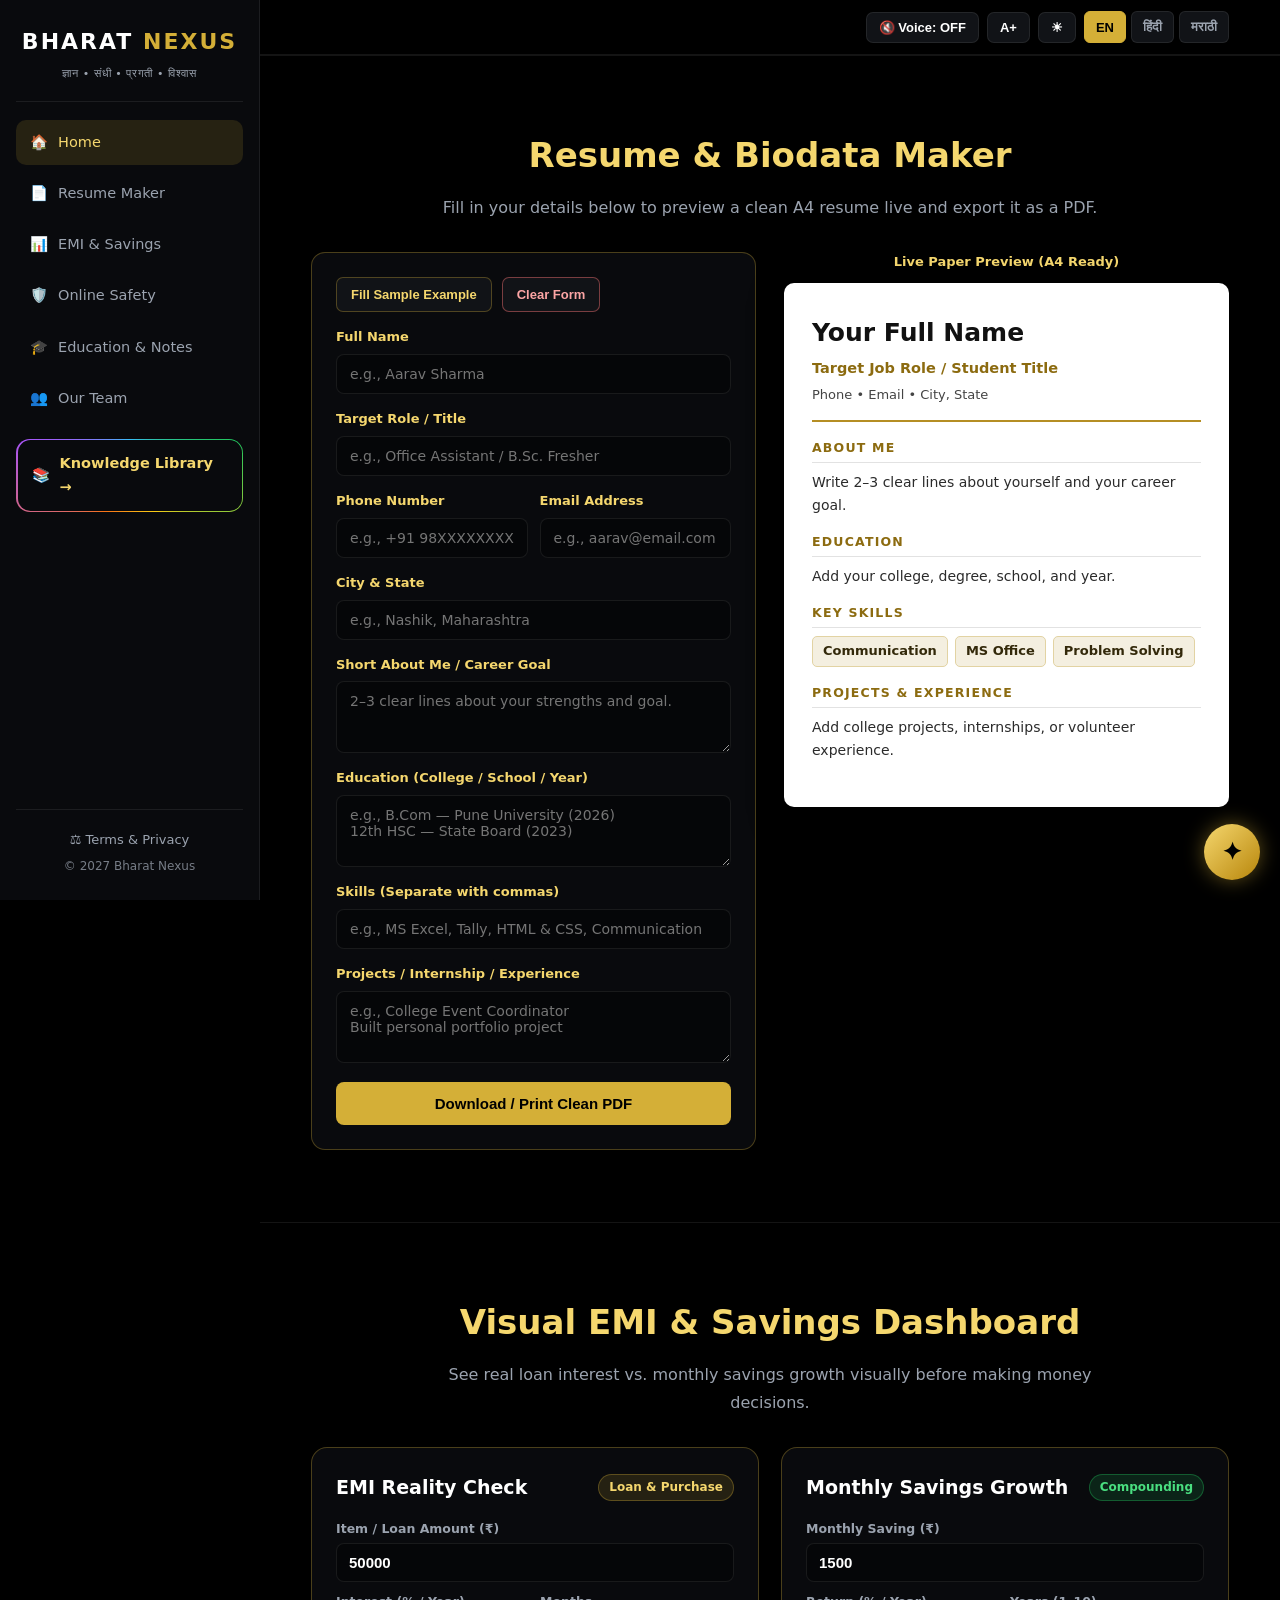
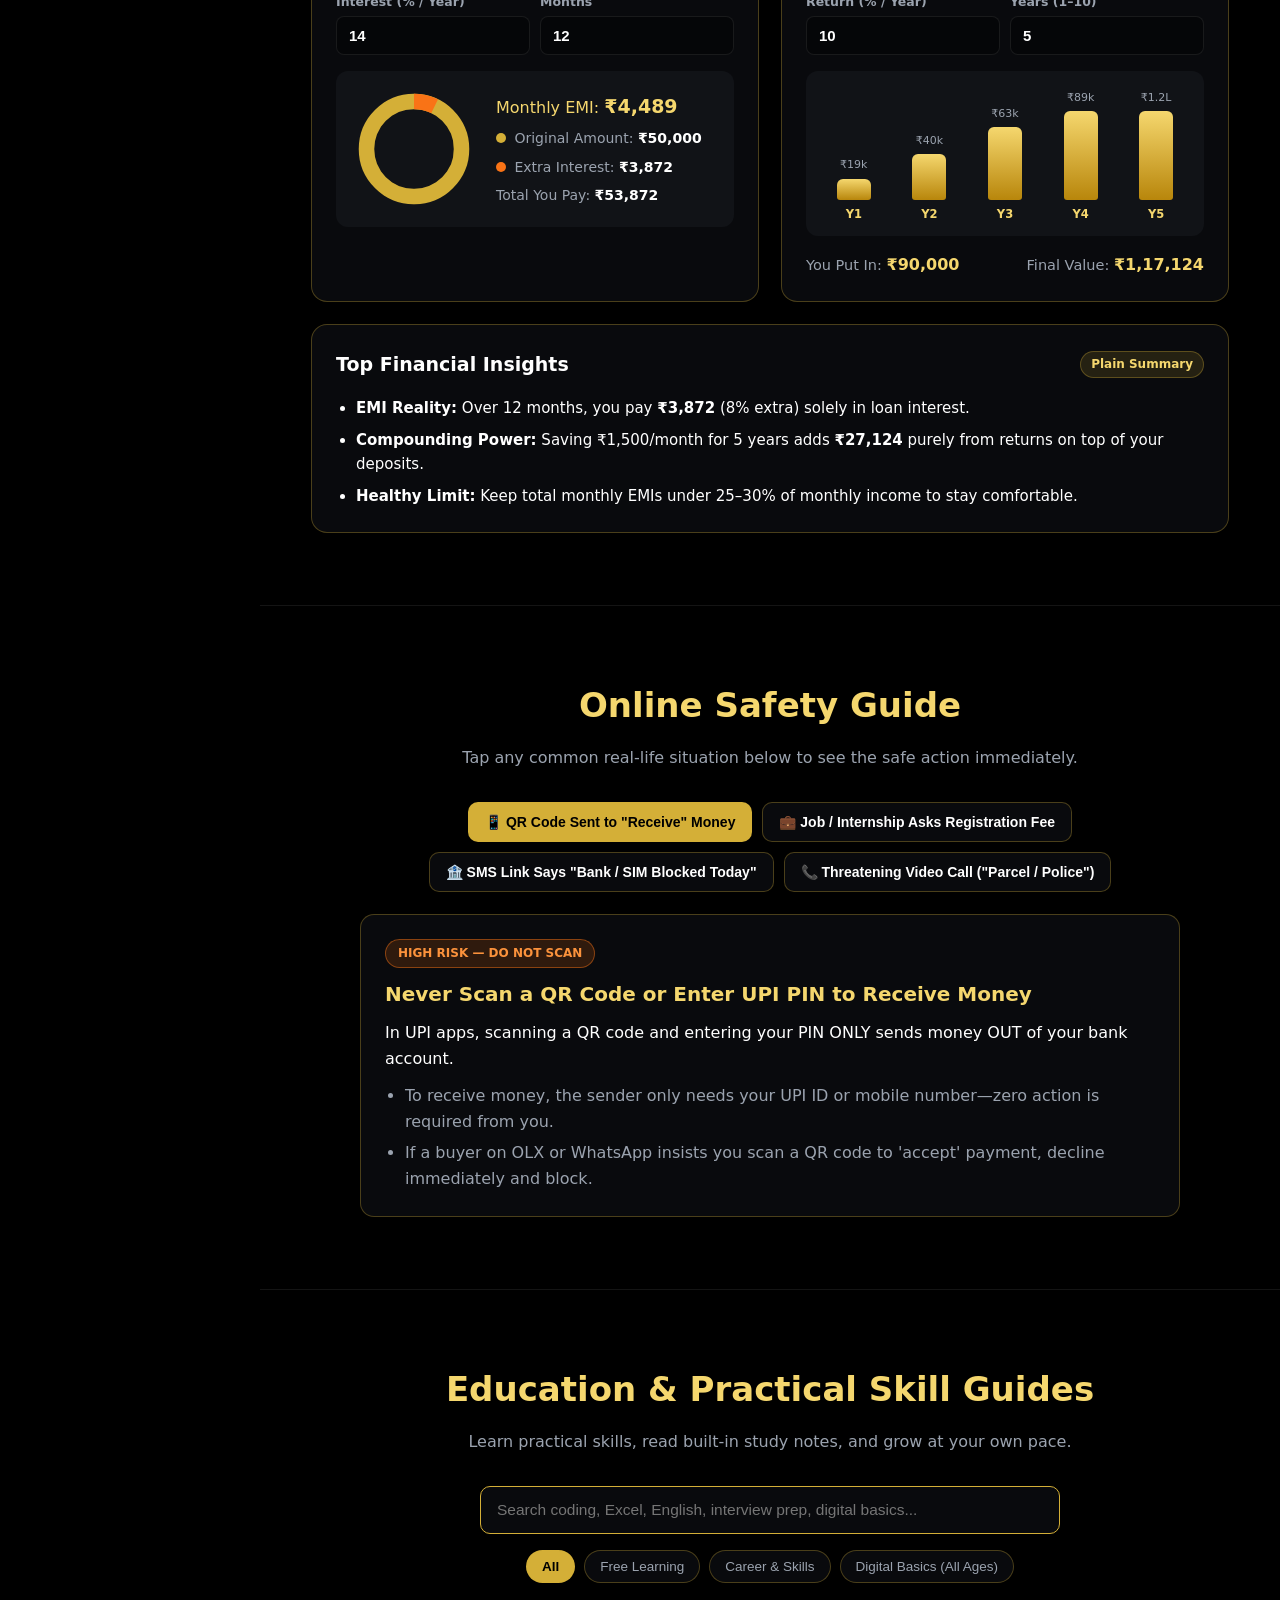
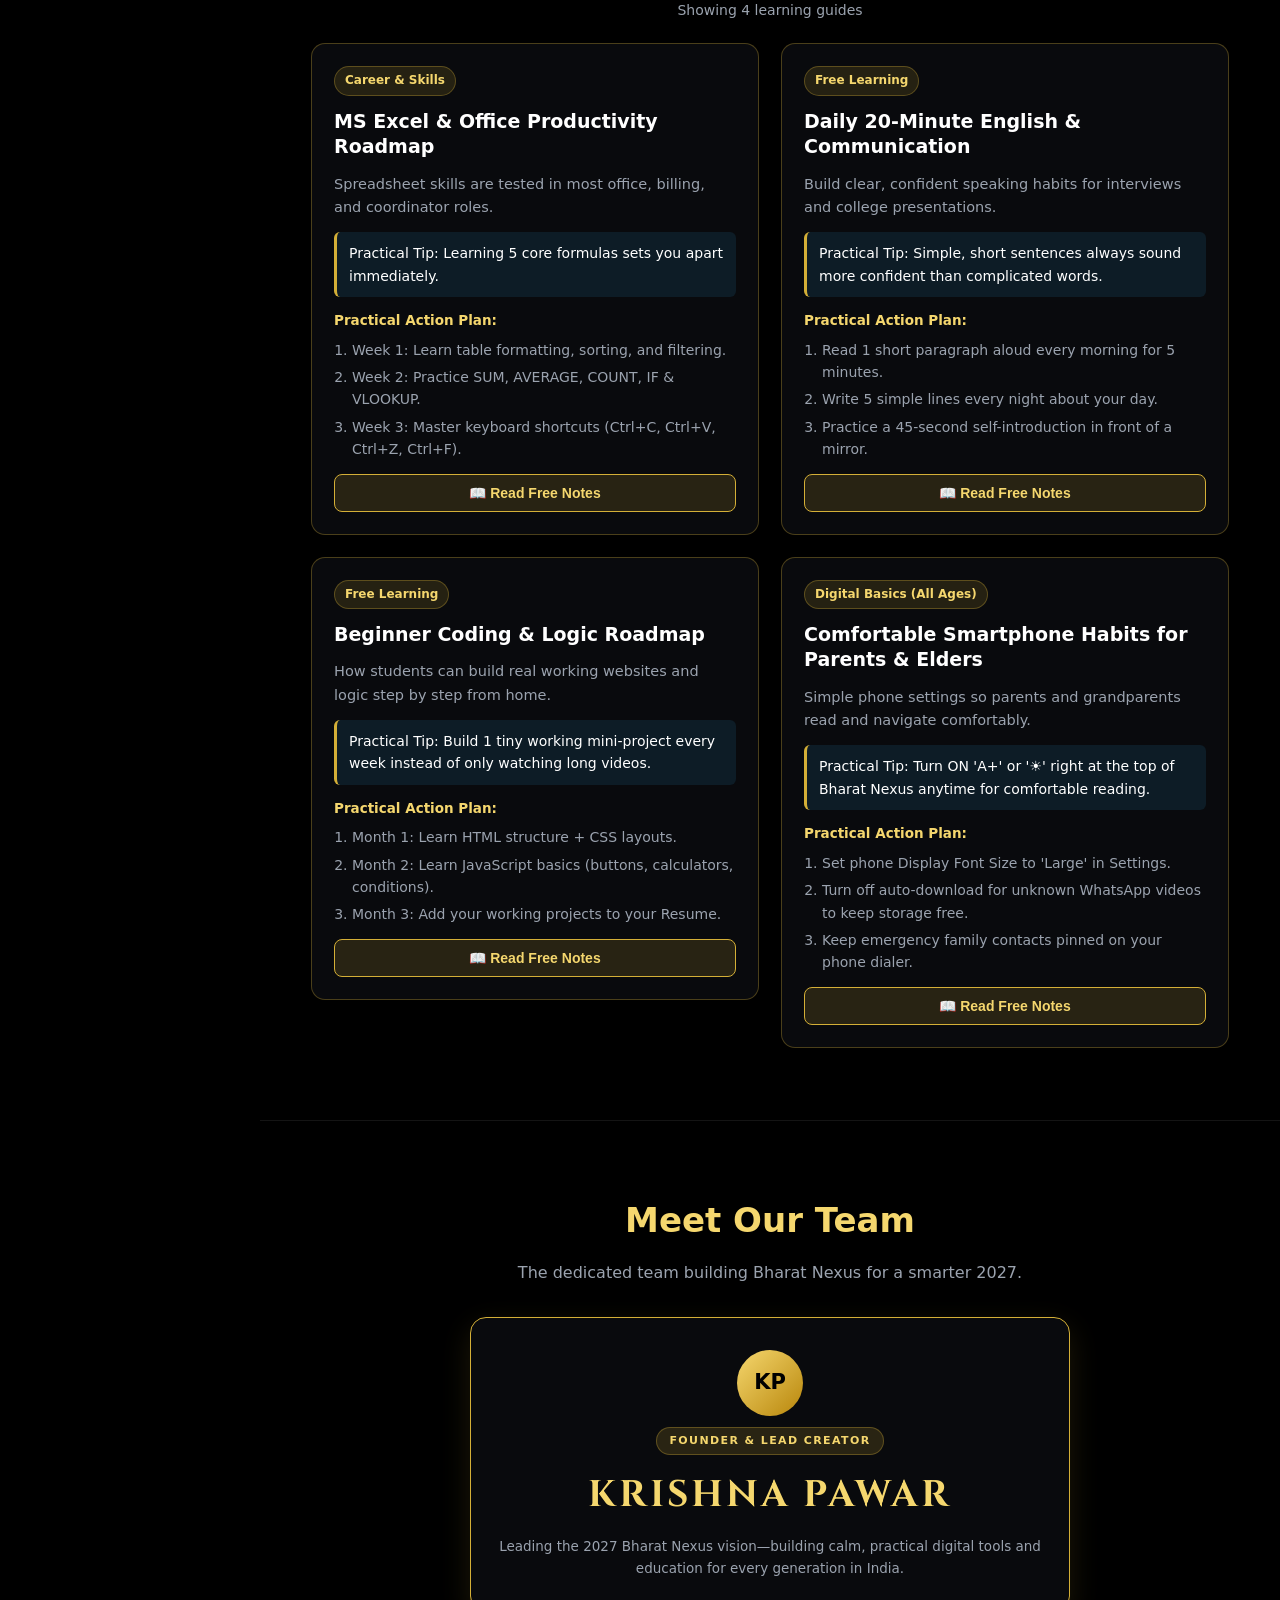
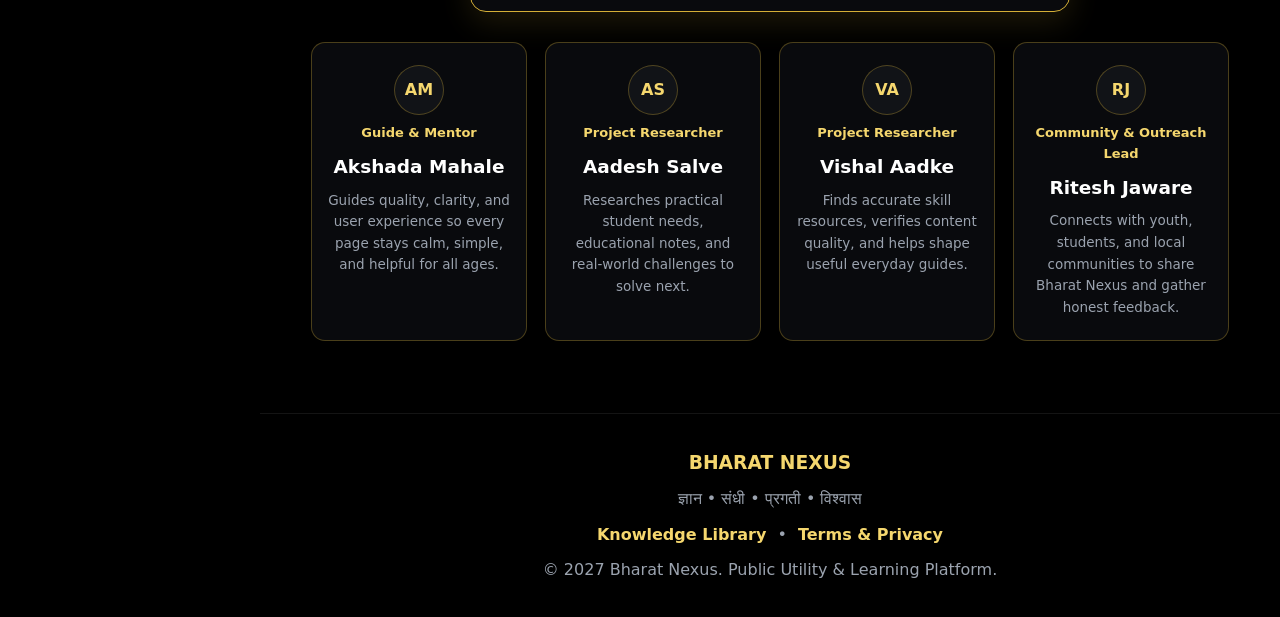
==== commit 980bc874: "Update index.html" ====
--- a/index.html
+++ b/index.html
@@ -4,12 +4,8 @@
 <head>
     <meta charset="UTF-8">
     <meta name="viewport" content="width=device-width, initial-scale=1.0">
-    <title>Bharat Nexus | Smart Citizen Hub</title>
-    <meta name="description"
-        content="Bharat Nexus — Practical tools, financial clarity, online safety, and lifelong learning for every generation.">
-    <meta property="og:title" content="Bharat Nexus | Smart Citizen Hub">
-    <meta property="og:description" content="Practical digital tools, financial clarity, and educational resources for every generation.">
-    <meta property="og:type" content="website">
+    <title>Bharat Nexus</title>
+    <meta name="description" content="Bharat Nexus — Smart Citizen Hub">
     <link rel="icon" type="image/svg+xml"
         href="data:image/svg+xml,%3Csvg xmlns='http://www.w3.org/2000/svg' viewBox='0 0 64 64'%3E%3Crect width='64' height='64' rx='14' fill='%23000000'/%3E%3Ctext x='50%25' y='54%25' dominant-baseline='middle' text-anchor='middle' fill='%23d4af37' font-family='Georgia,serif' font-size='32' font-weight='bold'%3EBN%3C/text%3E%3C/svg%3E">
     <link rel="preconnect" href="https://fonts.googleapis.com">
@@ -34,7 +30,7 @@
             <nav class="sidebar-nav">
                 <a href="#home" class="side-link active">
                     <span class="side-icon" aria-hidden="true">🏠</span>
-                    <span data-i18n="navHome">Smart Citizen Hub</span>
+                    <span>Home</span>
                 </a>
                 <a href="#resume-builder" class="side-link">
                     <span class="side-icon" aria-hidden="true">📄</span>
@@ -98,28 +94,8 @@
                 </div>
             </header>
 
-            <!-- SLEEK EXECUTIVE HERO SECTION -->
-            <main id="home" class="hero-section">
-                <p class="tagline" data-i18n="heroTagline">
-                    KNOWLEDGE • OPPORTUNITY • PROGRESS • TRUST
-                </p>
-
-                <div class="hub-title-glow rotating-border-card">
-                    <div class="rotating-inner hub-title-inner">
-                        <h1 id="hero-title" data-i18n="heroTitle">SMART CITIZEN <span>HUB</span></h1>
-                    </div>
-                </div>
-
-                <p class="intro" data-i18n="heroIntro">
-                    Everyday tools, financial clarity, and practical knowledge crafted for students, families, and senior citizens.
-                </p>
-
-                <div class="hero-actions">
-                    <a href="#resume-builder" class="start-button" data-i18n="heroCta">BUILD RESUME</a>
-                    <a href="#money-dashboard" class="outline-hero-btn" data-i18n="heroCtaMoney">EMI &amp; SAVINGS</a>
-                    <a href="library.html" class="outline-hero-btn" data-i18n="heroCtaLib">OPEN LIBRARY</a>
-                </div>
-            </main>
+            <!-- 100% PURE BLANK DARK BLACK HOME -->
+            <main id="home" class="blank-home"></main>
 
             <!-- OPTION C: RESUME & BIODATA MAKER -->
             <section id="resume-builder">
@@ -431,7 +407,6 @@
                 </div>
             </section>
 
-            <!-- FOOTER -->
             <footer>
                 <h3>BHARAT NEXUS</h3>
                 <p>ज्ञान • संधी • प्रगती • विश्वास</p>
--- a/style.css
+++ b/style.css
@@ -1,19 +1,19 @@
 /* =================================================
    BHARAT NEXUS - SMART CITIZEN HUB STYLESHEET
-   Pure Black + Huge Crystal 7 + Luminous Jewel Aura
+   Pure Sleek Black Minimalist Luxury Edition
 ================================================= */
 
 :root {
-    --bg-main: #030305;
-    --bg-surface: #090b0f;
-    --bg-card: #11141b;
-    --bg-input: #06070a;
+    --bg-main: #000000;
+    --bg-surface: #090a0d;
+    --bg-card: #111317;
+    --bg-input: #050608;
     --text-main: #ffffff;
-    --text-muted: #a1aab8;
+    --text-muted: #9ba3af;
     --gold: #d4af37;
     --gold-soft: #f5d76e;
     --border-gold: rgba(212, 175, 55, 0.32);
-    --border-subtle: rgba(255, 255, 255, 0.09);
+    --border-subtle: rgba(255, 255, 255, 0.08);
 }
 
 body.light-mode {
@@ -67,132 +67,7 @@
 }
 
 /* =================================================
-   1. FULL BLACK OPENING STAGE: HUGE CRYSTAL '7'
-================================================= */
-.hero-stage-only {
-    min-height: calc(100vh - 58px);
-    display: flex;
-    align-items: center;
-    justify-content: center;
-    padding: 10px 20px 24px 20px;
-    background: #030305;
-    overflow: hidden;
-}
-
-.crystal-stage {
-    position: relative;
-    width: min(96%, 860px);
-    min-height: clamp(460px, 86vh, 720px);
-    display: flex;
-    flex-direction: column;
-    align-items: center;
-    justify-content: center;
-    cursor: pointer;
-    perspective: 1300px;
-    user-select: none;
-    outline: none;
-    isolation: isolate;
-}
-
-/* VIBRANT PRISMATIC JEWEL AURA (LASER CYAN + ROYAL AMETHYST + DIAMOND CORE) */
-.crystal-aura {
-    position: absolute;
-    left: 50%;
-    top: 50%;
-    width: clamp(340px, 60vw, 680px);
-    height: clamp(300px, 52vw, 560px);
-    transform: translate(-50%, -46%) scale(0.75);
-    border-radius: 50%;
-    background: radial-gradient(
-        circle at 50% 50%,
-        rgba(255, 255, 255, 0.45) 0%,
-        rgba(0, 240, 255, 0.65) 26%,
-        rgba(121, 40, 202, 0.5) 54%,
-        rgba(3, 3, 5, 0) 74%
-    );
-    filter: blur(42px);
-    opacity: 0;
-    z-index: 0;
-    pointer-events: none;
-    transition: opacity 0.25s ease, transform 0.25s ease;
-}
-
-.crystal-7-img {
-    position: relative;
-    z-index: 2;
-    height: clamp(420px, 84vh, 680px);
-    width: auto;
-    max-width: 100%;
-    object-fit: contain;
-    mix-blend-mode: screen;
-    filter: saturate(0) brightness(0.85) contrast(2.3);
-    -webkit-mask-image: radial-gradient(ellipse 32% 50% at 50% 49%, #000 72%, transparent 94%);
-    mask-image: radial-gradient(ellipse 32% 50% at 50% 49%, #000 72%, transparent 94%);
-    transform-origin: center center;
-    animation: slowSpin7 9s ease-in-out infinite;
-}
-
-.crystal-reveal-brand {
-    position: relative;
-    z-index: 3;
-    margin-top: -38px;
-    font-family: "Cinzel", Georgia, serif;
-    font-size: clamp(24px, 4.2vw, 42px);
-    font-weight: 700;
-    letter-spacing: 6px;
-    color: #ffffff;
-    text-shadow: 0 0 25px rgba(0, 240, 255, 0.75), 0 0 50px rgba(121, 40, 202, 0.5);
-    white-space: nowrap;
-    pointer-events: none;
-    opacity: 0;
-    transform: translateY(22px);
-    transition: opacity 0.16s ease, transform 0.16s ease;
-}
-
-.crystal-reveal-brand span {
-    color: #f5d76e;
-    text-shadow: 0 0 24px rgba(245, 215, 110, 0.85);
-}
-
-/* RISES SMOOTHLY WITH PRISMATIC SHIMMER ON HOVER OR TAP */
-.crystal-stage:hover .crystal-aura,
-.crystal-stage.active .crystal-aura {
-    opacity: 1;
-    transform: translate(-50%, -50%) scale(1.1);
-    animation: jewelAuraPulse 6s ease-in-out infinite alternate;
-    transition: opacity 0.95s ease, transform 1s cubic-bezier(0.22, 1, 0.36, 1);
-}
-
-.crystal-stage:hover .crystal-reveal-brand,
-.crystal-stage.active .crystal-reveal-brand {
-    opacity: 1;
-    transform: translateY(0);
-    transition: opacity 0.95s ease, transform 0.95s cubic-bezier(0.22, 1, 0.36, 1);
-}
-
-@keyframes jewelAuraPulse {
-    0% {
-        filter: blur(40px) hue-rotate(0deg);
-        transform: translate(-50%, -50%) scale(1.06);
-    }
-    50% {
-        filter: blur(48px) hue-rotate(25deg);
-        transform: translate(-50%, -50%) scale(1.14);
-    }
-    100% {
-        filter: blur(40px) hue-rotate(0deg);
-        transform: translate(-50%, -50%) scale(1.06);
-    }
-}
-
-@keyframes slowSpin7 {
-    0% { transform: rotateY(-22deg); }
-    50% { transform: rotateY(22deg); }
-    100% { transform: rotateY(-22deg); }
-}
-
-/* =================================================
-   2. 1.5PX 4-SIDED ROTATING COLOR BORDER
+   1. 1.5PX 4-SIDED ROTATING COLOR BORDER
 ================================================= */
 .rotating-border-card {
     position: relative;
@@ -208,9 +83,8 @@
     position: absolute;
     top: 50%;
     left: 50%;
-    width: 150%;
-    aspect-ratio: 1 / 1;
-    min-height: 260%;
+    width: 250%;
+    height: 250%;
     transform: translate(-50%, -50%) rotate(0deg);
     background: conic-gradient(
         #38bdf8,
@@ -241,7 +115,7 @@
 }
 
 /* =================================================
-   3. APP SHELL: LEFT SIDEBAR + WORKSPACE
+   2. APP SHELL: LEFT SIDEBAR + WORKSPACE
 ================================================= */
 .app-shell {
     position: relative;
@@ -355,7 +229,7 @@
 .sidebar-overlay {
     position: fixed;
     inset: 0;
-    background: rgba(0, 0, 0, 0.65);
+    background: rgba(0, 0, 0, 0.7);
     z-index: 4999;
 }
 
@@ -368,6 +242,7 @@
     min-width: 0;
     display: flex;
     flex-direction: column;
+    background: var(--bg-main);
 }
 
 /* TOP UTILITY BAR */
@@ -375,8 +250,8 @@
     position: sticky;
     top: 0;
     z-index: 1000;
-    background: rgba(3, 3, 5, 0.88);
-    backdrop-filter: blur(10px);
+    background: rgba(0, 0, 0, 0.85);
+    backdrop-filter: blur(12px);
     border-bottom: 1px solid var(--border-subtle);
     padding: 11px 5%;
     display: flex;
@@ -446,39 +321,42 @@
 
 .lang-btn.active {
     background: var(--gold);
-    color: #030305;
+    color: #000000;
     border-color: var(--gold);
 }
 
 /* =================================================
-   4. SMART CITIZEN HUB OVERVIEW SECTION
+   3. CLEAN EXECUTIVE HERO SECTION
 ================================================= */
-.hub-overview-section {
-    padding: 75px 5%;
-    display: flex;
-    flex-direction: column;
+.hero-section {
+    min-height: calc(100vh - 65px);
+    display: flex;
+    flex-direction: column;
+    justify-content: center;
     align-items: center;
     text-align: center;
+    padding: 60px 24px;
+    background: radial-gradient(circle at 50% 45%, #08090d 0%, #000000 70%);
 }
 
 .tagline {
     color: var(--gold-soft);
-    letter-spacing: 3px;
+    letter-spacing: 4px;
     font-size: 12px;
     font-weight: 600;
-    margin-bottom: 20px;
+    margin-bottom: 24px;
 }
 
 .hub-title-glow {
-    margin-bottom: 22px;
+    margin-bottom: 24px;
 }
 
 .hub-title-inner {
-    padding: 16px 36px;
+    padding: 20px 42px;
 }
 
 .hub-title-inner h1 {
-    font-size: clamp(26px, 4.6vw, 48px);
+    font-size: clamp(28px, 5.2vw, 54px);
     letter-spacing: 2px;
     color: var(--text-main);
     line-height: 1.2;
@@ -490,24 +368,24 @@
 
 .intro {
     color: var(--text-muted);
-    font-size: 17px;
+    font-size: 17.5px;
     line-height: 1.75;
-    max-width: 640px;
-    margin-bottom: 28px;
+    max-width: 660px;
+    margin-bottom: 32px;
 }
 
 .hero-actions {
     display: flex;
     flex-wrap: wrap;
     justify-content: center;
-    gap: 12px;
+    gap: 14px;
 }
 
 .start-button {
     display: inline-block;
     background: var(--gold);
-    color: #030305;
-    padding: 13px 26px;
+    color: #000000;
+    padding: 14px 28px;
     text-decoration: none;
     font-weight: 700;
     font-size: 14px;
@@ -525,7 +403,7 @@
     display: inline-block;
     border: 1.5px solid var(--border-gold);
     color: var(--text-main);
-    padding: 12px 22px;
+    padding: 13px 24px;
     text-decoration: none;
     font-weight: 600;
     font-size: 14px;
@@ -540,14 +418,14 @@
 
 /* SHARED SECTIONS */
 section {
-    padding: 64px 5%;
+    padding: 72px 5%;
     text-align: center;
     border-top: 1px solid var(--border-subtle);
 }
 
 section h2 {
     color: var(--gold-soft);
-    font-size: clamp(23px, 3.2vw, 32px);
+    font-size: clamp(24px, 3.2vw, 34px);
     margin-bottom: 12px;
 }
 
@@ -556,17 +434,17 @@
     font-size: 16px;
     line-height: 1.75;
     max-width: 720px;
-    margin: 0 auto 28px auto;
+    margin: 0 auto 30px auto;
 }
 
 /* =================================================
-   5. OPTION C: RESUME MAKER
+   4. OPTION C: RESUME MAKER
 ================================================= */
 .resume-workspace {
     display: grid;
     grid-template-columns: 1fr 1fr;
-    gap: 26px;
-    max-width: 1160px;
+    gap: 28px;
+    max-width: 1180px;
     margin: 0 auto;
     text-align: left;
     align-items: start;
@@ -576,10 +454,10 @@
     background: var(--bg-surface);
     border: 1px solid var(--border-gold);
     border-radius: 14px;
-    padding: 22px;
-    display: flex;
-    flex-direction: column;
-    gap: 14px;
+    padding: 24px;
+    display: flex;
+    flex-direction: column;
+    gap: 15px;
 }
 
 .form-actions-top {
@@ -601,7 +479,7 @@
 
 .secondary-btn:hover {
     background: var(--gold);
-    color: #030305;
+    color: #000000;
 }
 
 .danger-outline {
@@ -658,7 +536,7 @@
 .print-btn {
     margin-top: 4px;
     background: var(--gold);
-    color: #030305;
+    color: #000000;
     border: none;
     border-radius: 8px;
     padding: 13px 18px;
@@ -689,7 +567,7 @@
     color: #1f1f1f;
     border-radius: 10px;
     padding: 30px 28px;
-    box-shadow: 0 12px 32px rgba(0, 0, 0, 0.45);
+    box-shadow: 0 12px 32px rgba(0, 0, 0, 0.5);
     min-height: 520px;
 }
 
@@ -756,13 +634,13 @@
 }
 
 /* =================================================
-   6. OPTION B: VISUAL EMI & SAVINGS BENTO DASHBOARD
+   5. OPTION B: VISUAL EMI & SAVINGS BENTO DASHBOARD
 ================================================= */
 .bento-dashboard {
     display: grid;
     grid-template-columns: 1fr 1fr;
     gap: 22px;
-    max-width: 1160px;
+    max-width: 1180px;
     margin: 0 auto;
     text-align: left;
 }
@@ -771,7 +649,7 @@
     background: var(--bg-surface);
     border: 1px solid var(--border-gold);
     border-radius: 16px;
-    padding: 22px;
+    padding: 24px;
     display: flex;
     flex-direction: column;
     gap: 16px;
@@ -981,7 +859,7 @@
 }
 
 /* =================================================
-   7. OPTION A: ONLINE SAFETY GUIDE
+   6. OPTION A: ONLINE SAFETY GUIDE
 ================================================= */
 .safety-scenarios {
     display: flex;
@@ -1007,7 +885,7 @@
 .scenario-btn:hover,
 .scenario-btn.active {
     background: var(--gold);
-    color: #030305;
+    color: #000000;
 }
 
 .safety-result-box {
@@ -1056,7 +934,7 @@
 }
 
 /* =================================================
-   8. EDUCATION SECTION
+   7. EDUCATION SECTION
 ================================================= */
 .search-box-wrap {
     margin: 18px auto 16px auto;
@@ -1094,7 +972,7 @@
 
 .filter-btn.active {
     background: var(--gold);
-    color: #030305;
+    color: #000000;
     font-weight: 700;
 }
 
@@ -1109,7 +987,7 @@
     grid-template-columns: repeat(auto-fit, minmax(295px, 1fr));
     gap: 22px;
     text-align: left;
-    max-width: 1160px;
+    max-width: 1180px;
     margin: 0 auto;
     align-items: start;
 }
@@ -1183,7 +1061,7 @@
 
 .read-notes-btn:hover {
     background: var(--gold);
-    color: #030305;
+    color: #000000;
 }
 
 .card-notes-drawer {
@@ -1217,7 +1095,7 @@
 }
 
 /* =================================================
-   9. MEET OUR TEAM
+   8. MEET OUR TEAM
 ================================================= */
 .founder-card {
     max-width: 600px;
@@ -1252,7 +1130,7 @@
     height: 66px;
     font-size: 21px;
     background: linear-gradient(135deg, #f5d76e, #b8860b);
-    color: #030305;
+    color: #000000;
     border: none;
 }
 
@@ -1279,7 +1157,7 @@
     display: grid;
     grid-template-columns: repeat(4, 1fr);
     gap: 18px;
-    max-width: 1160px;
+    max-width: 1180px;
     margin: 0 auto;
 }
 
@@ -1351,7 +1229,7 @@
     border: none;
     border-radius: 50%;
     background: linear-gradient(135deg, #f5d76e, #b8860b);
-    color: #030305;
+    color: #000000;
     font-size: 24px;
     font-weight: bold;
     cursor: pointer;
@@ -1412,11 +1290,11 @@
 
 .chat-quick-btn:hover {
     background: var(--gold);
-    color: #030305;
+    color: #000000;
 }
 
 /* =================================================
-   10. RESPONSIVE
+   9. RESPONSIVE
 ================================================= */
 @media (max-width: 1100px) {
     .team-grid {
@@ -1458,19 +1336,18 @@
     }
 
     section {
-        padding: 46px 16px;
+        padding: 50px 18px;
     }
 }
 
 /* =================================================
-   11. BULLETPROOF PRINT: PRINTS ONLY 1-PAGE RESUME
+   10. BULLETPROOF PRINT: PRINTS ONLY 1-PAGE RESUME
 ================================================= */
 @media print {
     .sidebar-overlay,
     .sidebar,
     .topbar,
     #home,
-    #hub-overview,
     #money-dashboard,
     #safety-guide,
     #education,
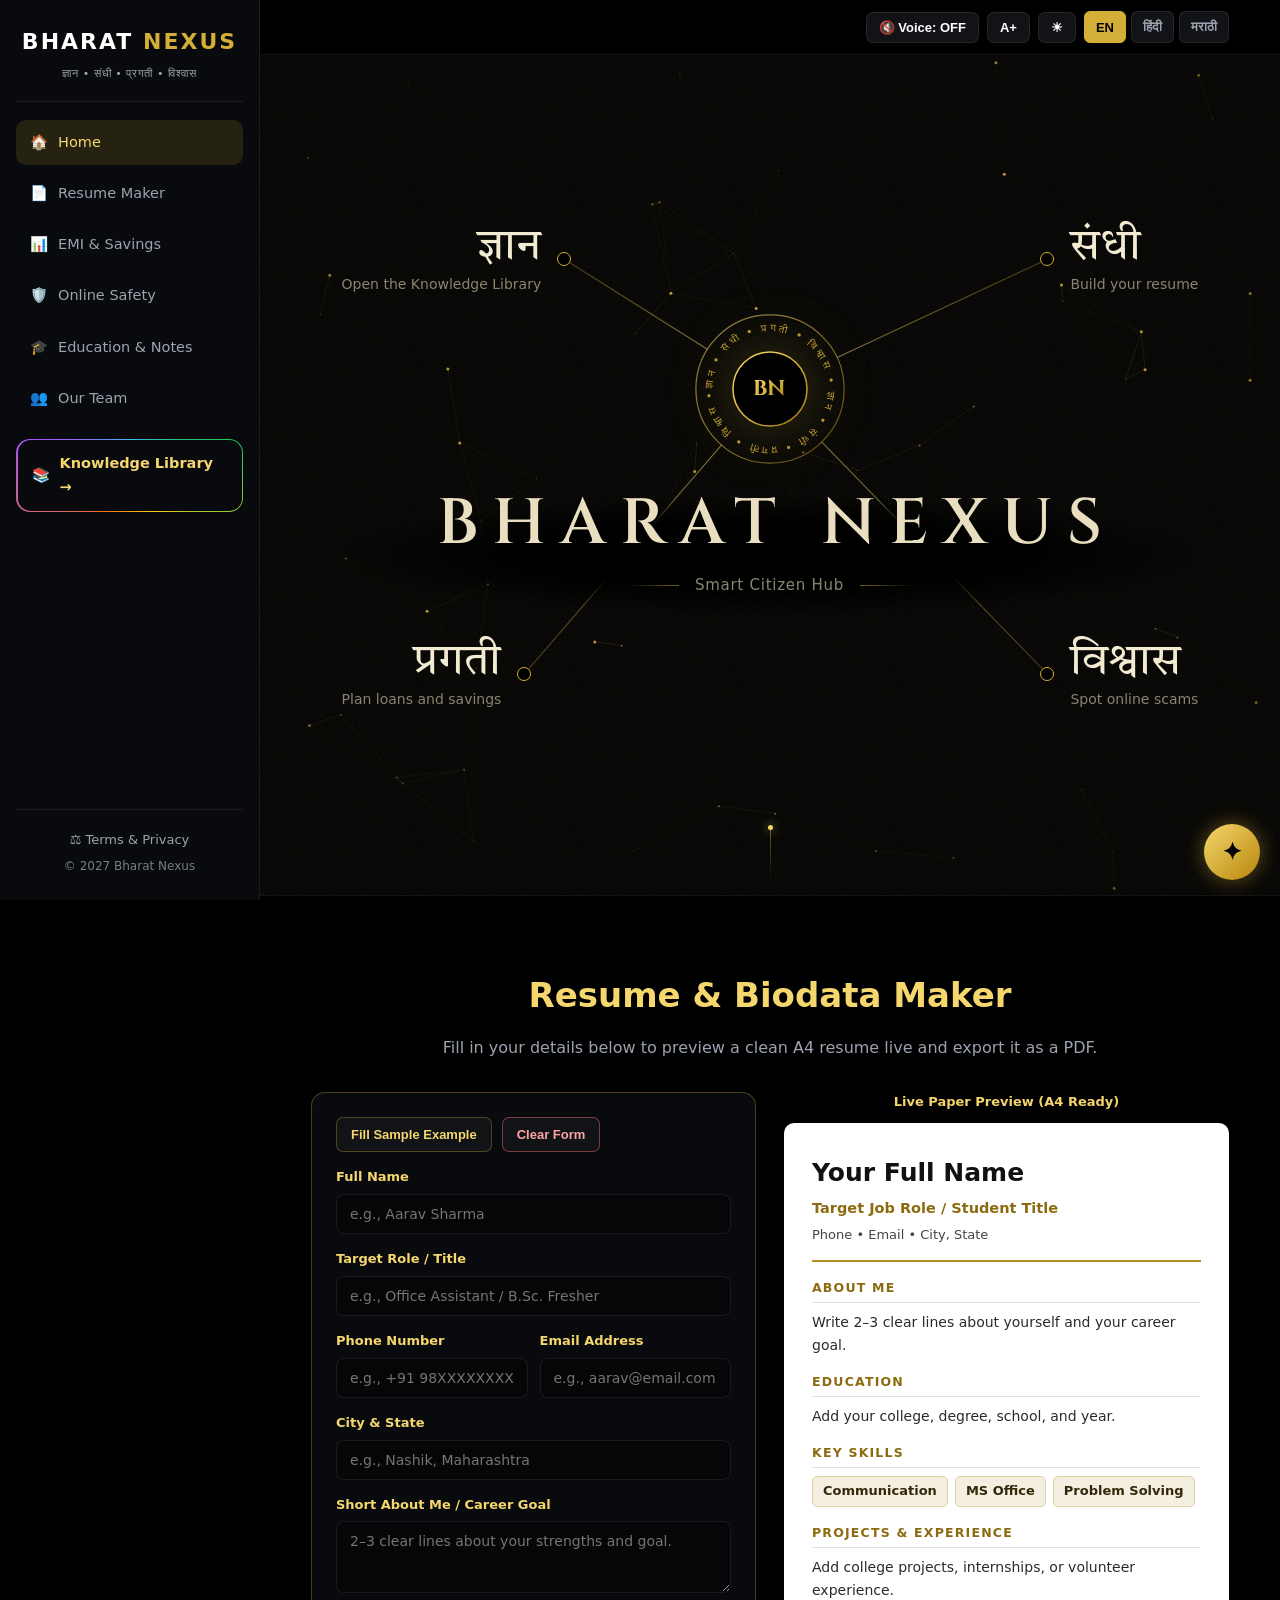
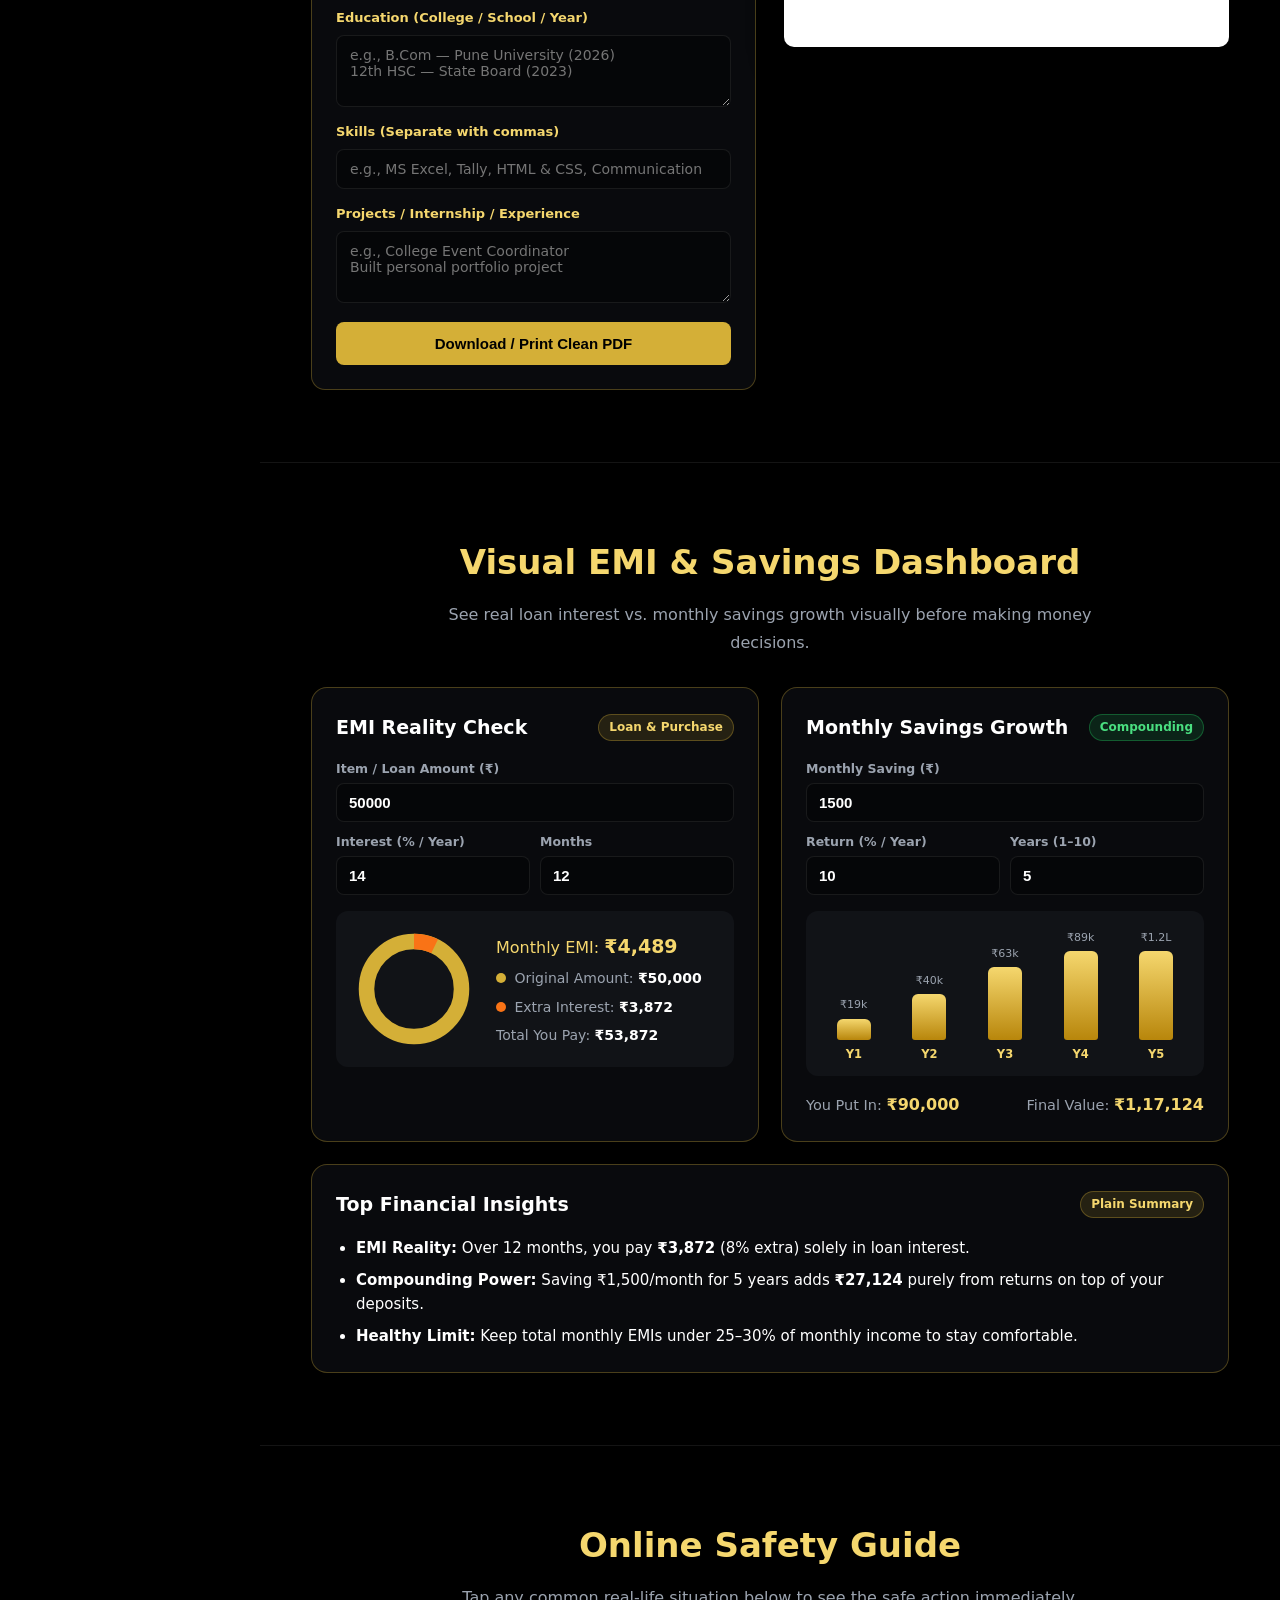
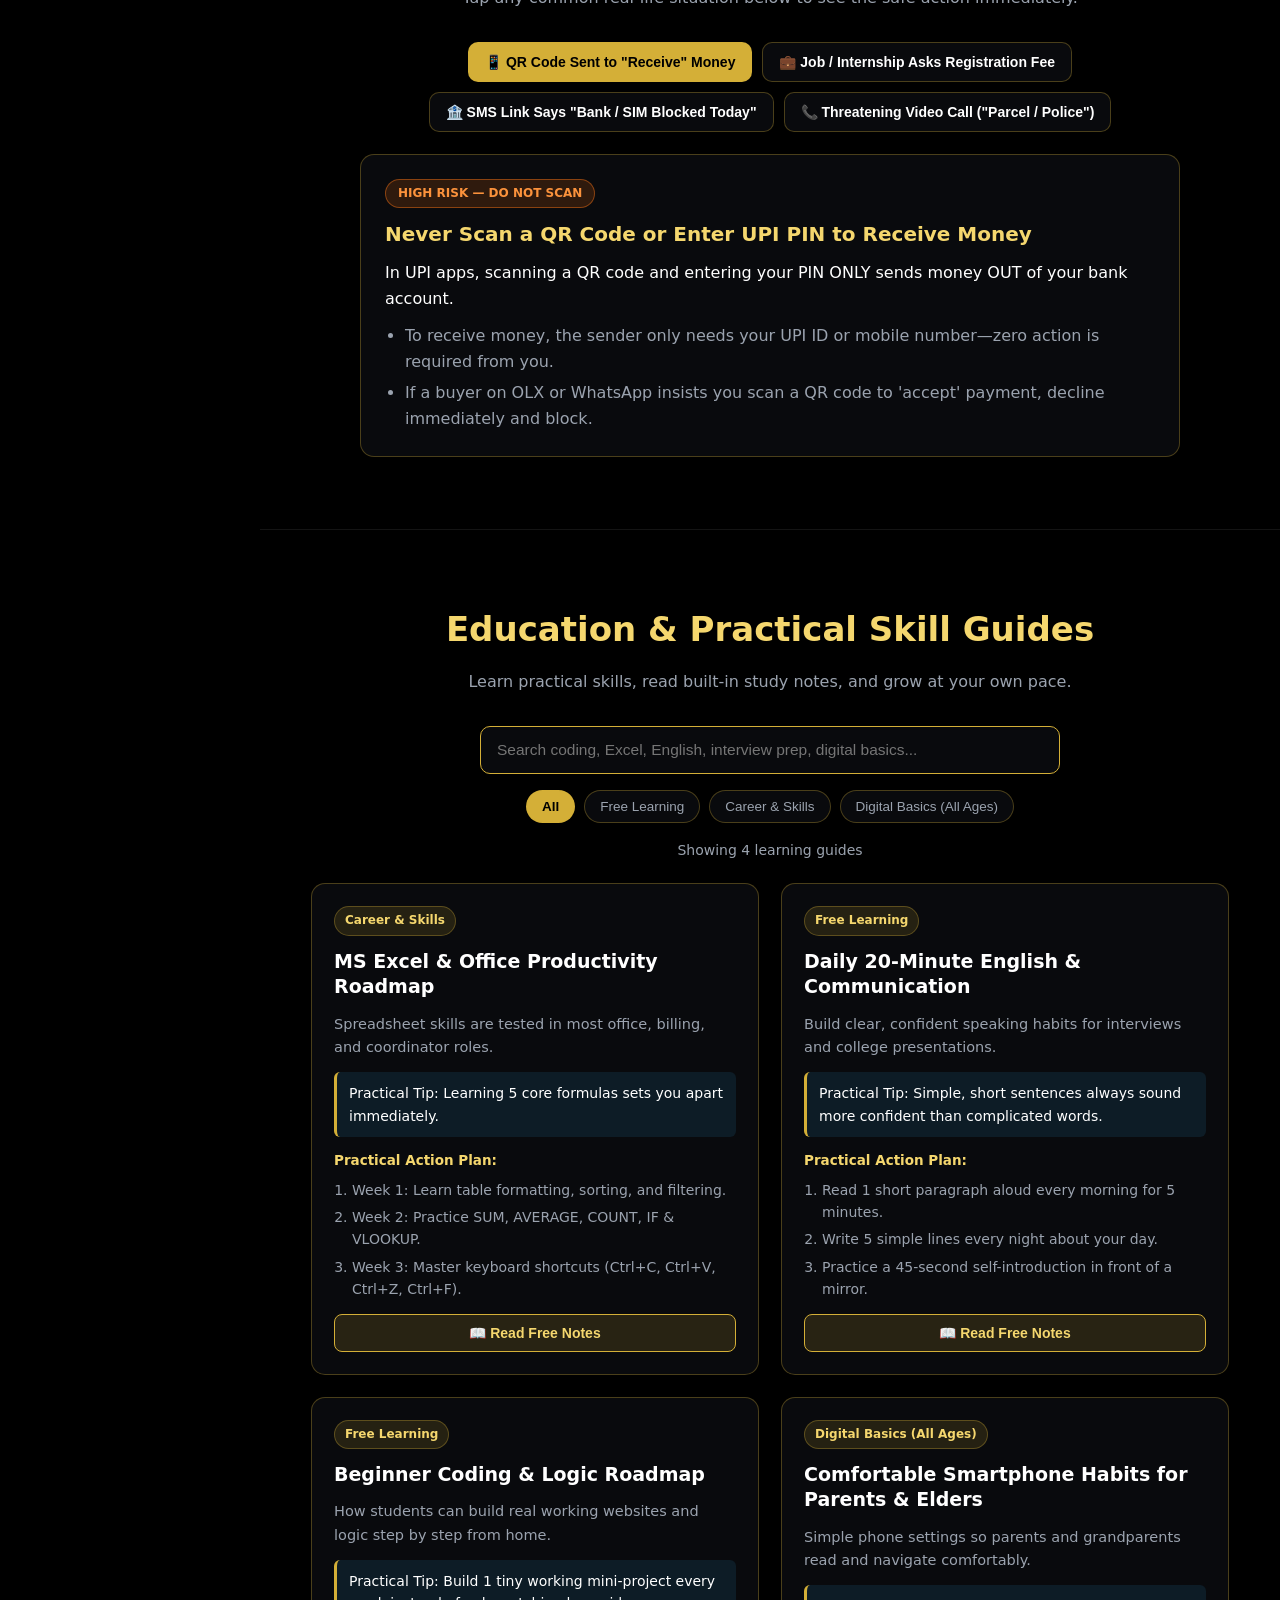
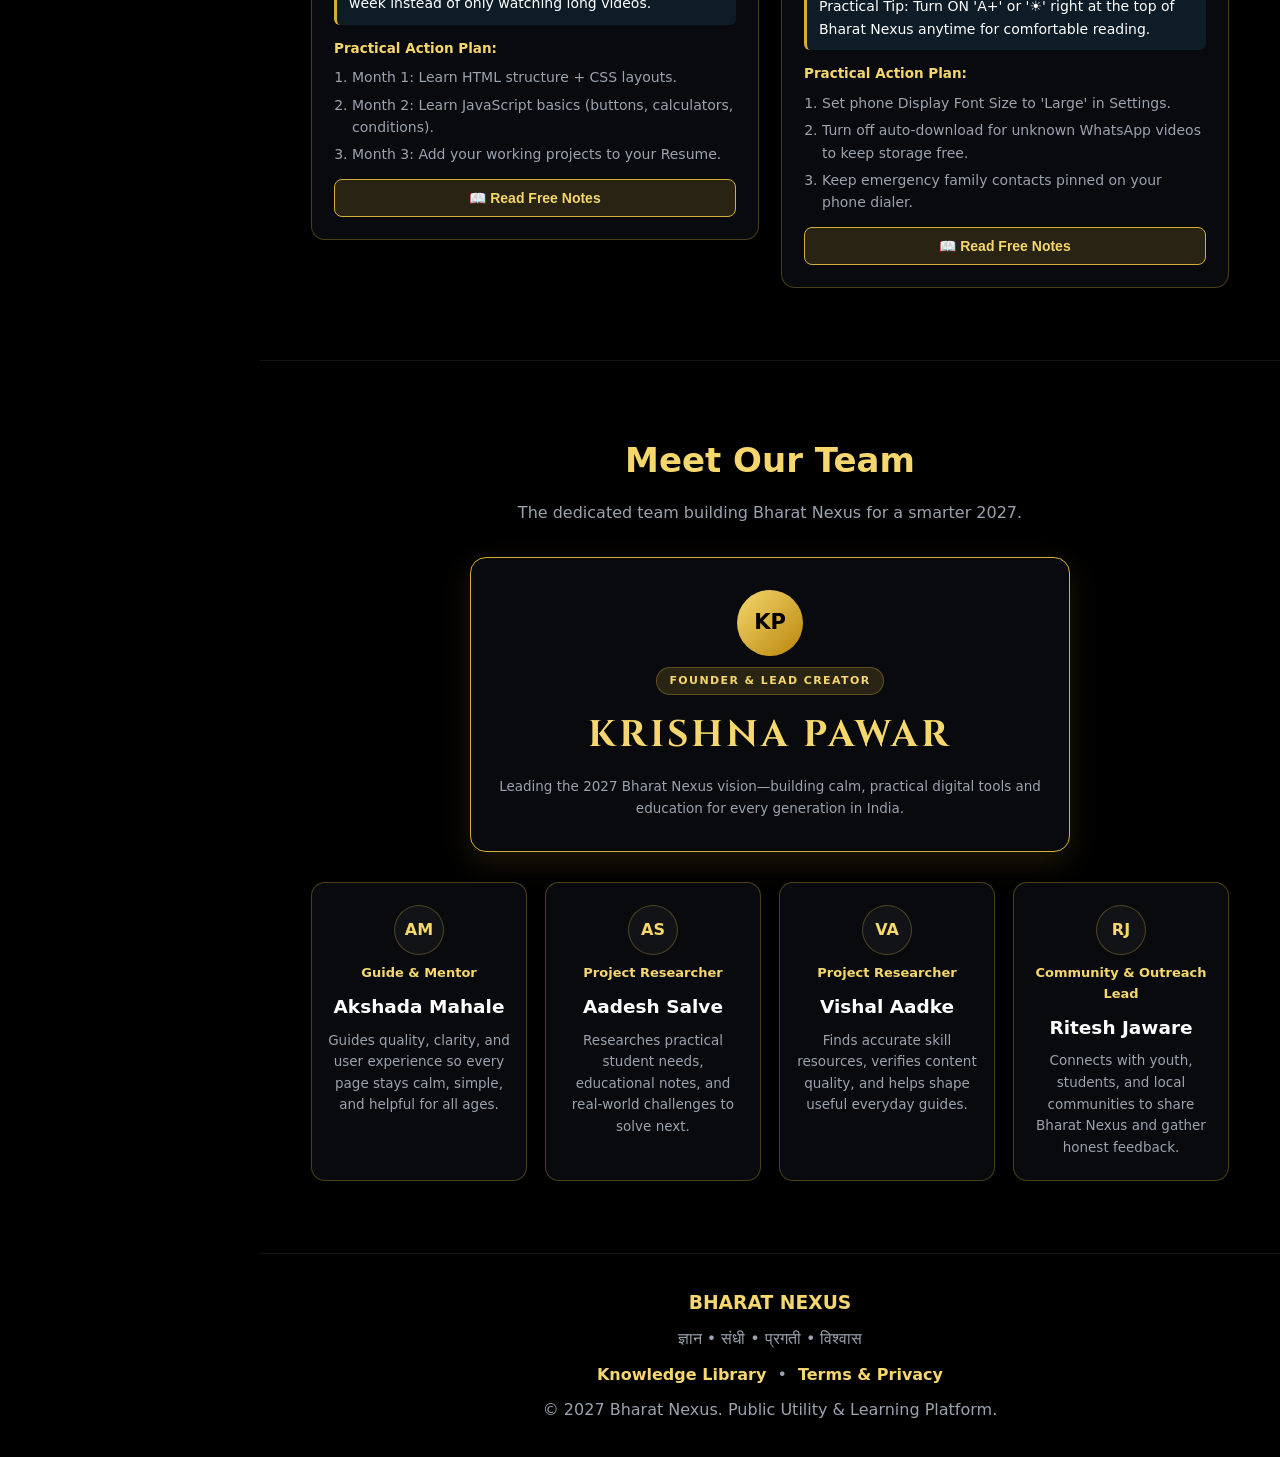
==== commit 648324ae: "Add files via upload" ====
--- a/index.html
+++ b/index.html
@@ -11,7 +11,213 @@
     <link rel="preconnect" href="https://fonts.googleapis.com">
     <link rel="preconnect" href="https://fonts.gstatic.com" crossorigin>
     <link href="https://fonts.googleapis.com/css2?family=Cinzel:wght@600;700&display=swap" rel="stylesheet">
-    <link rel="stylesheet" href="style.css">
+    <link href="https://fonts.googleapis.com/css2?family=Tiro+Devanagari+Marathi&display=swap" rel="stylesheet">
+    <link rel="stylesheet" href="style.css?v=4">
+    <style id="hx-css">
+/* =================================================
+   HX HOME: constellation console
+================================================= */
+.hx-home { position: relative; display: block; overflow: hidden; background: #000000; }
+
+.hx-home::after {
+    content: "";
+    position: absolute;
+    inset: 0;
+    z-index: 0;
+    pointer-events: none;
+    background:
+        url("data:image/svg+xml;utf8,<svg xmlns='http://www.w3.org/2000/svg' width='160' height='160'><filter id='n'><feTurbulence type='fractalNoise' baseFrequency='.9' numOctaves='2' stitchTiles='stitch'/><feColorMatrix values='0 0 0 0 1  0 0 0 0 .86  0 0 0 0 .5  0 0 0 .07 0'/></filter><rect width='100%' height='100%' filter='url(%23n)'/></svg>"),
+        radial-gradient(ellipse at 50% 45%, rgba(0, 0, 0, 0) 52%, rgba(0, 0, 0, 0.78) 100%);
+    opacity: 1;
+}
+
+#hx-canvas { position: absolute; inset: 0; width: 100%; height: 100%; display: block; z-index: 0; }
+
+.hx-stage {
+    position: relative;
+    z-index: 1;
+    min-height: calc(100vh - 60px);
+    display: flex;
+    flex-direction: column;
+    align-items: center;
+    justify-content: center;
+    padding: 48px 5% 90px;
+}
+
+.hx-core { position: relative; text-align: center; will-change: transform; }
+.hx-core::before {
+    content: "";
+    position: absolute;
+    z-index: -1;
+    top: 186px;
+    bottom: -16px;
+    left: -80px;
+    right: -80px;
+    background: radial-gradient(ellipse closest-side, #000000 55%, rgba(0, 0, 0, 0) 100%);
+}
+
+.hx-ring {
+    display: block;
+    width: 156px;
+    height: 156px;
+    margin: 0 auto 22px;
+    filter: drop-shadow(0 0 26px rgba(212, 175, 55, 0.24));
+    animation: hxFade 1s 0.1s both;
+}
+
+.hx-draw { stroke-dasharray: 478; stroke-dashoffset: 478; animation: hxDraw 1.6s 0.2s ease-out forwards; }
+.hx-ring-spin { transform-box: view-box; transform-origin: 80px 80px; animation: hxSpin 70s linear infinite; }
+
+.hx-name {
+    font-family: "Cinzel", Georgia, serif;
+    font-size: clamp(30px, 5.2vw, 64px);
+    font-weight: 600;
+    letter-spacing: 0.22em;
+    padding-left: 0.22em;
+    line-height: 1.1;
+    color: #f3ead2;
+    background: linear-gradient(100deg, #e9dfc0 0%, #e9dfc0 42%, #fffbe6 50%, #e9dfc0 58%, #e9dfc0 100%);
+    background-size: 260% 100%;
+    background-position: 120% 0;
+    -webkit-background-clip: text;
+    background-clip: text;
+    -webkit-text-fill-color: transparent;
+    animation: hxTrack 1.5s 0.35s cubic-bezier(0.2, 0.7, 0.2, 1) both, hxSweep 9s 2.4s ease-in-out infinite;
+}
+
+.hx-sub {
+    display: flex;
+    align-items: center;
+    justify-content: center;
+    gap: 16px;
+    margin-top: 14px;
+    font-size: 15px;
+    letter-spacing: 0.05em;
+    color: #8a8571;
+    animation: hxFade 0.9s 1s both;
+}
+.hx-sub::before, .hx-sub::after { content: ""; width: 54px; height: 1px; background: linear-gradient(90deg, transparent, rgba(212, 175, 55, 0.55)); }
+.hx-sub::after { transform: scaleX(-1); }
+
+.hx-pillars { position: absolute; inset: 0; pointer-events: none; }
+
+.hx-pillar {
+    position: absolute;
+    pointer-events: auto;
+    display: flex;
+    align-items: center;
+    gap: 16px;
+    color: #f3ead2;
+    text-decoration: none;
+    border-radius: 10px;
+    animation: hxFade 0.8s both;
+    animation-delay: calc(1.3s + var(--i) * 0.14s);
+}
+.hx-pillar:nth-child(1) { left: 8%; top: 20%; }
+.hx-pillar:nth-child(2) { right: 8%; top: 20%; }
+.hx-pillar:nth-child(3) { left: 8%; bottom: 22%; }
+.hx-pillar:nth-child(4) { right: 8%; bottom: 22%; }
+.hx-pillar:hover, .hx-pillar:focus-visible { z-index: 5; }
+.hx-l .hx-text { text-align: right; }
+.hx-r .hx-text { text-align: left; }
+
+.hx-text b {
+    display: block;
+    font-family: "Tiro Devanagari Marathi", "Noto Serif Devanagari", Georgia, serif;
+    font-weight: 400;
+    font-size: clamp(30px, 3.4vw, 46px);
+    line-height: 1.15;
+    transition: color 0.25s ease;
+}
+.hx-text small { display: block; font-size: 14px; color: #8a8571; transition: color 0.25s ease; }
+
+.hx-dot {
+    position: relative;
+    flex: none;
+    width: 14px;
+    height: 14px;
+    border-radius: 50%;
+    border: 1.5px solid #d4af37;
+    background: #000000;
+    transition: transform 0.25s ease, background 0.25s ease, box-shadow 0.25s ease;
+}
+.hx-dot::after {
+    content: "";
+    position: absolute;
+    inset: -7px;
+    border-radius: 50%;
+    border: 1px solid rgba(212, 175, 55, 0.55);
+    opacity: 0;
+    transform: scale(0.6);
+    transition: opacity 0.3s ease, transform 0.3s ease;
+}
+.hx-pillar:hover .hx-dot, .hx-pillar:focus-visible .hx-dot { transform: scale(1.3); background: #d4af37; box-shadow: 0 0 20px rgba(212, 175, 55, 0.75); }
+.hx-pillar:hover .hx-dot::after, .hx-pillar:focus-visible .hx-dot::after { opacity: 1; transform: scale(1); }
+.hx-pillar:hover .hx-text b, .hx-pillar:focus-visible .hx-text b { color: #f5d76e; }
+.hx-pillar:hover .hx-text small, .hx-pillar:focus-visible .hx-text small { color: #f3ead2; }
+.hx-pillar:focus-visible { outline: 2px solid #f5d76e; outline-offset: 8px; }
+
+.hx-panel {
+    position: absolute;
+    width: 258px;
+    padding: 14px 16px 12px;
+    text-align: left;
+    background: rgba(6, 6, 6, 0.94);
+    border: 1px solid rgba(212, 175, 55, 0.38);
+    border-radius: 12px;
+    box-shadow: 0 18px 40px rgba(0, 0, 0, 0.65);
+    -webkit-backdrop-filter: blur(8px);
+    backdrop-filter: blur(8px);
+    opacity: 0;
+    visibility: hidden;
+    transform: translateY(6px);
+    transition: opacity 0.25s ease, transform 0.25s ease, visibility 0.25s;
+}
+.hx-top .hx-panel { top: calc(100% + 14px); }
+.hx-bot .hx-panel { top: calc(100% + 14px); }
+.hx-l .hx-panel { left: 0; }
+.hx-r .hx-panel { right: 0; }
+.hx-panel ul { list-style: none; margin: 0 0 10px; padding: 0; display: grid; gap: 7px; }
+.hx-panel li { position: relative; padding-left: 15px; font-size: 13.5px; line-height: 1.45; color: #d9d0b5; }
+.hx-panel li::before { content: ""; position: absolute; left: 0; top: 0.58em; width: 5px; height: 5px; border-radius: 50%; background: #d4af37; }
+.hx-open { font-style: normal; font-size: 12.5px; letter-spacing: 0.08em; color: #f5d76e; }
+.hx-open::after { content: " \2192"; }
+
+@media (hover: hover) and (min-width: 761px) {
+    .hx-pillar:hover .hx-panel, .hx-pillar:focus-visible .hx-panel { opacity: 1; visibility: visible; transform: none; }
+}
+
+.hx-scroll { position: absolute; z-index: 2; left: 50%; bottom: 16px; width: 24px; height: 54px; margin-left: -12px; animation: hxFade 0.9s 2.3s both; }
+.hx-scroll::before { content: ""; position: absolute; left: 50%; top: 0; bottom: 0; width: 1px; background: linear-gradient(180deg, rgba(212, 175, 55, 0.55), transparent); }
+.hx-scroll i { position: absolute; left: 50%; top: 0; width: 5px; height: 5px; margin-left: -2.5px; border-radius: 50%; background: #f5d76e; box-shadow: 0 0 10px rgba(245, 215, 110, 0.8); animation: hxDrop 2.6s ease-in-out infinite; }
+
+.hx-home.hx-leave .hx-stage { opacity: 0; transition: opacity 0.4s ease 0.12s; }
+
+@keyframes hxFade { from { opacity: 0; } to { opacity: 1; } }
+@keyframes hxDraw { to { stroke-dashoffset: 0; } }
+@keyframes hxSpin { to { transform: rotate(360deg); } }
+@keyframes hxTrack { from { letter-spacing: 0.55em; opacity: 0; } to { letter-spacing: 0.22em; opacity: 1; } }
+@keyframes hxSweep { 0% { background-position: 120% 0; } 45%, 100% { background-position: -120% 0; } }
+@keyframes hxDrop { 0% { top: 0; opacity: 0; } 20% { opacity: 1; } 80% { opacity: 1; } 100% { top: 46px; opacity: 0; } }
+
+@media (max-width: 760px) {
+    .hx-stage { justify-content: flex-start; padding: 44px 5% 100px; }
+    .hx-ring { width: 128px; height: 128px; }
+    .hx-pillars { position: static; display: grid; grid-template-columns: 1fr 1fr; gap: 28px 14px; align-items: start; width: 100%; max-width: 420px; margin-top: 44px; }
+    .hx-pillar, .hx-pillar:nth-child(n) { position: static; left: auto; right: auto; top: auto; bottom: auto; }
+    .hx-l { flex-direction: row-reverse; justify-content: flex-end; }
+    .hx-l .hx-text, .hx-r .hx-text { text-align: left; }
+    .hx-panel { display: none; }
+    .hx-core::before { display: none; }
+    .hx-sub::before, .hx-sub::after { width: 28px; }
+}
+
+@media (prefers-reduced-motion: reduce) {
+    .hx-home *, .hx-home *::before { animation: none !important; }
+    .hx-draw { stroke-dashoffset: 0; }
+    .hx-name { background-position: 50% 0; }
+}
+    </style>
 </head>
 
 <body>
@@ -94,8 +300,58 @@
                 </div>
             </header>
 
-            <!-- 100% PURE BLANK DARK BLACK HOME -->
-            <main id="home" class="blank-home"></main>
+            <!-- HX HOME: constellation console -->
+            <main id="home" class="blank-home hx-home">
+                <canvas id="hx-canvas" aria-hidden="true"></canvas>
+
+                <div class="hx-stage">
+                    <div class="hx-core" id="hx-core">
+                        <svg class="hx-ring" viewBox="0 0 160 160" aria-hidden="true">
+                            <defs>
+                                <linearGradient id="hxGold" x1="0" y1="0" x2="1" y2="1">
+                                    <stop offset="0" stop-color="#f5d76e"/>
+                                    <stop offset="0.55" stop-color="#d4af37"/>
+                                    <stop offset="1" stop-color="#9a7412"/>
+                                </linearGradient>
+                                <path id="hxArc" d="M80,80 m-59,0 a59,59 0 1,1 118,0 a59,59 0 1,1 -118,0"/>
+                            </defs>
+                            <circle class="hx-draw" cx="80" cy="80" r="76" fill="none" stroke="url(#hxGold)" stroke-width="1.2" stroke-opacity="0.6"/>
+                            <g class="hx-ring-spin">
+                                <text fill="#d4af37" fill-opacity="0.85" font-size="10.5" font-family="'Tiro Devanagari Marathi', 'Noto Serif Devanagari', Georgia, serif"><textPath href="#hxArc" textLength="366" lengthAdjust="spacing">ज्ञान • संधी • प्रगती • विश्वास • ज्ञान • संधी • प्रगती • विश्वास •</textPath></text>
+                            </g>
+                            <circle cx="80" cy="80" r="38" fill="#000000" stroke="url(#hxGold)" stroke-width="1.6"/>
+                            <text x="80" y="81" text-anchor="middle" dominant-baseline="middle" fill="url(#hxGold)" font-family="Cinzel, Georgia, serif" font-size="22" font-weight="700">BN</text>
+                        </svg>
+                        <h1 class="hx-name">BHARAT NEXUS</h1>
+                        <p class="hx-sub" data-i18n="navHome">Smart Citizen Hub</p>
+                    </div>
+
+                    <nav class="hx-pillars" aria-label="Explore Bharat Nexus">
+                        <a class="hx-pillar hx-l hx-top" style="--i:0" data-depth="1.0" href="library.html">
+                            <span class="hx-text"><b lang="mr">ज्ञान</b><small data-hx="sub0">Open the Knowledge Library</small></span>
+                            <i class="hx-dot"></i>
+                            <span class="hx-panel"><ul data-hx-list="list0"></ul><em class="hx-open" data-hx="open">Open</em></span>
+                        </a>
+                        <a class="hx-pillar hx-r hx-top" style="--i:1" data-depth="1.3" href="#resume-builder">
+                            <i class="hx-dot"></i>
+                            <span class="hx-text"><b lang="mr">संधी</b><small data-hx="sub1">Build your resume</small></span>
+                            <span class="hx-panel"><ul data-hx-list="list1"></ul><em class="hx-open" data-hx="open">Open</em></span>
+                        </a>
+                        <a class="hx-pillar hx-l hx-bot" style="--i:2" data-depth="1.3" href="#money-dashboard">
+                            <span class="hx-text"><b lang="mr">प्रगती</b><small data-hx="sub2">Plan loans and savings</small></span>
+                            <i class="hx-dot"></i>
+                            <span class="hx-panel"><ul data-hx-list="list2"></ul><em class="hx-open" data-hx="open">Open</em></span>
+                        </a>
+                        <a class="hx-pillar hx-r hx-bot" style="--i:3" data-depth="1.0" href="#safety-guide">
+                            <i class="hx-dot"></i>
+                            <span class="hx-text"><b lang="mr">विश्वास</b><small data-hx="sub3">Spot online scams</small></span>
+                            <span class="hx-panel"><ul data-hx-list="list3"></ul><em class="hx-open" data-hx="open">Open</em></span>
+                        </a>
+                    </nav>
+                </div>
+
+                <a class="hx-scroll" href="#resume-builder" aria-label="Scroll to the tools"><i></i></a>
+            </main>
 
             <!-- OPTION C: RESUME & BIODATA MAKER -->
             <section id="resume-builder">
@@ -420,6 +676,238 @@
         </div>
     </div>
 
-    <script src="script.js"></script>
+    <script src="script.js?v=4"></script>
+    <script id="hx-js">
+(function () {
+    "use strict";
+    var doc = document;
+    var home = doc.getElementById("home");
+    var cv = doc.getElementById("hx-canvas");
+    if (!home || !cv || !cv.getContext) return;
+
+    /* ---- tiny translations (works even if script.js is old) ---- */
+    var HX = {
+        en: {
+            open: "Open",
+            sub0: "Open the Knowledge Library", sub1: "Build your resume", sub2: "Plan loans and savings", sub3: "Spot online scams",
+            list0: ["Study &amp; Exams", "Money &amp; Market Basics", "Tech &amp; Office", "Life &amp; Elders"],
+            list1: ["Live A4 resume preview", "Export as PDF", "Fill a sample to see how it works"],
+            list2: ["EMI Reality Check", "Loan interest vs savings growth", "See it visually before you decide"],
+            list3: ["QR code sent to &lsquo;receive&rsquo; money", "Job asks for a registration fee", "Suspicious SMS links"]
+        },
+        hi: {
+            open: "खोलें",
+            sub0: "ज्ञान लाइब्रेरी खोलें", sub1: "अपना रिज़्यूमे बनाएँ", sub2: "लोन और बचत की योजना", sub3: "ऑनलाइन ठगी पहचानें",
+            list0: ["पढ़ाई और परीक्षा", "धन व बाज़ार की समझ", "टेक और ऑफिस", "जीवन और बुज़ुर्ग"],
+            list1: ["A4 रिज़्यूमे का लाइव प्रीव्यू", "PDF में डाउनलोड", "नमूना भरकर देखें"],
+            list2: ["EMI रियलिटी चेक", "लोन का ब्याज बनाम बचत की बढ़त", "फ़ैसले से पहले चित्र में देखें"],
+            list3: ["पैसे &lsquo;पाने&rsquo; के लिए भेजा QR कोड", "नौकरी में रजिस्ट्रेशन फ़ीस की माँग", "संदिग्ध SMS लिंक"]
+        },
+        mr: {
+            open: "उघडा",
+            sub0: "ज्ञान ग्रंथालय उघडा", sub1: "तुमचा रेझ्युमे बनवा", sub2: "कर्ज आणि बचतीचे नियोजन", sub3: "ऑनलाइन फसवणूक ओळखा",
+            list0: ["अभ्यास व परीक्षा", "पैसे व बाजार माहिती", "टेक व ऑफिस", "जीवन व ज्येष्ठ"],
+            list1: ["A4 रेझ्युमेचे लाइव्ह प्रिव्ह्यू", "PDF म्हणून डाउनलोड", "नमुना भरून पाहा"],
+            list2: ["EMI वास्तव तपासणी", "कर्जाचे व्याज विरुद्ध बचतीची वाढ", "निर्णयापूर्वी चित्ररूपात पाहा"],
+            list3: ["पैसे &lsquo;मिळवण्यासाठी&rsquo; आलेला QR कोड", "नोकरीसाठी नोंदणी फी मागणे", "संशयास्पद SMS लिंक"]
+        }
+    };
+    function curLang() {
+        var l = doc.documentElement.lang;
+        if (HX[l]) return l;
+        try { l = localStorage.getItem("bn_lang"); } catch (e) {}
+        return HX[l] ? l : "en";
+    }
+    function setLang(l) {
+        var d = HX[l] || HX.en;
+        [].forEach.call(home.querySelectorAll("[data-hx]"), function (el) {
+            var v = d[el.getAttribute("data-hx")];
+            if (v) el.innerHTML = v;
+        });
+        [].forEach.call(home.querySelectorAll("[data-hx-list]"), function (ul) {
+            var a = d[ul.getAttribute("data-hx-list")];
+            if (a) ul.innerHTML = a.map(function (x) { return "<li>" + x + "</li>"; }).join("");
+        });
+    }
+    setLang(curLang());
+    if (window.MutationObserver) {
+        new MutationObserver(function () { setLang(curLang()); })
+            .observe(doc.documentElement, { attributes: true, attributeFilter: ["lang"] });
+    }
+
+    /* ---- live network ---- */
+    var ctx = cv.getContext("2d");
+    var dpr = Math.min(window.devicePixelRatio || 1, 2);
+    var mq = function (q) { return window.matchMedia && window.matchMedia(q).matches; };
+    var reduce = mq("(prefers-reduced-motion: reduce)");
+    var fine = mq("(hover: hover) and (pointer: fine)");
+    var GOLD = "212,175,55", SOFT = "245,215,110";
+    var pillars = [].slice.call(home.querySelectorAll(".hx-pillar"));
+    var dots = pillars.map(function (p) { return p.querySelector(".hx-dot"); });
+    var ringEl = home.querySelector(".hx-ring");
+    var core = doc.getElementById("hx-core");
+    var W = 0, H = 0, P = [], hub = { x: 0, y: 0, R: 74 }, nodes = [];
+    var mouse = { x: -999, y: -999 }, tgt = { x: 0, y: 0 }, cur = { x: 0, y: 0 };
+    var hover = -1, go = -1, goT = 0, t0 = performance.now();
+    var FACT = [0.4, 0.8, 1.3], SIZE = [0.6, 1.0, 1.5], ALPHA = [0.35, 0.55, 0.85], SPEED = [0.12, 0.22, 0.38];
+
+    function measure() {
+        var r = home.getBoundingClientRect();
+        W = r.width; H = r.height;
+        cv.width = Math.round(W * dpr); cv.height = Math.round(H * dpr);
+        ctx.setTransform(dpr, 0, 0, dpr, 0, 0);
+        var n = Math.round(Math.min(75, (W * H) / 14000));
+        if (P.length !== n) {
+            P = [];
+            for (var i = 0; i < n; i++) {
+                var l = i % 3;
+                P.push({
+                    x: Math.random() * W, y: Math.random() * H, l: l,
+                    vx: (Math.random() - 0.5) * SPEED[l], vy: (Math.random() - 0.5) * SPEED[l]
+                });
+            }
+        }
+        track();
+    }
+
+    function track() {
+        var r = home.getBoundingClientRect();
+        var b = ringEl.getBoundingClientRect();
+        hub.x = b.left - r.left + b.width / 2;
+        hub.y = b.top - r.top + b.height / 2;
+        hub.R = (b.width / 2) * 0.95;
+        nodes = dots.map(function (d) {
+            var q = d.getBoundingClientRect();
+            return { x: q.left - r.left + q.width / 2, y: q.top - r.top + q.height / 2 };
+        });
+    }
+
+    function parallax() {
+        cur.x += (tgt.x - cur.x) * 0.07;
+        cur.y += (tgt.y - cur.y) * 0.07;
+        var on = W >= 761 && !reduce;
+        pillars.forEach(function (p) {
+            var d = parseFloat(p.getAttribute("data-depth")) || 1;
+            p.style.transform = on ? "translate3d(" + (-cur.x * 9 * d).toFixed(2) + "px," + (-cur.y * 7 * d).toFixed(2) + "px,0)" : "";
+        });
+        core.style.transform = on ? "translate3d(" + (-cur.x * 4).toFixed(2) + "px," + (-cur.y * 3).toFixed(2) + "px,0)" : "";
+    }
+
+    function ease(x) { return 1 - Math.pow(1 - x, 3); }
+
+    function draw(now) {
+        ctx.clearRect(0, 0, W, H);
+        var i, j, p, q, d, f, px, py, qx, qy;
+
+        for (i = 0; i < P.length; i++) {
+            p = P[i]; f = FACT[p.l];
+            if (!reduce) {
+                p.x += p.vx; p.y += p.vy;
+                if (p.x < -30) p.x = W + 30; else if (p.x > W + 30) p.x = -30;
+                if (p.y < -30) p.y = H + 30; else if (p.y > H + 30) p.y = -30;
+            }
+            px = p.x - cur.x * 14 * f; py = p.y - cur.y * 11 * f;
+            p._x = px; p._y = py;
+            ctx.fillStyle = "rgba(" + GOLD + "," + ALPHA[p.l] + ")";
+            ctx.beginPath(); ctx.arc(px, py, SIZE[p.l], 0, 6.283); ctx.fill();
+        }
+        ctx.lineWidth = 1;
+        for (i = 0; i < P.length; i++) {
+            p = P[i];
+            for (j = i + 1; j < P.length; j++) {
+                q = P[j];
+                d = Math.hypot(p._x - q._x, p._y - q._y);
+                if (d < 120) {
+                    ctx.strokeStyle = "rgba(" + GOLD + "," + (0.15 * (1 - d / 120)) + ")";
+                    ctx.beginPath(); ctx.moveTo(p._x, p._y); ctx.lineTo(q._x, q._y); ctx.stroke();
+                }
+            }
+            d = Math.hypot(p._x - mouse.x, p._y - mouse.y);
+            if (d < 170) {
+                ctx.strokeStyle = "rgba(" + SOFT + "," + (0.5 * (1 - d / 170)) + ")";
+                ctx.beginPath(); ctx.moveTo(p._x, p._y); ctx.lineTo(mouse.x, mouse.y); ctx.stroke();
+            }
+        }
+
+        var prog = reduce ? 1 : Math.min(1, Math.max(0, (now - t0 - 900) / 1500));
+        var e = ease(prog);
+
+        if (prog >= 1 && !reduce) {
+            var ph = ((now - t0) % 6500) / 6500;
+            ctx.strokeStyle = "rgba(" + GOLD + "," + (0.22 * (1 - ph)) + ")";
+            ctx.lineWidth = 1;
+            ctx.beginPath(); ctx.arc(hub.x, hub.y, hub.R + ph * Math.min(W, H) * 0.5, 0, 6.283); ctx.stroke();
+        }
+
+        if (W < 761) return;
+        for (i = 0; i < nodes.length; i++) {
+            var n = nodes[i], on = (i === hover) || (i === go);
+            var a = Math.atan2(n.y - hub.y, n.x - hub.x);
+            var sx = hub.x + Math.cos(a) * hub.R, sy = hub.y + Math.sin(a) * hub.R;
+            var ex = sx + (n.x - sx) * e, ey = sy + (n.y - sy) * e;
+            var g = ctx.createLinearGradient(sx, sy, n.x, n.y);
+            g.addColorStop(0, "rgba(" + SOFT + "," + (on ? 0.95 : 0.5) + ")");
+            g.addColorStop(1, "rgba(" + GOLD + "," + (on ? 0.95 : 0.3) + ")");
+            ctx.strokeStyle = g;
+            ctx.lineWidth = i === go ? 2.6 : on ? 1.8 : 1.1;
+            ctx.beginPath(); ctx.moveTo(sx, sy); ctx.lineTo(ex, ey); ctx.stroke();
+            if (prog >= 1 && !reduce) {
+                var k, cnt = i === go ? 5 : 1;
+                for (k = 0; k < cnt; k++) {
+                    var s = i === go ? (((now - goT) / 480) + k * 0.2) % 1 : ((now / (on ? 1400 : 3200)) + i * 0.27) % 1;
+                    var qx2 = sx + (n.x - sx) * s, qy2 = sy + (n.y - sy) * s;
+                    ctx.fillStyle = "rgba(" + SOFT + ",0.95)";
+                    ctx.shadowColor = "rgba(" + GOLD + ",0.9)"; ctx.shadowBlur = 10;
+                    ctx.beginPath(); ctx.arc(qx2, qy2, on ? 2.6 : 1.9, 0, 6.283); ctx.fill();
+                    ctx.shadowBlur = 0;
+                }
+            }
+        }
+    }
+
+    function loop(now) {
+        var r = home.getBoundingClientRect();
+        if (!doc.hidden && r.bottom > 0 && r.top < window.innerHeight) {
+            if (fine) parallax();
+            track();
+            draw(now);
+        }
+        requestAnimationFrame(loop);
+    }
+
+    function refresh() { measure(); if (reduce) draw(performance.now()); }
+
+    if (fine && !reduce) {
+        home.addEventListener("mousemove", function (ev) {
+            var r = home.getBoundingClientRect();
+            mouse.x = ev.clientX - r.left; mouse.y = ev.clientY - r.top;
+            tgt.x = Math.max(-1, Math.min(1, (mouse.x / r.width) * 2 - 1));
+            tgt.y = Math.max(-1, Math.min(1, (mouse.y / r.height) * 2 - 1));
+        });
+        home.addEventListener("mouseleave", function () { mouse.x = mouse.y = -999; tgt.x = tgt.y = 0; });
+    }
+
+    pillars.forEach(function (el, i) {
+        el.addEventListener("mouseenter", function () { hover = i; });
+        el.addEventListener("focus", function () { hover = i; });
+        el.addEventListener("mouseleave", function () { hover = -1; });
+        el.addEventListener("blur", function () { hover = -1; });
+        el.addEventListener("click", function (e) {
+            var h = el.getAttribute("href");
+            if (!h || h.charAt(0) === "#" || e.metaKey || e.ctrlKey || e.shiftKey || e.button !== 0 || reduce) return;
+            e.preventDefault();
+            go = i; goT = performance.now();
+            home.classList.add("hx-leave");
+            setTimeout(function () { window.location.href = h; }, 520);
+        });
+    });
+    window.addEventListener("pageshow", function () { go = -1; home.classList.remove("hx-leave"); });
+
+    window.addEventListener("resize", refresh);
+    measure();
+    if (doc.fonts && doc.fonts.ready) doc.fonts.ready.then(refresh);
+    if (reduce) draw(performance.now()); else requestAnimationFrame(loop);
+})();
+    </script>
 </body>
-</html>
+</html>
--- a/style.css
+++ b/style.css
@@ -1,6 +1,5 @@
 /* =================================================
-   BHARAT NEXUS - SMART CITIZEN HUB STYLESHEET
-   Pure Sleek Black Minimalist Luxury Edition
+   BHARAT NEXUS - PURE BLACK EDITION
 ================================================= */
 
 :root {
@@ -66,35 +65,38 @@
     white-space: nowrap;
 }
 
-/* =================================================
-   1. 1.5PX 4-SIDED ROTATING COLOR BORDER
-================================================= */
+/* 100% PURE BLANK DARK BLACK HOME VIEW */
+.blank-home {
+    min-height: calc(100vh - 60px);
+    background: #000000;
+}
+
+/* SLIM 1.5PX ROTATING COLOR BORDER LOCKED TO BUTTON SHAPE */
 .rotating-border-card {
     position: relative;
     display: inline-block;
+    border-radius: 14px;
     padding: 1.5px;
-    border-radius: 14px;
     overflow: hidden;
     text-decoration: none;
+    isolation: isolate;
 }
 
 .rotating-border-card::before {
     content: "";
     position: absolute;
-    top: 50%;
-    left: 50%;
-    width: 250%;
-    height: 250%;
-    transform: translate(-50%, -50%) rotate(0deg);
+    inset: -150%;
     background: conic-gradient(
-        #38bdf8,
-        #22c55e,
-        #facc15,
-        #f97316,
-        #a855f7,
-        #38bdf8
+        from 0deg at 50% 50%,
+        #38bdf8 0deg,
+        #22c55e 72deg,
+        #facc15 144deg,
+        #f97316 216deg,
+        #a855f7 288deg,
+        #38bdf8 360deg
     );
-    animation: spinGlowBorder 4.5s linear infinite;
+    animation: spinGlowBorder 5s linear infinite;
+    z-index: -1;
 }
 
 .rotating-inner {
@@ -107,16 +109,16 @@
     background: var(--bg-surface);
     color: var(--text-main);
     border-radius: 12.5px;
+    width: 100%;
+    height: 100%;
 }
 
 @keyframes spinGlowBorder {
-    from { transform: translate(-50%, -50%) rotate(0deg); }
-    to { transform: translate(-50%, -50%) rotate(360deg); }
-}
-
-/* =================================================
-   2. APP SHELL: LEFT SIDEBAR + WORKSPACE
-================================================= */
+    from { transform: rotate(0deg); }
+    to { transform: rotate(360deg); }
+}
+
+/* APP SHELL & SIDEBAR */
 .app-shell {
     position: relative;
     z-index: 1;
@@ -242,15 +244,15 @@
     min-width: 0;
     display: flex;
     flex-direction: column;
-    background: var(--bg-main);
-}
-
-/* TOP UTILITY BAR */
+    background: #000000;
+}
+
+/* TOPBAR */
 .topbar {
     position: sticky;
     top: 0;
     z-index: 1000;
-    background: rgba(0, 0, 0, 0.85);
+    background: rgba(0, 0, 0, 0.9);
     backdrop-filter: blur(12px);
     border-bottom: 1px solid var(--border-subtle);
     padding: 11px 5%;
@@ -325,98 +327,7 @@
     border-color: var(--gold);
 }
 
-/* =================================================
-   3. CLEAN EXECUTIVE HERO SECTION
-================================================= */
-.hero-section {
-    min-height: calc(100vh - 65px);
-    display: flex;
-    flex-direction: column;
-    justify-content: center;
-    align-items: center;
-    text-align: center;
-    padding: 60px 24px;
-    background: radial-gradient(circle at 50% 45%, #08090d 0%, #000000 70%);
-}
-
-.tagline {
-    color: var(--gold-soft);
-    letter-spacing: 4px;
-    font-size: 12px;
-    font-weight: 600;
-    margin-bottom: 24px;
-}
-
-.hub-title-glow {
-    margin-bottom: 24px;
-}
-
-.hub-title-inner {
-    padding: 20px 42px;
-}
-
-.hub-title-inner h1 {
-    font-size: clamp(28px, 5.2vw, 54px);
-    letter-spacing: 2px;
-    color: var(--text-main);
-    line-height: 1.2;
-}
-
-.hub-title-inner h1 span {
-    color: var(--gold-soft);
-}
-
-.intro {
-    color: var(--text-muted);
-    font-size: 17.5px;
-    line-height: 1.75;
-    max-width: 660px;
-    margin-bottom: 32px;
-}
-
-.hero-actions {
-    display: flex;
-    flex-wrap: wrap;
-    justify-content: center;
-    gap: 14px;
-}
-
-.start-button {
-    display: inline-block;
-    background: var(--gold);
-    color: #000000;
-    padding: 14px 28px;
-    text-decoration: none;
-    font-weight: 700;
-    font-size: 14px;
-    letter-spacing: 0.8px;
-    border-radius: 8px;
-    transition: transform 0.2s ease, background 0.2s ease;
-}
-
-.start-button:hover {
-    background: #ffffff;
-    transform: translateY(-2px);
-}
-
-.outline-hero-btn {
-    display: inline-block;
-    border: 1.5px solid var(--border-gold);
-    color: var(--text-main);
-    padding: 13px 24px;
-    text-decoration: none;
-    font-weight: 600;
-    font-size: 14px;
-    border-radius: 8px;
-    transition: all 0.2s ease;
-}
-
-.outline-hero-btn:hover {
-    border-color: var(--gold);
-    color: var(--gold-soft);
-}
-
-/* SHARED SECTIONS */
+/* SECTIONS */
 section {
     padding: 72px 5%;
     text-align: center;
@@ -437,9 +348,7 @@
     margin: 0 auto 30px auto;
 }
 
-/* =================================================
-   4. OPTION C: RESUME MAKER
-================================================= */
+/* RESUME MAKER */
 .resume-workspace {
     display: grid;
     grid-template-columns: 1fr 1fr;
@@ -633,9 +542,7 @@
     font-weight: 600;
 }
 
-/* =================================================
-   5. OPTION B: VISUAL EMI & SAVINGS BENTO DASHBOARD
-================================================= */
+/* EMI & SAVINGS DASHBOARD */
 .bento-dashboard {
     display: grid;
     grid-template-columns: 1fr 1fr;
@@ -858,9 +765,7 @@
     font-size: 15px;
 }
 
-/* =================================================
-   6. OPTION A: ONLINE SAFETY GUIDE
-================================================= */
+/* ONLINE SAFETY */
 .safety-scenarios {
     display: flex;
     flex-wrap: wrap;
@@ -933,9 +838,7 @@
     gap: 6px;
 }
 
-/* =================================================
-   7. EDUCATION SECTION
-================================================= */
+/* EDUCATION */
 .search-box-wrap {
     margin: 18px auto 16px auto;
     max-width: 580px;
@@ -1094,9 +997,7 @@
     color: var(--text-muted);
 }
 
-/* =================================================
-   8. MEET OUR TEAM
-================================================= */
+/* TEAM */
 .founder-card {
     max-width: 600px;
     margin: 10px auto 30px auto;
@@ -1219,7 +1120,7 @@
     text-decoration: underline;
 }
 
-/* FLOATING BHARAT ASSISTANT */
+/* ASSISTANT */
 .chat-button {
     position: fixed;
     right: 20px;
@@ -1293,9 +1194,7 @@
     color: #000000;
 }
 
-/* =================================================
-   9. RESPONSIVE
-================================================= */
+/* RESPONSIVE */
 @media (max-width: 1100px) {
     .team-grid {
         grid-template-columns: repeat(2, 1fr);
@@ -1340,9 +1239,7 @@
     }
 }
 
-/* =================================================
-   10. BULLETPROOF PRINT: PRINTS ONLY 1-PAGE RESUME
-================================================= */
+/* BULLETPROOF PRINT */
 @media print {
     .sidebar-overlay,
     .sidebar,
@@ -1382,4 +1279,4 @@
         padding: 0 !important;
         min-height: auto !important;
     }
-}
+}
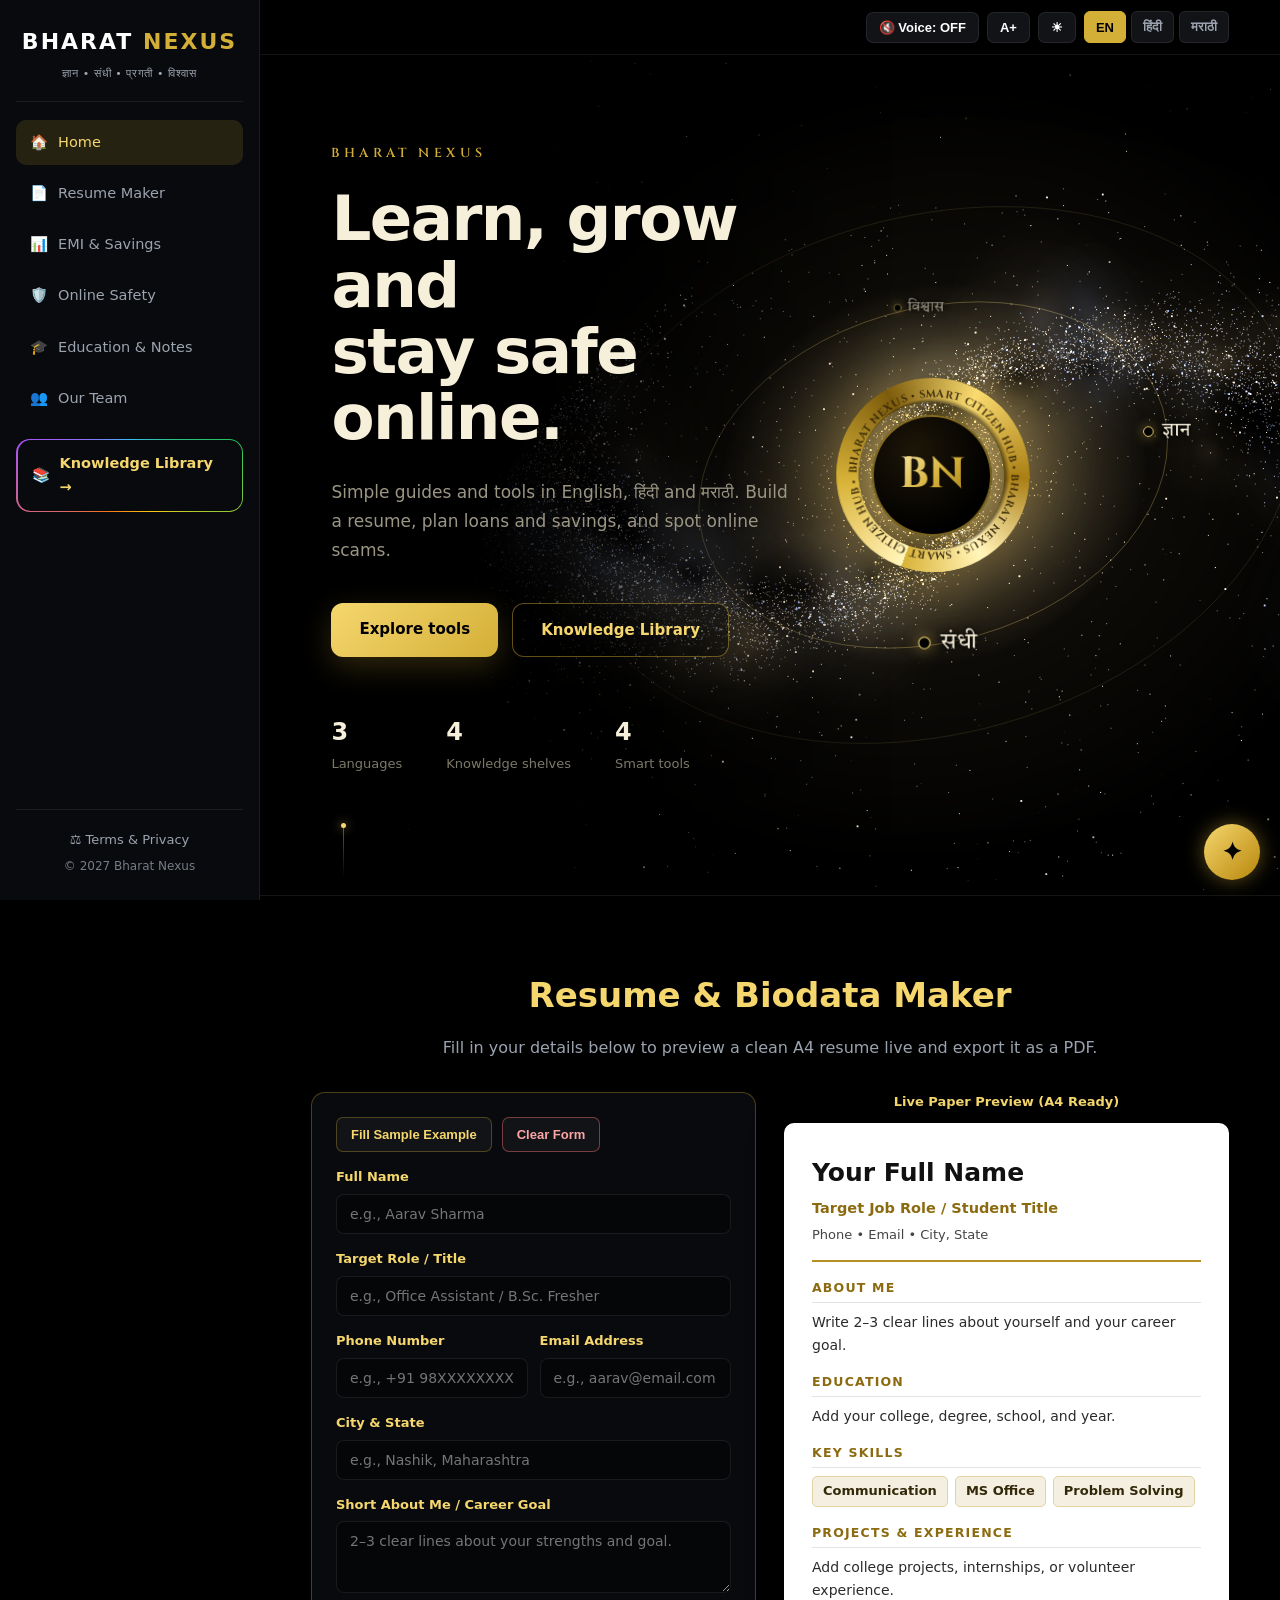
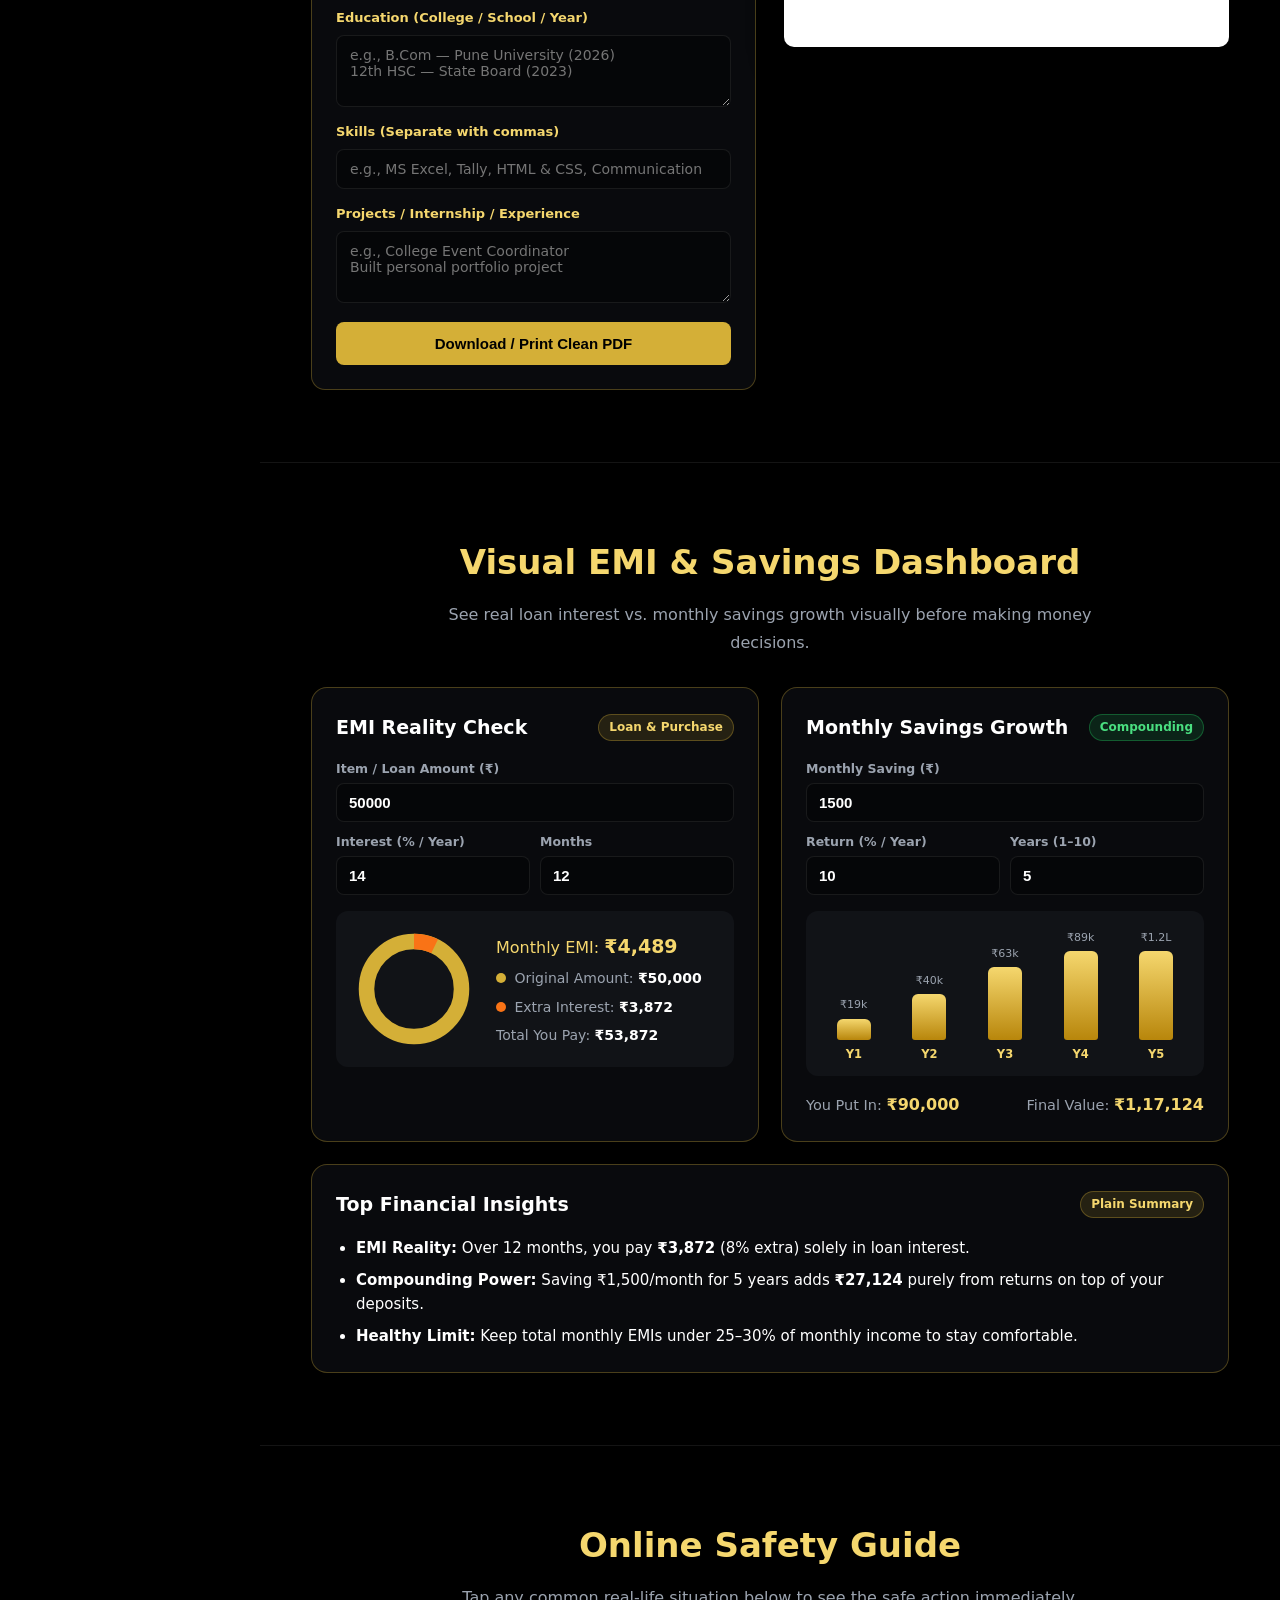
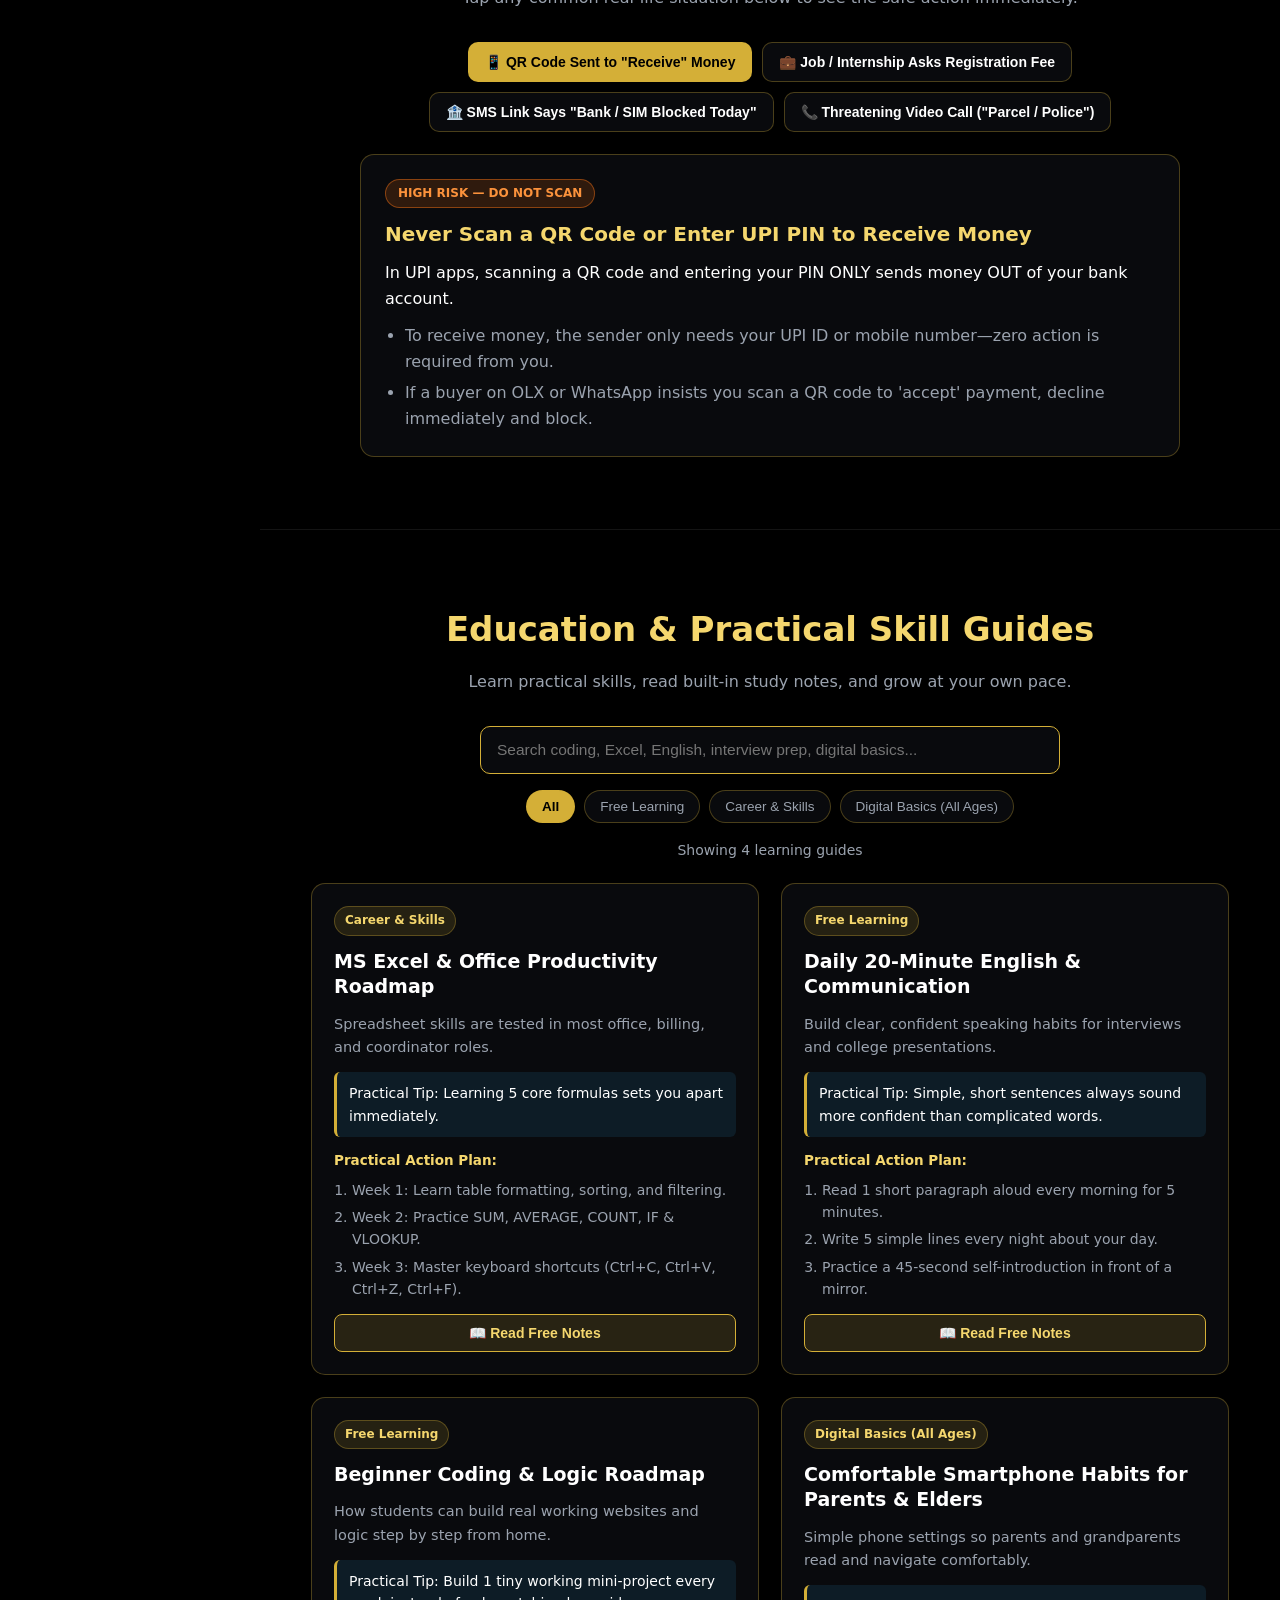
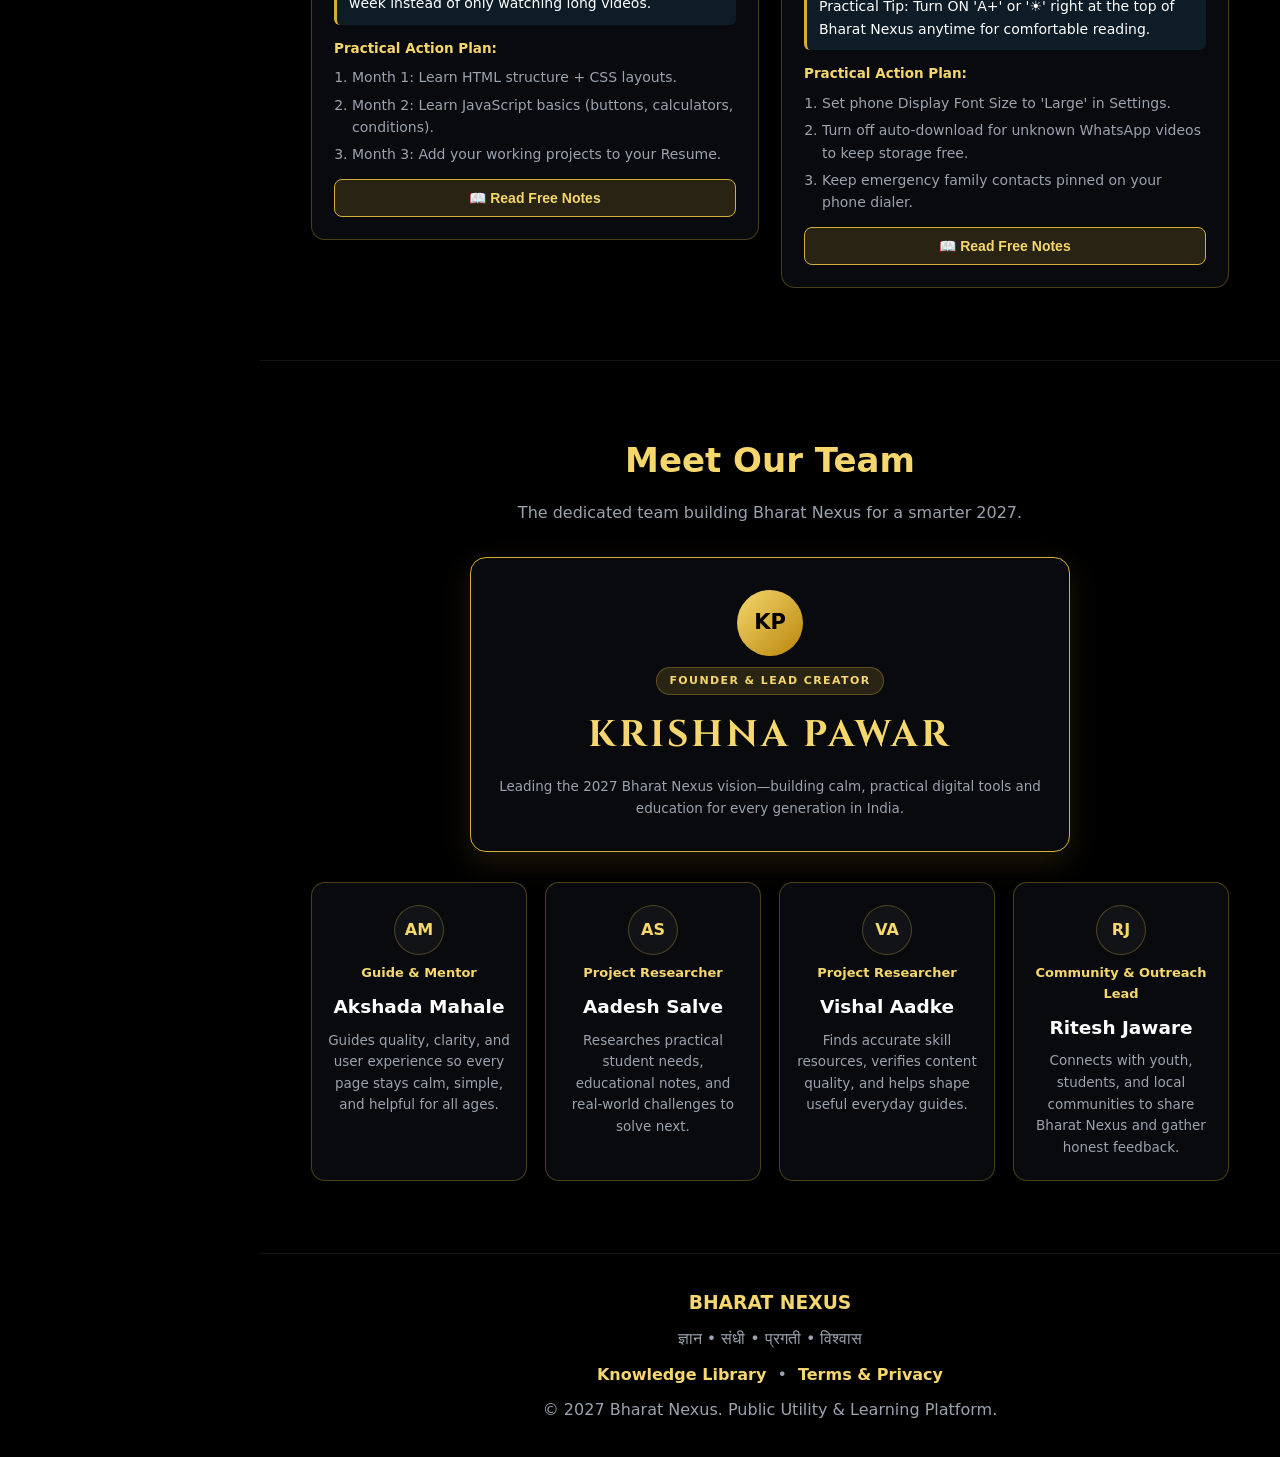
==== commit d6ef47bd: "Rename index (2).html to index.html" ====
--- a/index.html
+++ b/index.html
@@ -12,210 +12,257 @@
     <link rel="preconnect" href="https://fonts.gstatic.com" crossorigin>
     <link href="https://fonts.googleapis.com/css2?family=Cinzel:wght@600;700&display=swap" rel="stylesheet">
     <link href="https://fonts.googleapis.com/css2?family=Tiro+Devanagari+Marathi&display=swap" rel="stylesheet">
-    <link rel="stylesheet" href="style.css?v=4">
-    <style id="hx-css">
+    <link rel="stylesheet" href="style.css?v=5">
+    <style id="gx-css">
 /* =================================================
-   HX HOME: constellation console
+   GX HOME: realistic galaxy + 3D emblem
 ================================================= */
-.hx-home { position: relative; display: block; overflow: hidden; background: #000000; }
-
-.hx-home::after {
-    content: "";
+.gx-home {
+    position: relative;
+    display: flex;
+    align-items: center;
+    overflow: hidden;
+    background: #000000;
+    min-height: calc(100vh - 60px);
+}
+
+#gx-canvas {
     position: absolute;
     inset: 0;
-    z-index: 0;
+    width: 100%;
+    height: 100%;
+    display: block;
+    animation: gxFade 2.2s ease both;
+}
+
+.gx-fade {
+    position: absolute;
+    inset: 0;
     pointer-events: none;
     background:
-        url("data:image/svg+xml;utf8,<svg xmlns='http://www.w3.org/2000/svg' width='160' height='160'><filter id='n'><feTurbulence type='fractalNoise' baseFrequency='.9' numOctaves='2' stitchTiles='stitch'/><feColorMatrix values='0 0 0 0 1  0 0 0 0 .86  0 0 0 0 .5  0 0 0 .07 0'/></filter><rect width='100%' height='100%' filter='url(%23n)'/></svg>"),
-        radial-gradient(ellipse at 50% 45%, rgba(0, 0, 0, 0) 52%, rgba(0, 0, 0, 0.78) 100%);
-    opacity: 1;
-}
-
-#hx-canvas { position: absolute; inset: 0; width: 100%; height: 100%; display: block; z-index: 0; }
-
-.hx-stage {
+        linear-gradient(90deg, #000000 0%, rgba(0, 0, 0, 0.88) 24%, rgba(0, 0, 0, 0.35) 46%, rgba(0, 0, 0, 0) 62%),
+        radial-gradient(ellipse at 66% 50%, rgba(0, 0, 0, 0) 60%, rgba(0, 0, 0, 0.5) 100%);
+}
+
+/* ---------- copy ---------- */
+.gx-copy {
     position: relative;
-    z-index: 1;
-    min-height: calc(100vh - 60px);
+    z-index: 4;
+    width: min(580px, 46%);
+    margin-left: 7%;
+    padding: 64px 0 96px;
+}
+
+.gx-brand {
+    font-family: "Cinzel", Georgia, serif;
+    font-size: 13px;
+    font-weight: 600;
+    letter-spacing: 0.34em;
+    color: #d4af37;
+    animation: gxUp 0.9s 0.1s both;
+}
+
+.gx-title {
+    margin-top: 22px;
+    font-family: "Inter", system-ui, -apple-system, "Segoe UI", sans-serif;
+    font-size: clamp(38px, 4.9vw, 72px);
+    font-weight: 700;
+    line-height: 1.06;
+    letter-spacing: -0.025em;
+    color: #f6efd9;
+    animation: gxUp 1s 0.25s both;
+}
+
+html[lang="hi"] .gx-title, html[lang="mr"] .gx-title { font-size: clamp(32px, 3.9vw, 56px); line-height: 1.18; letter-spacing: 0; }
+
+.gx-lead {
+    margin-top: 26px;
+    max-width: 480px;
+    font-size: 17px;
+    line-height: 1.7;
+    color: #9b9684;
+    animation: gxUp 1s 0.45s both;
+}
+
+.gx-cta {
     display: flex;
-    flex-direction: column;
-    align-items: center;
-    justify-content: center;
-    padding: 48px 5% 90px;
-}
-
-.hx-core { position: relative; text-align: center; will-change: transform; }
-.hx-core::before {
-    content: "";
+    flex-wrap: wrap;
+    gap: 14px;
+    margin-top: 38px;
+    animation: gxUp 1s 0.65s both;
+}
+
+.gx-btn {
+    display: inline-block;
+    padding: 14px 28px;
+    border-radius: 12px;
+    font-size: 15px;
+    font-weight: 700;
+    text-decoration: none;
+    transition: transform 0.2s ease, box-shadow 0.2s ease, border-color 0.2s ease;
+}
+.gx-btn:hover { transform: translateY(-2px); }
+.gx-btn-gold { background: linear-gradient(135deg, #f5d76e, #d4af37); color: #000000; box-shadow: 0 10px 30px rgba(212, 175, 55, 0.22); }
+.gx-btn-ghost { border: 1px solid rgba(212, 175, 55, 0.45); color: #f5d76e; background: rgba(0, 0, 0, 0.35); }
+.gx-btn-ghost:hover { border-color: #f5d76e; }
+.gx-btn:focus-visible { outline: 2px solid #f5d76e; outline-offset: 4px; }
+
+.gx-stats {
+    list-style: none;
+    display: flex;
+    gap: 44px;
+    margin-top: 56px;
+    animation: gxUp 1s 0.85s both;
+}
+.gx-stats strong { display: block; font-size: 24px; font-weight: 700; color: #f6efd9; }
+.gx-stats span { display: block; margin-top: 3px; font-size: 13px; color: #7d7968; }
+
+/* ---------- emblem ---------- */
+.gx-center { position: absolute; left: 66%; top: 50%; width: 0; height: 0; z-index: 3; }
+
+.gx-emblem {
     position: absolute;
-    z-index: -1;
-    top: 186px;
-    bottom: -16px;
-    left: -80px;
-    right: -80px;
-    background: radial-gradient(ellipse closest-side, #000000 55%, rgba(0, 0, 0, 0) 100%);
-}
-
-.hx-ring {
-    display: block;
-    width: 156px;
-    height: 156px;
-    margin: 0 auto 22px;
-    filter: drop-shadow(0 0 26px rgba(212, 175, 55, 0.24));
-    animation: hxFade 1s 0.1s both;
-}
-
-.hx-draw { stroke-dasharray: 478; stroke-dashoffset: 478; animation: hxDraw 1.6s 0.2s ease-out forwards; }
-.hx-ring-spin { transform-box: view-box; transform-origin: 80px 80px; animation: hxSpin 70s linear infinite; }
-
-.hx-name {
+    left: 0;
+    top: 0;
+    width: clamp(150px, 15vw, 210px);
+    aspect-ratio: 1;
+    margin: calc(clamp(150px, 15vw, 210px) / -2) 0 0 calc(clamp(150px, 15vw, 210px) / -2);
+    perspective: 900px;
+    filter: drop-shadow(0 0 38px rgba(212, 175, 55, 0.4));
+    animation: gxPop 1.4s 0.2s cubic-bezier(0.2, 0.8, 0.2, 1) both;
+}
+
+.gx-obj { position: relative; width: 100%; height: 100%; transform-style: preserve-3d; will-change: transform; }
+
+.gx-slab, .gx-hole, .gx-text, .gx-shine { position: absolute; inset: 0; border-radius: 50%; }
+
+.gx-slab {
+    background: conic-gradient(from 200deg, #fff1b8, #d4af37 18%, #7a5a0c 36%, #f5d76e 52%, #a67c14 70%, #fff1b8 86%, #d4af37);
+    -webkit-mask: radial-gradient(circle, transparent 55%, #000 56%);
+    mask: radial-gradient(circle, transparent 55%, #000 56%);
+}
+
+.gx-hole {
+    inset: 18%;
+    background: radial-gradient(circle at 35% 30%, #1d1608, #000000 70%);
+    box-shadow: inset 0 0 0 2px rgba(212, 175, 55, 0.6);
+    display: grid;
+    place-items: center;
+}
+.gx-hole span {
     font-family: "Cinzel", Georgia, serif;
-    font-size: clamp(30px, 5.2vw, 64px);
-    font-weight: 600;
-    letter-spacing: 0.22em;
-    padding-left: 0.22em;
-    line-height: 1.1;
-    color: #f3ead2;
-    background: linear-gradient(100deg, #e9dfc0 0%, #e9dfc0 42%, #fffbe6 50%, #e9dfc0 58%, #e9dfc0 100%);
-    background-size: 260% 100%;
-    background-position: 120% 0;
+    font-weight: 700;
+    font-size: clamp(30px, 3.4vw, 46px);
+    background: linear-gradient(135deg, #fff1b8, #d4af37 55%, #9a7412);
     -webkit-background-clip: text;
     background-clip: text;
     -webkit-text-fill-color: transparent;
-    animation: hxTrack 1.5s 0.35s cubic-bezier(0.2, 0.7, 0.2, 1) both, hxSweep 9s 2.4s ease-in-out infinite;
-}
-
-.hx-sub {
+}
+
+.gx-text { inset: 0; }
+.gx-text svg { width: 100%; height: 100%; display: block; animation: gxSpin 60s linear infinite; }
+
+.gx-shine {
+    -webkit-mask: radial-gradient(circle, transparent 55%, #000 56%);
+    mask: radial-gradient(circle, transparent 55%, #000 56%);
+    background: linear-gradient(115deg, rgba(255, 255, 255, 0) 38%, rgba(255, 255, 255, 0.55) 50%, rgba(255, 255, 255, 0) 62%);
+    background-size: 300% 100%;
+    animation: gxShine 6s 1.5s ease-in-out infinite;
+}
+
+/* ---------- orbit nodes ---------- */
+.gx-node {
+    position: absolute;
+    left: 0;
+    top: 0;
+    z-index: 6;
     display: flex;
     align-items: center;
-    justify-content: center;
-    gap: 16px;
-    margin-top: 14px;
-    font-size: 15px;
-    letter-spacing: 0.05em;
-    color: #8a8571;
-    animation: hxFade 0.9s 1s both;
-}
-.hx-sub::before, .hx-sub::after { content: ""; width: 54px; height: 1px; background: linear-gradient(90deg, transparent, rgba(212, 175, 55, 0.55)); }
-.hx-sub::after { transform: scaleX(-1); }
-
-.hx-pillars { position: absolute; inset: 0; pointer-events: none; }
-
-.hx-pillar {
-    position: absolute;
-    pointer-events: auto;
-    display: flex;
-    align-items: center;
-    gap: 16px;
-    color: #f3ead2;
+    gap: 10px;
+    color: #f6efd9;
     text-decoration: none;
-    border-radius: 10px;
-    animation: hxFade 0.8s both;
-    animation-delay: calc(1.3s + var(--i) * 0.14s);
-}
-.hx-pillar:nth-child(1) { left: 8%; top: 20%; }
-.hx-pillar:nth-child(2) { right: 8%; top: 20%; }
-.hx-pillar:nth-child(3) { left: 8%; bottom: 22%; }
-.hx-pillar:nth-child(4) { right: 8%; bottom: 22%; }
-.hx-pillar:hover, .hx-pillar:focus-visible { z-index: 5; }
-.hx-l .hx-text { text-align: right; }
-.hx-r .hx-text { text-align: left; }
-
-.hx-text b {
-    display: block;
+    white-space: nowrap;
+    will-change: transform;
+    animation: gxFade 1s backwards;
+    animation-delay: calc(1.3s + var(--i) * 0.15s);
+}
+.gx-node i {
+    width: 12px;
+    height: 12px;
+    border-radius: 50%;
+    border: 1.5px solid #f5d76e;
+    background: #000000;
+    box-shadow: 0 0 14px rgba(245, 215, 110, 0.55);
+    transition: background 0.2s ease, transform 0.2s ease;
+}
+.gx-node b {
     font-family: "Tiro Devanagari Marathi", "Noto Serif Devanagari", Georgia, serif;
     font-weight: 400;
-    font-size: clamp(30px, 3.4vw, 46px);
-    line-height: 1.15;
-    transition: color 0.25s ease;
-}
-.hx-text small { display: block; font-size: 14px; color: #8a8571; transition: color 0.25s ease; }
-
-.hx-dot {
-    position: relative;
-    flex: none;
-    width: 14px;
-    height: 14px;
-    border-radius: 50%;
-    border: 1.5px solid #d4af37;
-    background: #000000;
-    transition: transform 0.25s ease, background 0.25s ease, box-shadow 0.25s ease;
-}
-.hx-dot::after {
-    content: "";
+    font-size: 22px;
+    text-shadow: 0 0 14px #000, 0 0 4px #000;
+    transition: color 0.2s ease;
+}
+.gx-node:hover i, .gx-node:focus-visible i { background: #f5d76e; transform: scale(1.4); }
+.gx-node:hover b, .gx-node:focus-visible b { color: #f5d76e; }
+.gx-node:focus-visible { outline: 2px solid #f5d76e; outline-offset: 6px; border-radius: 8px; }
+
+.gx-tip {
     position: absolute;
-    inset: -7px;
-    border-radius: 50%;
-    border: 1px solid rgba(212, 175, 55, 0.55);
+    left: 50%;
+    top: calc(100% + 8px);
+    transform: translate(-50%, 4px);
+    padding: 6px 12px;
+    font-style: normal;
+    font-size: 12.5px;
+    letter-spacing: 0.03em;
+    color: #f6efd9;
+    background: rgba(6, 6, 6, 0.92);
+    border: 1px solid rgba(212, 175, 55, 0.4);
+    border-radius: 8px;
     opacity: 0;
-    transform: scale(0.6);
-    transition: opacity 0.3s ease, transform 0.3s ease;
-}
-.hx-pillar:hover .hx-dot, .hx-pillar:focus-visible .hx-dot { transform: scale(1.3); background: #d4af37; box-shadow: 0 0 20px rgba(212, 175, 55, 0.75); }
-.hx-pillar:hover .hx-dot::after, .hx-pillar:focus-visible .hx-dot::after { opacity: 1; transform: scale(1); }
-.hx-pillar:hover .hx-text b, .hx-pillar:focus-visible .hx-text b { color: #f5d76e; }
-.hx-pillar:hover .hx-text small, .hx-pillar:focus-visible .hx-text small { color: #f3ead2; }
-.hx-pillar:focus-visible { outline: 2px solid #f5d76e; outline-offset: 8px; }
-
-.hx-panel {
-    position: absolute;
-    width: 258px;
-    padding: 14px 16px 12px;
-    text-align: left;
-    background: rgba(6, 6, 6, 0.94);
-    border: 1px solid rgba(212, 175, 55, 0.38);
-    border-radius: 12px;
-    box-shadow: 0 18px 40px rgba(0, 0, 0, 0.65);
-    -webkit-backdrop-filter: blur(8px);
-    backdrop-filter: blur(8px);
-    opacity: 0;
-    visibility: hidden;
-    transform: translateY(6px);
-    transition: opacity 0.25s ease, transform 0.25s ease, visibility 0.25s;
-}
-.hx-top .hx-panel { top: calc(100% + 14px); }
-.hx-bot .hx-panel { top: calc(100% + 14px); }
-.hx-l .hx-panel { left: 0; }
-.hx-r .hx-panel { right: 0; }
-.hx-panel ul { list-style: none; margin: 0 0 10px; padding: 0; display: grid; gap: 7px; }
-.hx-panel li { position: relative; padding-left: 15px; font-size: 13.5px; line-height: 1.45; color: #d9d0b5; }
-.hx-panel li::before { content: ""; position: absolute; left: 0; top: 0.58em; width: 5px; height: 5px; border-radius: 50%; background: #d4af37; }
-.hx-open { font-style: normal; font-size: 12.5px; letter-spacing: 0.08em; color: #f5d76e; }
-.hx-open::after { content: " \2192"; }
-
-@media (hover: hover) and (min-width: 761px) {
-    .hx-pillar:hover .hx-panel, .hx-pillar:focus-visible .hx-panel { opacity: 1; visibility: visible; transform: none; }
-}
-
-.hx-scroll { position: absolute; z-index: 2; left: 50%; bottom: 16px; width: 24px; height: 54px; margin-left: -12px; animation: hxFade 0.9s 2.3s both; }
-.hx-scroll::before { content: ""; position: absolute; left: 50%; top: 0; bottom: 0; width: 1px; background: linear-gradient(180deg, rgba(212, 175, 55, 0.55), transparent); }
-.hx-scroll i { position: absolute; left: 50%; top: 0; width: 5px; height: 5px; margin-left: -2.5px; border-radius: 50%; background: #f5d76e; box-shadow: 0 0 10px rgba(245, 215, 110, 0.8); animation: hxDrop 2.6s ease-in-out infinite; }
-
-.hx-home.hx-leave .hx-stage { opacity: 0; transition: opacity 0.4s ease 0.12s; }
-
-@keyframes hxFade { from { opacity: 0; } to { opacity: 1; } }
-@keyframes hxDraw { to { stroke-dashoffset: 0; } }
-@keyframes hxSpin { to { transform: rotate(360deg); } }
-@keyframes hxTrack { from { letter-spacing: 0.55em; opacity: 0; } to { letter-spacing: 0.22em; opacity: 1; } }
-@keyframes hxSweep { 0% { background-position: 120% 0; } 45%, 100% { background-position: -120% 0; } }
-@keyframes hxDrop { 0% { top: 0; opacity: 0; } 20% { opacity: 1; } 80% { opacity: 1; } 100% { top: 46px; opacity: 0; } }
+    pointer-events: none;
+    transition: opacity 0.2s ease, transform 0.2s ease;
+}
+.gx-node:hover .gx-tip, .gx-node:focus-visible .gx-tip { opacity: 1; transform: translate(-50%, 0); }
+
+/* ---------- scroll cue ---------- */
+.gx-scroll { position: absolute; z-index: 5; left: 7%; bottom: 18px; width: 24px; height: 54px; animation: gxFade 1s 2s both; }
+.gx-scroll::before { content: ""; position: absolute; left: 50%; top: 0; bottom: 0; width: 1px; background: linear-gradient(180deg, rgba(212, 175, 55, 0.55), transparent); }
+.gx-scroll i { position: absolute; left: 50%; top: 0; width: 5px; height: 5px; margin-left: -2.5px; border-radius: 50%; background: #f5d76e; box-shadow: 0 0 10px rgba(245, 215, 110, 0.8); animation: gxDrop 2.6s ease-in-out infinite; }
+
+.gx-home.gx-leave .gx-copy, .gx-home.gx-leave .gx-node, .gx-home.gx-leave .gx-emblem { opacity: 0; transition: opacity 0.4s ease 0.1s; }
+
+@keyframes gxFade { from { opacity: 0; } to { opacity: 1; } }
+@keyframes gxUp { from { opacity: 0; transform: translateY(18px); } to { opacity: 1; transform: none; } }
+@keyframes gxPop { from { opacity: 0; transform: scale(0.82); } to { opacity: 1; transform: none; } }
+@keyframes gxSpin { to { transform: rotate(360deg); } }
+@keyframes gxShine { 0% { background-position: 130% 0; } 40%, 100% { background-position: -130% 0; } }
+@keyframes gxDrop { 0% { top: 0; opacity: 0; } 20% { opacity: 1; } 80% { opacity: 1; } 100% { top: 46px; opacity: 0; } }
+
+/* ---------- tablet / phone ---------- */
+@media (max-width: 1000px) {
+    .gx-copy { width: min(520px, 52%); margin-left: 5%; }
+    .gx-stats { gap: 28px; }
+}
 
 @media (max-width: 760px) {
-    .hx-stage { justify-content: flex-start; padding: 44px 5% 100px; }
-    .hx-ring { width: 128px; height: 128px; }
-    .hx-pillars { position: static; display: grid; grid-template-columns: 1fr 1fr; gap: 28px 14px; align-items: start; width: 100%; max-width: 420px; margin-top: 44px; }
-    .hx-pillar, .hx-pillar:nth-child(n) { position: static; left: auto; right: auto; top: auto; bottom: auto; }
-    .hx-l { flex-direction: row-reverse; justify-content: flex-end; }
-    .hx-l .hx-text, .hx-r .hx-text { text-align: left; }
-    .hx-panel { display: none; }
-    .hx-core::before { display: none; }
-    .hx-sub::before, .hx-sub::after { width: 28px; }
+    .gx-home { display: block; min-height: 0; padding-bottom: 80px; }
+    .gx-center { left: 50%; top: 235px; }
+    .gx-emblem { width: 128px; margin: -64px 0 0 -64px; }
+    .gx-fade { background: linear-gradient(180deg, rgba(0, 0, 0, 0) 38%, #000000 62%); }
+    .gx-copy { width: auto; margin: 0; padding: 440px 6% 0; text-align: left; }
+    .gx-title { font-size: clamp(34px, 9.5vw, 46px); }
+    html[lang="hi"] .gx-title, html[lang="mr"] .gx-title { font-size: clamp(28px, 7.6vw, 38px); }
+    .gx-lead { font-size: 16px; }
+    .gx-stats { gap: 22px; margin-top: 40px; }
+    .gx-node b { font-size: 18px; }
+    .gx-node i { width: 10px; height: 10px; }
+    .gx-tip { display: none; }
+    .gx-scroll { display: none; }
 }
 
 @media (prefers-reduced-motion: reduce) {
-    .hx-home *, .hx-home *::before { animation: none !important; }
-    .hx-draw { stroke-dashoffset: 0; }
-    .hx-name { background-position: 50% 0; }
+    .gx-home *, #gx-canvas { animation: none !important; }
 }
     </style>
 </head>
@@ -300,57 +347,36 @@
                 </div>
             </header>
 
-            <!-- HX HOME: constellation console -->
-            <main id="home" class="blank-home hx-home">
-                <canvas id="hx-canvas" aria-hidden="true"></canvas>
-
-                <div class="hx-stage">
-                    <div class="hx-core" id="hx-core">
-                        <svg class="hx-ring" viewBox="0 0 160 160" aria-hidden="true">
-                            <defs>
-                                <linearGradient id="hxGold" x1="0" y1="0" x2="1" y2="1">
-                                    <stop offset="0" stop-color="#f5d76e"/>
-                                    <stop offset="0.55" stop-color="#d4af37"/>
-                                    <stop offset="1" stop-color="#9a7412"/>
-                                </linearGradient>
-                                <path id="hxArc" d="M80,80 m-59,0 a59,59 0 1,1 118,0 a59,59 0 1,1 -118,0"/>
-                            </defs>
-                            <circle class="hx-draw" cx="80" cy="80" r="76" fill="none" stroke="url(#hxGold)" stroke-width="1.2" stroke-opacity="0.6"/>
-                            <g class="hx-ring-spin">
-                                <text fill="#d4af37" fill-opacity="0.85" font-size="10.5" font-family="'Tiro Devanagari Marathi', 'Noto Serif Devanagari', Georgia, serif"><textPath href="#hxArc" textLength="366" lengthAdjust="spacing">ज्ञान • संधी • प्रगती • विश्वास • ज्ञान • संधी • प्रगती • विश्वास •</textPath></text>
-                            </g>
-                            <circle cx="80" cy="80" r="38" fill="#000000" stroke="url(#hxGold)" stroke-width="1.6"/>
-                            <text x="80" y="81" text-anchor="middle" dominant-baseline="middle" fill="url(#hxGold)" font-family="Cinzel, Georgia, serif" font-size="22" font-weight="700">BN</text>
-                        </svg>
-                        <h1 class="hx-name">BHARAT NEXUS</h1>
-                        <p class="hx-sub" data-i18n="navHome">Smart Citizen Hub</p>
+            <!-- GX HOME: realistic galaxy + 3D emblem -->
+            <main id="home" class="blank-home gx-home">
+                <canvas id="gx-canvas" aria-hidden="true"></canvas>
+                <div class="gx-fade" aria-hidden="true"></div>
+
+                <div class="gx-center" id="gx-center" aria-hidden="true">
+                    <div class="gx-emblem"><div class="gx-obj" id="gx-obj"></div></div>
+                </div>
+
+                <a class="gx-node" style="--i:0" href="library.html"><i></i><b lang="mr">ज्ञान</b><em class="gx-tip" data-gx="tip0">Knowledge Library</em></a>
+                <a class="gx-node" style="--i:1" href="#resume-builder"><i></i><b lang="mr">संधी</b><em class="gx-tip" data-gx="tip1">Resume Maker</em></a>
+                <a class="gx-node" style="--i:2" href="#money-dashboard"><i></i><b lang="mr">प्रगती</b><em class="gx-tip" data-gx="tip2">EMI &amp; Savings</em></a>
+                <a class="gx-node" style="--i:3" href="#safety-guide"><i></i><b lang="mr">विश्वास</b><em class="gx-tip" data-gx="tip3">Online Safety</em></a>
+
+                <div class="gx-copy">
+                    <p class="gx-brand">BHARAT NEXUS</p>
+                    <h1 class="gx-title" data-gx="title">Learn, grow and<br>stay safe online.</h1>
+                    <p class="gx-lead" data-gx="lead">Simple guides and tools in English, हिंदी and मराठी. Build a resume, plan loans and savings, and spot online scams.</p>
+                    <div class="gx-cta">
+                        <a class="gx-btn gx-btn-gold" href="#resume-builder" data-gx="btn1">Explore tools</a>
+                        <a class="gx-btn gx-btn-ghost" href="library.html" data-gx="btn2">Knowledge Library</a>
                     </div>
-
-                    <nav class="hx-pillars" aria-label="Explore Bharat Nexus">
-                        <a class="hx-pillar hx-l hx-top" style="--i:0" data-depth="1.0" href="library.html">
-                            <span class="hx-text"><b lang="mr">ज्ञान</b><small data-hx="sub0">Open the Knowledge Library</small></span>
-                            <i class="hx-dot"></i>
-                            <span class="hx-panel"><ul data-hx-list="list0"></ul><em class="hx-open" data-hx="open">Open</em></span>
-                        </a>
-                        <a class="hx-pillar hx-r hx-top" style="--i:1" data-depth="1.3" href="#resume-builder">
-                            <i class="hx-dot"></i>
-                            <span class="hx-text"><b lang="mr">संधी</b><small data-hx="sub1">Build your resume</small></span>
-                            <span class="hx-panel"><ul data-hx-list="list1"></ul><em class="hx-open" data-hx="open">Open</em></span>
-                        </a>
-                        <a class="hx-pillar hx-l hx-bot" style="--i:2" data-depth="1.3" href="#money-dashboard">
-                            <span class="hx-text"><b lang="mr">प्रगती</b><small data-hx="sub2">Plan loans and savings</small></span>
-                            <i class="hx-dot"></i>
-                            <span class="hx-panel"><ul data-hx-list="list2"></ul><em class="hx-open" data-hx="open">Open</em></span>
-                        </a>
-                        <a class="hx-pillar hx-r hx-bot" style="--i:3" data-depth="1.0" href="#safety-guide">
-                            <i class="hx-dot"></i>
-                            <span class="hx-text"><b lang="mr">विश्वास</b><small data-hx="sub3">Spot online scams</small></span>
-                            <span class="hx-panel"><ul data-hx-list="list3"></ul><em class="hx-open" data-hx="open">Open</em></span>
-                        </a>
-                    </nav>
-                </div>
-
-                <a class="hx-scroll" href="#resume-builder" aria-label="Scroll to the tools"><i></i></a>
+                    <ul class="gx-stats">
+                        <li><strong>3</strong><span data-gx="st1">Languages</span></li>
+                        <li><strong>4</strong><span data-gx="st2">Knowledge shelves</span></li>
+                        <li><strong>4</strong><span data-gx="st3">Smart tools</span></li>
+                    </ul>
+                </div>
+
+                <a class="gx-scroll" href="#resume-builder" aria-label="Scroll to the tools"><i></i></a>
             </main>
 
             <!-- OPTION C: RESUME & BIODATA MAKER -->
@@ -676,57 +702,50 @@
         </div>
     </div>
 
-    <script src="script.js?v=4"></script>
-    <script id="hx-js">
+    <script src="script.js?v=5"></script>
+    <script id="gx-js">
 (function () {
     "use strict";
     var doc = document;
     var home = doc.getElementById("home");
-    var cv = doc.getElementById("hx-canvas");
+    var cv = doc.getElementById("gx-canvas");
     if (!home || !cv || !cv.getContext) return;
 
     /* ---- tiny translations (works even if script.js is old) ---- */
-    var HX = {
+    var GX = {
         en: {
-            open: "Open",
-            sub0: "Open the Knowledge Library", sub1: "Build your resume", sub2: "Plan loans and savings", sub3: "Spot online scams",
-            list0: ["Study &amp; Exams", "Money &amp; Market Basics", "Tech &amp; Office", "Life &amp; Elders"],
-            list1: ["Live A4 resume preview", "Export as PDF", "Fill a sample to see how it works"],
-            list2: ["EMI Reality Check", "Loan interest vs savings growth", "See it visually before you decide"],
-            list3: ["QR code sent to &lsquo;receive&rsquo; money", "Job asks for a registration fee", "Suspicious SMS links"]
+            title: "Learn, grow and<br>stay safe online.",
+            lead: "Simple guides and tools in English, हिंदी and मराठी. Build a resume, plan loans and savings, and spot online scams.",
+            btn1: "Explore tools", btn2: "Knowledge Library",
+            st1: "Languages", st2: "Knowledge shelves", st3: "Smart tools",
+            tip0: "Knowledge Library", tip1: "Resume Maker", tip2: "EMI &amp; Savings", tip3: "Online Safety"
         },
         hi: {
-            open: "खोलें",
-            sub0: "ज्ञान लाइब्रेरी खोलें", sub1: "अपना रिज़्यूमे बनाएँ", sub2: "लोन और बचत की योजना", sub3: "ऑनलाइन ठगी पहचानें",
-            list0: ["पढ़ाई और परीक्षा", "धन व बाज़ार की समझ", "टेक और ऑफिस", "जीवन और बुज़ुर्ग"],
-            list1: ["A4 रिज़्यूमे का लाइव प्रीव्यू", "PDF में डाउनलोड", "नमूना भरकर देखें"],
-            list2: ["EMI रियलिटी चेक", "लोन का ब्याज बनाम बचत की बढ़त", "फ़ैसले से पहले चित्र में देखें"],
-            list3: ["पैसे &lsquo;पाने&rsquo; के लिए भेजा QR कोड", "नौकरी में रजिस्ट्रेशन फ़ीस की माँग", "संदिग्ध SMS लिंक"]
+            title: "सीखें, आगे बढ़ें और<br>ऑनलाइन सुरक्षित रहें।",
+            lead: "अंग्रेज़ी, हिंदी और मराठी में आसान गाइड और टूल्स। रिज़्यूमे बनाएँ, लोन और बचत की योजना बनाएँ, और ऑनलाइन ठगी पहचानें।",
+            btn1: "टूल्स देखें", btn2: "ज्ञान लाइब्रेरी",
+            st1: "भाषाएँ", st2: "ज्ञान शेल्फ़", st3: "स्मार्ट टूल्स",
+            tip0: "ज्ञान लाइब्रेरी", tip1: "रिज़्यूमे मेकर", tip2: "EMI और बचत", tip3: "ऑनलाइन सुरक्षा"
         },
         mr: {
-            open: "उघडा",
-            sub0: "ज्ञान ग्रंथालय उघडा", sub1: "तुमचा रेझ्युमे बनवा", sub2: "कर्ज आणि बचतीचे नियोजन", sub3: "ऑनलाइन फसवणूक ओळखा",
-            list0: ["अभ्यास व परीक्षा", "पैसे व बाजार माहिती", "टेक व ऑफिस", "जीवन व ज्येष्ठ"],
-            list1: ["A4 रेझ्युमेचे लाइव्ह प्रिव्ह्यू", "PDF म्हणून डाउनलोड", "नमुना भरून पाहा"],
-            list2: ["EMI वास्तव तपासणी", "कर्जाचे व्याज विरुद्ध बचतीची वाढ", "निर्णयापूर्वी चित्ररूपात पाहा"],
-            list3: ["पैसे &lsquo;मिळवण्यासाठी&rsquo; आलेला QR कोड", "नोकरीसाठी नोंदणी फी मागणे", "संशयास्पद SMS लिंक"]
+            title: "शिका, पुढे जा आणि<br>ऑनलाइन सुरक्षित राहा.",
+            lead: "इंग्रजी, हिंदी आणि मराठीत सोपी मार्गदर्शिका आणि साधने. रेझ्युमे बनवा, कर्ज आणि बचतीचे नियोजन करा, आणि ऑनलाइन फसवणूक ओळखा.",
+            btn1: "साधने पाहा", btn2: "ज्ञान ग्रंथालय",
+            st1: "भाषा", st2: "ज्ञान कप्पे", st3: "स्मार्ट साधने",
+            tip0: "ज्ञान ग्रंथालय", tip1: "रेझ्युमे मेकर", tip2: "EMI आणि बचत", tip3: "ऑनलाइन सुरक्षा"
         }
     };
     function curLang() {
         var l = doc.documentElement.lang;
-        if (HX[l]) return l;
+        if (GX[l]) return l;
         try { l = localStorage.getItem("bn_lang"); } catch (e) {}
-        return HX[l] ? l : "en";
+        return GX[l] ? l : "en";
     }
     function setLang(l) {
-        var d = HX[l] || HX.en;
-        [].forEach.call(home.querySelectorAll("[data-hx]"), function (el) {
-            var v = d[el.getAttribute("data-hx")];
+        var d = GX[l] || GX.en;
+        [].forEach.call(home.querySelectorAll("[data-gx]"), function (el) {
+            var v = d[el.getAttribute("data-gx")];
             if (v) el.innerHTML = v;
-        });
-        [].forEach.call(home.querySelectorAll("[data-hx-list]"), function (ul) {
-            var a = d[ul.getAttribute("data-hx-list")];
-            if (a) ul.innerHTML = a.map(function (x) { return "<li>" + x + "</li>"; }).join("");
         });
     }
     setLang(curLang());
@@ -735,179 +754,297 @@
             .observe(doc.documentElement, { attributes: true, attributeFilter: ["lang"] });
     }
 
-    /* ---- live network ---- */
+    /* ---- 3D emblem (stacked gold slabs = real thickness) ---- */
+    var obj = doc.getElementById("gx-obj");
+    var i;
+    for (i = -4; i <= 4; i++) {
+        var slab = doc.createElement("div");
+        slab.className = "gx-slab";
+        slab.style.transform = "translateZ(" + (i * 3) + "px)";
+        slab.style.filter = "brightness(" + (0.5 + (i + 4) * 0.065).toFixed(3) + ")";
+        obj.appendChild(slab);
+    }
+    var hole = doc.createElement("div");
+    hole.className = "gx-hole";
+    hole.style.transform = "translateZ(-4px)";
+    hole.innerHTML = "<span>BN</span>";
+    obj.appendChild(hole);
+    var txt = doc.createElement("div");
+    txt.className = "gx-text";
+    txt.style.transform = "translateZ(14px)";
+    txt.innerHTML =
+        '<svg viewBox="0 0 200 200" aria-hidden="true"><defs><path id="gxArc" d="M100,100 m-80,0 a80,80 0 1,1 160,0 a80,80 0 1,1 -160,0"/></defs>' +
+        '<text fill="#2a1d05" fill-opacity="0.85" font-size="11" font-weight="700" font-family="Cinzel, Georgia, serif">' +
+        '<textPath href="#gxArc" textLength="496" lengthAdjust="spacing">BHARAT NEXUS • SMART CITIZEN HUB • BHARAT NEXUS • SMART CITIZEN HUB •</textPath></text></svg>';
+    obj.appendChild(txt);
+    var shine = doc.createElement("div");
+    shine.className = "gx-shine";
+    shine.style.transform = "translateZ(15px)";
+    obj.appendChild(shine);
+
+    /* ---- galaxy ---- */
     var ctx = cv.getContext("2d");
-    var dpr = Math.min(window.devicePixelRatio || 1, 2);
+    var dpr = Math.min(window.devicePixelRatio || 1, 1.75);
     var mq = function (q) { return window.matchMedia && window.matchMedia(q).matches; };
     var reduce = mq("(prefers-reduced-motion: reduce)");
     var fine = mq("(hover: hover) and (pointer: fine)");
-    var GOLD = "212,175,55", SOFT = "245,215,110";
-    var pillars = [].slice.call(home.querySelectorAll(".hx-pillar"));
-    var dots = pillars.map(function (p) { return p.querySelector(".hx-dot"); });
-    var ringEl = home.querySelector(".hx-ring");
-    var core = doc.getElementById("hx-core");
-    var W = 0, H = 0, P = [], hub = { x: 0, y: 0, R: 74 }, nodes = [];
-    var mouse = { x: -999, y: -999 }, tgt = { x: 0, y: 0 }, cur = { x: 0, y: 0 };
-    var hover = -1, go = -1, goT = 0, t0 = performance.now();
-    var FACT = [0.4, 0.8, 1.3], SIZE = [0.6, 1.0, 1.5], ALPHA = [0.35, 0.55, 0.85], SPEED = [0.12, 0.22, 0.38];
+    var center = doc.getElementById("gx-center");
+    var nodes = [].slice.call(home.querySelectorAll(".gx-node"));
+    var W = 0, H = 0, cx = 0, cy = 0, R = 400, mobile = false, orbRx = 260, copyR = 0;
+    var stars = [], buckets = [], XS, YS, neb = [], dust = [], bgs = [], builtFor = null;
+    var tgt = { x: 0, y: 0 }, cur = { x: 0, y: 0 };
+    var orbitA = 0, paused = false, last = performance.now();
+    var meteor = null, nextMeteor = last + 6000;
+
+    var COLORS = [[255, 204, 115], [255, 222, 160], [255, 236, 205], [255, 246, 232], [196, 212, 255], [160, 184, 255]];
+    var ALPHAS = [0.45, 0.78, 1];
+
+    function sprite(rgb) {
+        var c = doc.createElement("canvas"); c.width = c.height = 128;
+        var g = c.getContext("2d");
+        var gr = g.createRadialGradient(64, 64, 0, 64, 64, 64);
+        gr.addColorStop(0, "rgba(" + rgb + ",1)");
+        gr.addColorStop(0.35, "rgba(" + rgb + ",0.35)");
+        gr.addColorStop(1, "rgba(" + rgb + ",0)");
+        g.fillStyle = gr; g.fillRect(0, 0, 128, 128);
+        return c;
+    }
+    var SP_GOLD = sprite("255,214,140"), SP_BLUE = sprite("150,180,255"), SP_CORE = sprite("255,226,170"), SP_DARK = sprite("0,0,0");
+
+    function gauss() { return (Math.random() + Math.random() + Math.random() + Math.random() - 2) / 0.577; }
+
+    var TW = 1.7;
+    function build() {
+        var N = mobile ? 5500 : 12000, b, k;
+        stars = []; buckets = [];
+        for (b = 0; b < 36; b++) buckets.push([]);
+        XS = new Float32Array(N); YS = new Float32Array(N);
+        for (k = 0; k < N; k++) {
+            var bulge = Math.random() < 0.2, r, th, z, arm = -1, ci;
+            if (bulge) {
+                r = Math.abs(gauss()) * 0.11; th = Math.random() * 6.283; z = gauss() * 0.06 * Math.max(0.2, 1 - r * 3);
+                ci = Math.random() < 0.55 ? 0 : 1;
+            } else {
+                r = 0.06 + Math.pow(Math.random(), 0.8) * 0.94;
+                arm = Math.random() < 0.9 ? k % 2 : -1;
+                th = arm >= 0 ? arm * Math.PI + TW * Math.log(1 + r / 0.14) + gauss() * (0.13 + 0.14 * r) : Math.random() * 6.283;
+                z = gauss() * 0.018 * (1.2 - r);
+                if (arm >= 0 && Math.random() < 0.3 + 0.35 * r) ci = Math.random() < 0.5 ? 4 : 5;
+                else ci = r < 0.3 ? 1 : r < 0.6 ? 2 : 3;
+            }
+            var ai = Math.random() < 0.6 ? 0 : Math.random() < 0.7 ? 1 : 2;
+            var si = (ai === 2 && Math.random() < 0.3) ? 1 : 0;
+            var key = (ci * 3 + ai) * 2 + si;
+            stars.push({ r: r, th: th, z: z, w: 0.05 / Math.sqrt(0.2 + r) });
+            buckets[key].push(k);
+        }
+        neb = [];
+        for (k = 0; k < 80; k++) {
+            var nr = 0.22 + Math.random() * 0.75, na = k % 2;
+            neb.push({ r: nr, th: na * Math.PI + TW * Math.log(1 + nr / 0.14) + gauss() * 0.25, w: 0.05 / Math.sqrt(0.2 + nr), s: 0.07 + Math.random() * 0.15, blue: Math.random() < 0.45 });
+        }
+        dust = [];
+        for (k = 0; k < 70; k++) {
+            var dr = 0.14 + Math.random() * 0.68;
+            dust.push({ r: dr, th: (k % 2) * Math.PI + TW * Math.log(1 + dr / 0.14) + 0.22, w: 0.05 / Math.sqrt(0.2 + dr), s: 0.05 + Math.random() * 0.08 });
+        }
+        builtFor = mobile;
+    }
 
     function measure() {
         var r = home.getBoundingClientRect();
         W = r.width; H = r.height;
         cv.width = Math.round(W * dpr); cv.height = Math.round(H * dpr);
         ctx.setTransform(dpr, 0, 0, dpr, 0, 0);
-        var n = Math.round(Math.min(75, (W * H) / 14000));
-        if (P.length !== n) {
-            P = [];
-            for (var i = 0; i < n; i++) {
-                var l = i % 3;
-                P.push({
-                    x: Math.random() * W, y: Math.random() * H, l: l,
-                    vx: (Math.random() - 0.5) * SPEED[l], vy: (Math.random() - 0.5) * SPEED[l]
-                });
+        mobile = W < 761;
+        var c = center.getBoundingClientRect();
+        cx = c.left - r.left; cy = c.top - r.top;
+        R = mobile ? Math.max(W * 0.95, 300) : Math.min(W * 0.47, H * 1.05);
+        var es = center.querySelector(".gx-emblem").getBoundingClientRect().width || 200;
+        orbRx = es * (mobile ? 1.15 : 1.12) + (mobile ? 24 : 24);
+        var cp = home.querySelector(".gx-copy").getBoundingClientRect();
+        copyR = cp.left - r.left + Math.min(cp.width, 500);
+        if (builtFor !== mobile) build();
+        bgs = [];
+        for (var q = 0; q < 320; q++) {
+            bgs.push({ x: Math.random() * W, y: Math.random() * H, s: Math.random() < 0.9 ? 1 : 1.8, a: 0.25 + Math.random() * 0.55, f: 0.6 + Math.random() * 1.6, p: Math.random() * 6.283, d: 0.3 + Math.random() });
+        }
+    }
+
+    function draw(now, dt) {
+        ctx.clearRect(0, 0, W, H);
+        var tilt = 0.8 + cur.y * 0.16 - (mobile ? 0.1 : 0);
+        var roll = -0.28 + cur.x * 0.12;
+        var ct = Math.cos(tilt), st = Math.sin(tilt), cr = Math.cos(roll), sr = Math.sin(roll);
+        var FOV = 3.2 * R, k, s, x0, y0, z0, y1, z1, kk, sx, sy;
+        ctx.globalCompositeOperation = "lighter";
+
+        for (k = 0; k < bgs.length; k++) {
+            s = bgs[k];
+            var tw = reduce ? 1 : 0.55 + 0.45 * Math.sin(now / 1000 * s.f + s.p);
+            ctx.fillStyle = "rgba(255,244,225," + (s.a * tw).toFixed(3) + ")";
+            ctx.fillRect(s.x - cur.x * s.d * 10, s.y - cur.y * s.d * 8, s.s, s.s);
+        }
+
+        ctx.save();
+        ctx.translate(cx, cy); ctx.rotate(roll); ctx.scale(1, 0.55 + 0.45 * ct);
+        ctx.globalAlpha = 0.18;
+        ctx.drawImage(SP_GOLD, -R * 0.95, -R * 0.95, R * 1.9, R * 1.9);
+        ctx.restore();
+
+        for (k = 0; k < neb.length; k++) {
+            s = neb[k];
+            if (!reduce) s.th += s.w * dt;
+            x0 = s.r * Math.cos(s.th) * R; y0 = s.r * Math.sin(s.th) * R;
+            y1 = y0 * ct; z1 = y0 * st;
+            kk = FOV / (FOV - z1);
+            sx = x0 * kk; sy = y1 * kk;
+            var size = s.s * R * 2 * kk;
+            ctx.globalAlpha = 0.07;
+            ctx.drawImage(s.blue ? SP_BLUE : SP_GOLD, cx + sx * cr - sy * sr - size / 2, cy + sx * sr + sy * cr - size / 2, size, size);
+        }
+
+        ctx.save();
+        ctx.translate(cx, cy); ctx.rotate(roll); ctx.scale(1, 0.6 + 0.4 * ct);
+        ctx.globalAlpha = 0.75;
+        ctx.drawImage(SP_CORE, -R * 0.45, -R * 0.45, R * 0.9, R * 0.9);
+        ctx.globalAlpha = 0.9;
+        ctx.drawImage(SP_CORE, -R * 0.12, -R * 0.12, R * 0.24, R * 0.24);
+        ctx.restore();
+
+        ctx.globalCompositeOperation = "source-over";
+        for (k = 0; k < dust.length; k++) {
+            s = dust[k];
+            if (!reduce) s.th += s.w * dt;
+            x0 = s.r * Math.cos(s.th) * R; y0 = s.r * Math.sin(s.th) * R;
+            y1 = y0 * ct; z1 = y0 * st;
+            kk = FOV / (FOV - z1);
+            sx = x0 * kk; sy = y1 * kk;
+            var dsz = s.s * R * 2 * kk;
+            ctx.globalAlpha = 0.38;
+            ctx.drawImage(SP_DARK, cx + sx * cr - sy * sr - dsz / 2, cy + sx * sr + sy * cr - dsz / 2, dsz, dsz);
+        }
+        ctx.globalCompositeOperation = "lighter";
+        ctx.globalAlpha = 1;
+        for (k = 0; k < stars.length; k++) {
+            s = stars[k];
+            if (!reduce) s.th += s.w * dt;
+            x0 = s.r * Math.cos(s.th) * R; y0 = s.r * Math.sin(s.th) * R; z0 = s.z * R;
+            y1 = y0 * ct - z0 * st; z1 = y0 * st + z0 * ct;
+            kk = FOV / (FOV - z1);
+            sx = x0 * kk; sy = y1 * kk;
+            XS[k] = cx + sx * cr - sy * sr;
+            YS[k] = cy + sx * sr + sy * cr;
+        }
+        var b, list, j, col, big;
+        for (b = 0; b < 36; b++) {
+            list = buckets[b]; if (!list.length) continue;
+            big = b % 2; col = COLORS[Math.floor(b / 6)];
+            ctx.fillStyle = "rgba(" + col[0] + "," + col[1] + "," + col[2] + "," + ALPHAS[Math.floor((b % 6) / 2)] + ")";
+            var sz = big ? 1.8 : 1.05;
+            for (j = 0; j < list.length; j++) ctx.fillRect(XS[list[j]], YS[list[j]], sz, sz);
+        }
+
+        /* orbit rings */
+        var ry = orbRx * ct;
+        ctx.lineWidth = 1;
+        ctx.strokeStyle = "rgba(245,215,110,0.26)";
+        ctx.beginPath(); ctx.ellipse(cx, cy, orbRx, ry, roll, 0, 6.283); ctx.stroke();
+        ctx.strokeStyle = "rgba(245,215,110,0.1)";
+        ctx.beginPath(); ctx.ellipse(cx, cy, orbRx * 1.55, ry * 1.55, roll, 0, 6.283); ctx.stroke();
+
+        /* orbiting words */
+        if (!paused && !reduce) orbitA += dt * 0.1;
+        var hr = home.getBoundingClientRect(), ox, oy;
+        void hr;
+        for (k = 0; k < nodes.length; k++) {
+            var th = orbitA + k * Math.PI / 2;
+            ox = Math.cos(th) * orbRx; oy = Math.sin(th) * ry;
+            var dep = Math.sin(th);
+            var X = cx + ox * cr - oy * sr, Y = cy + ox * sr + oy * cr;
+            var sc = 0.84 + 0.2 * dep;
+            nodes[k].style.transform = "translate3d(" + X.toFixed(1) + "px," + Y.toFixed(1) + "px,0) translate(-50%,-50%) scale(" + sc.toFixed(3) + ")";
+            nodes[k].style.opacity = mobile ? "" : Math.max(0, Math.min(1, (X - copyR - 20) / 70)).toFixed(2);
+            nodes[k].style.zIndex = dep > 0 ? 6 : 2;
+            nodes[k].style.filter = dep > 0 ? "none" : "brightness(0.65)";
+        }
+
+        /* rare shooting star */
+        if (!reduce) {
+            if (!meteor && now > nextMeteor && !mobile) {
+                meteor = { x: W * (0.55 + Math.random() * 0.4), y: H * (0.05 + Math.random() * 0.25), vx: -W * 0.55, vy: H * 0.3, life: 0 };
+                nextMeteor = now + 8000 + Math.random() * 9000;
             }
-        }
-        track();
+            if (meteor) {
+                meteor.life += dt; meteor.x += meteor.vx * dt; meteor.y += meteor.vy * dt;
+                var a = Math.max(0, 1 - meteor.life / 0.9);
+                var g = ctx.createLinearGradient(meteor.x, meteor.y, meteor.x - meteor.vx * 0.12, meteor.y - meteor.vy * 0.12);
+                g.addColorStop(0, "rgba(255,244,225," + (0.9 * a) + ")");
+                g.addColorStop(1, "rgba(255,244,225,0)");
+                ctx.strokeStyle = g; ctx.lineWidth = 1.4;
+                ctx.beginPath(); ctx.moveTo(meteor.x, meteor.y); ctx.lineTo(meteor.x - meteor.vx * 0.12, meteor.y - meteor.vy * 0.12); ctx.stroke();
+                if (meteor.life > 0.9) meteor = null;
+            }
+        }
+        ctx.globalCompositeOperation = "source-over";
+        ctx.globalAlpha = 1;
     }
 
-    function track() {
-        var r = home.getBoundingClientRect();
-        var b = ringEl.getBoundingClientRect();
-        hub.x = b.left - r.left + b.width / 2;
-        hub.y = b.top - r.top + b.height / 2;
-        hub.R = (b.width / 2) * 0.95;
-        nodes = dots.map(function (d) {
-            var q = d.getBoundingClientRect();
-            return { x: q.left - r.left + q.width / 2, y: q.top - r.top + q.height / 2 };
-        });
-    }
-
-    function parallax() {
-        cur.x += (tgt.x - cur.x) * 0.07;
-        cur.y += (tgt.y - cur.y) * 0.07;
-        var on = W >= 761 && !reduce;
-        pillars.forEach(function (p) {
-            var d = parseFloat(p.getAttribute("data-depth")) || 1;
-            p.style.transform = on ? "translate3d(" + (-cur.x * 9 * d).toFixed(2) + "px," + (-cur.y * 7 * d).toFixed(2) + "px,0)" : "";
-        });
-        core.style.transform = on ? "translate3d(" + (-cur.x * 4).toFixed(2) + "px," + (-cur.y * 3).toFixed(2) + "px,0)" : "";
-    }
-
-    function ease(x) { return 1 - Math.pow(1 - x, 3); }
-
-    function draw(now) {
-        ctx.clearRect(0, 0, W, H);
-        var i, j, p, q, d, f, px, py, qx, qy;
-
-        for (i = 0; i < P.length; i++) {
-            p = P[i]; f = FACT[p.l];
-            if (!reduce) {
-                p.x += p.vx; p.y += p.vy;
-                if (p.x < -30) p.x = W + 30; else if (p.x > W + 30) p.x = -30;
-                if (p.y < -30) p.y = H + 30; else if (p.y > H + 30) p.y = -30;
-            }
-            px = p.x - cur.x * 14 * f; py = p.y - cur.y * 11 * f;
-            p._x = px; p._y = py;
-            ctx.fillStyle = "rgba(" + GOLD + "," + ALPHA[p.l] + ")";
-            ctx.beginPath(); ctx.arc(px, py, SIZE[p.l], 0, 6.283); ctx.fill();
-        }
-        ctx.lineWidth = 1;
-        for (i = 0; i < P.length; i++) {
-            p = P[i];
-            for (j = i + 1; j < P.length; j++) {
-                q = P[j];
-                d = Math.hypot(p._x - q._x, p._y - q._y);
-                if (d < 120) {
-                    ctx.strokeStyle = "rgba(" + GOLD + "," + (0.15 * (1 - d / 120)) + ")";
-                    ctx.beginPath(); ctx.moveTo(p._x, p._y); ctx.lineTo(q._x, q._y); ctx.stroke();
-                }
-            }
-            d = Math.hypot(p._x - mouse.x, p._y - mouse.y);
-            if (d < 170) {
-                ctx.strokeStyle = "rgba(" + SOFT + "," + (0.5 * (1 - d / 170)) + ")";
-                ctx.beginPath(); ctx.moveTo(p._x, p._y); ctx.lineTo(mouse.x, mouse.y); ctx.stroke();
-            }
-        }
-
-        var prog = reduce ? 1 : Math.min(1, Math.max(0, (now - t0 - 900) / 1500));
-        var e = ease(prog);
-
-        if (prog >= 1 && !reduce) {
-            var ph = ((now - t0) % 6500) / 6500;
-            ctx.strokeStyle = "rgba(" + GOLD + "," + (0.22 * (1 - ph)) + ")";
-            ctx.lineWidth = 1;
-            ctx.beginPath(); ctx.arc(hub.x, hub.y, hub.R + ph * Math.min(W, H) * 0.5, 0, 6.283); ctx.stroke();
-        }
-
-        if (W < 761) return;
-        for (i = 0; i < nodes.length; i++) {
-            var n = nodes[i], on = (i === hover) || (i === go);
-            var a = Math.atan2(n.y - hub.y, n.x - hub.x);
-            var sx = hub.x + Math.cos(a) * hub.R, sy = hub.y + Math.sin(a) * hub.R;
-            var ex = sx + (n.x - sx) * e, ey = sy + (n.y - sy) * e;
-            var g = ctx.createLinearGradient(sx, sy, n.x, n.y);
-            g.addColorStop(0, "rgba(" + SOFT + "," + (on ? 0.95 : 0.5) + ")");
-            g.addColorStop(1, "rgba(" + GOLD + "," + (on ? 0.95 : 0.3) + ")");
-            ctx.strokeStyle = g;
-            ctx.lineWidth = i === go ? 2.6 : on ? 1.8 : 1.1;
-            ctx.beginPath(); ctx.moveTo(sx, sy); ctx.lineTo(ex, ey); ctx.stroke();
-            if (prog >= 1 && !reduce) {
-                var k, cnt = i === go ? 5 : 1;
-                for (k = 0; k < cnt; k++) {
-                    var s = i === go ? (((now - goT) / 480) + k * 0.2) % 1 : ((now / (on ? 1400 : 3200)) + i * 0.27) % 1;
-                    var qx2 = sx + (n.x - sx) * s, qy2 = sy + (n.y - sy) * s;
-                    ctx.fillStyle = "rgba(" + SOFT + ",0.95)";
-                    ctx.shadowColor = "rgba(" + GOLD + ",0.9)"; ctx.shadowBlur = 10;
-                    ctx.beginPath(); ctx.arc(qx2, qy2, on ? 2.6 : 1.9, 0, 6.283); ctx.fill();
-                    ctx.shadowBlur = 0;
-                }
-            }
-        }
-    }
-
     function loop(now) {
+        var dt = Math.min(0.05, (now - last) / 1000); last = now;
         var r = home.getBoundingClientRect();
         if (!doc.hidden && r.bottom > 0 && r.top < window.innerHeight) {
-            if (fine) parallax();
-            track();
-            draw(now);
+            cur.x += (tgt.x - cur.x) * 0.06; cur.y += (tgt.y - cur.y) * 0.06;
+            obj.style.transform = "rotateX(" + (-cur.y * 18 + Math.sin(now / 1700) * 4).toFixed(2) + "deg) rotateY(" + (cur.x * 26 + Math.sin(now / 2300) * 8).toFixed(2) + "deg)";
+            draw(now, dt);
         }
         requestAnimationFrame(loop);
     }
 
-    function refresh() { measure(); if (reduce) draw(performance.now()); }
-
-    if (fine && !reduce) {
-        home.addEventListener("mousemove", function (ev) {
-            var r = home.getBoundingClientRect();
-            mouse.x = ev.clientX - r.left; mouse.y = ev.clientY - r.top;
-            tgt.x = Math.max(-1, Math.min(1, (mouse.x / r.width) * 2 - 1));
-            tgt.y = Math.max(-1, Math.min(1, (mouse.y / r.height) * 2 - 1));
-        });
-        home.addEventListener("mouseleave", function () { mouse.x = mouse.y = -999; tgt.x = tgt.y = 0; });
+    function aim(px, py) {
+        var r = home.getBoundingClientRect();
+        tgt.x = Math.max(-1, Math.min(1, ((px - r.left) / r.width) * 2 - 1));
+        tgt.y = Math.max(-1, Math.min(1, ((py - r.top) / r.height) * 2 - 1));
     }
-
-    pillars.forEach(function (el, i) {
-        el.addEventListener("mouseenter", function () { hover = i; });
-        el.addEventListener("focus", function () { hover = i; });
-        el.addEventListener("mouseleave", function () { hover = -1; });
-        el.addEventListener("blur", function () { hover = -1; });
+    if (!reduce) {
+        if (fine) {
+            home.addEventListener("mousemove", function (e) { aim(e.clientX, e.clientY); });
+            home.addEventListener("mouseleave", function () { tgt.x = tgt.y = 0; });
+        }
+        home.addEventListener("touchmove", function (e) { if (e.touches[0]) aim(e.touches[0].clientX, e.touches[0].clientY); }, { passive: true });
+        home.addEventListener("touchend", function () { tgt.x = tgt.y = 0; }, { passive: true });
+    }
+
+    nodes.forEach(function (el) {
+        el.addEventListener("mouseenter", function () { paused = true; });
+        el.addEventListener("mouseleave", function () { paused = false; });
+        el.addEventListener("focus", function () { paused = true; });
+        el.addEventListener("blur", function () { paused = false; });
         el.addEventListener("click", function (e) {
             var h = el.getAttribute("href");
             if (!h || h.charAt(0) === "#" || e.metaKey || e.ctrlKey || e.shiftKey || e.button !== 0 || reduce) return;
             e.preventDefault();
-            go = i; goT = performance.now();
-            home.classList.add("hx-leave");
-            setTimeout(function () { window.location.href = h; }, 520);
+            home.classList.add("gx-leave");
+            setTimeout(function () { window.location.href = h; }, 420);
         });
     });
-    window.addEventListener("pageshow", function () { go = -1; home.classList.remove("hx-leave"); });
-
+    [].forEach.call(home.querySelectorAll(".gx-btn-ghost"), function (el) {
+        el.addEventListener("click", function (e) {
+            var h = el.getAttribute("href");
+            if (!h || h.charAt(0) === "#" || e.metaKey || e.ctrlKey || e.shiftKey || e.button !== 0 || reduce) return;
+            e.preventDefault();
+            home.classList.add("gx-leave");
+            setTimeout(function () { window.location.href = h; }, 420);
+        });
+    });
+    window.addEventListener("pageshow", function () { home.classList.remove("gx-leave"); });
+
+    function refresh() { measure(); if (reduce) draw(performance.now(), 0); }
     window.addEventListener("resize", refresh);
     measure();
     if (doc.fonts && doc.fonts.ready) doc.fonts.ready.then(refresh);
-    if (reduce) draw(performance.now()); else requestAnimationFrame(loop);
+    if (reduce) draw(performance.now(), 0); else requestAnimationFrame(loop);
 })();
     </script>
 </body>
-</html>+</html>
--- a/style.css
+++ b/style.css
@@ -1279,4 +1279,4 @@
         padding: 0 !important;
         min-height: auto !important;
     }
-}+}
